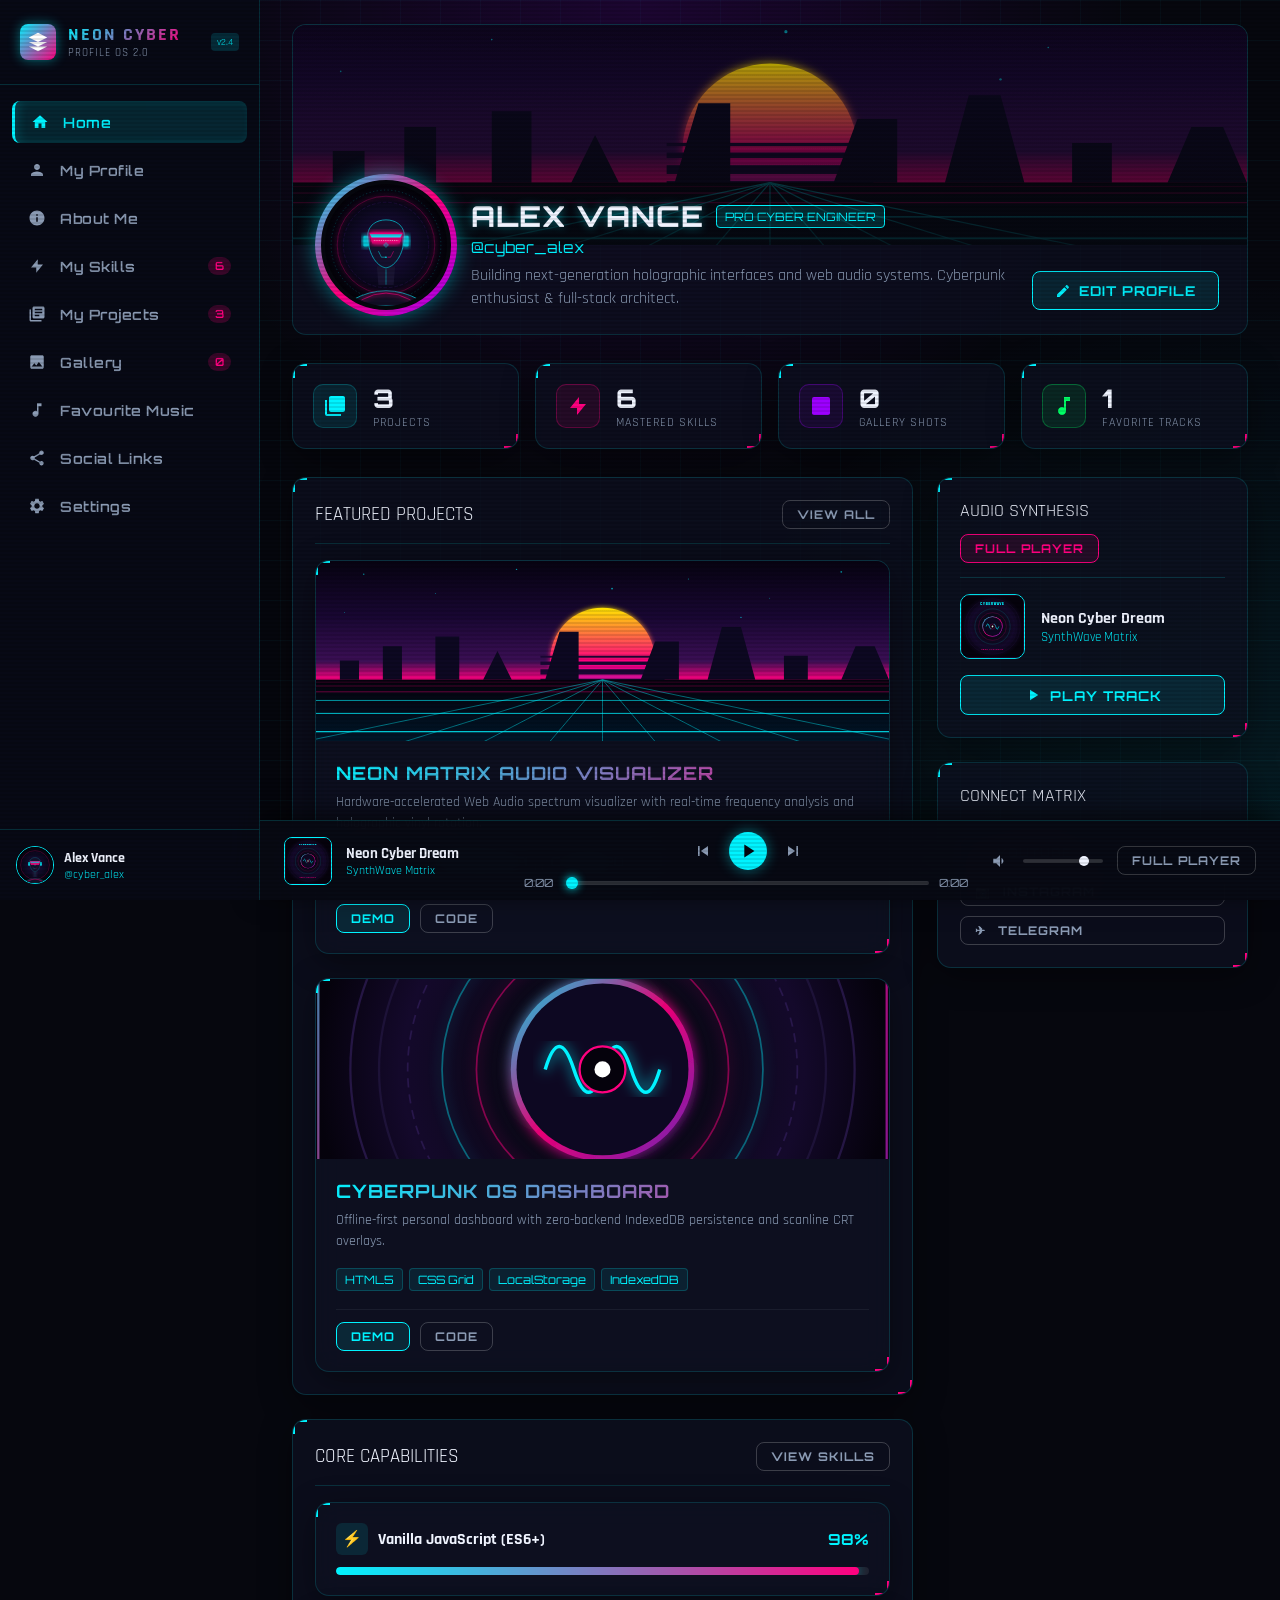
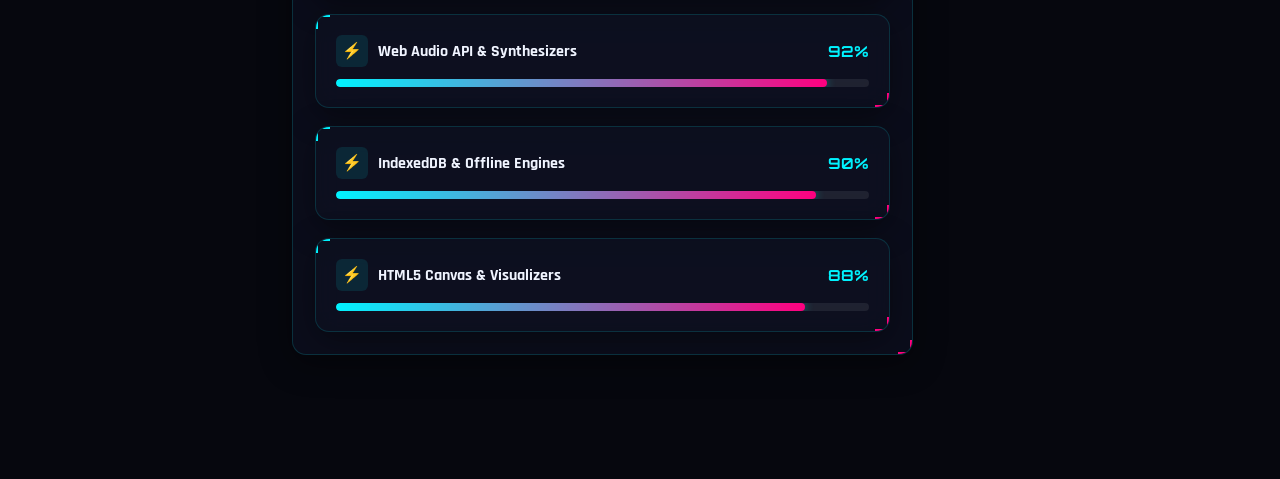
==== index.html @ 937cdf8c "Initial commit: Neon Cyber Personal Profile Website" ====
<!DOCTYPE html>
<html lang="en">
<head>
  <meta charset="UTF-8">
  <meta name="viewport" content="width=device-width, initial-scale=1.0">
  <title>Neon Cyber Personal Profile // Cyberpunk Dashboard</title>
  <link rel="preconnect" href="https://fonts.googleapis.com">
  <link rel="preconnect" href="https://fonts.gstatic.com" crossorigin>
  <link href="https://fonts.googleapis.com/css2?family=Orbitron:wght@600;700;800;900&family=Rajdhani:wght@500;600;700&display=swap" rel="stylesheet">
  <link rel="stylesheet" href="style.css">
</head>
<body>
  <div class="scanlines" id="scanlines-layer"></div>

  <!-- Toast Notifications Container -->
  <div class="cyber-toast-container" id="toast-container"></div>

  <!-- Mobile Top Bar Header -->
  <header class="mobile-top-bar">
    <div style="display:flex; align-items:center; gap:10px;">
      <div class="brand-icon">
        <svg viewBox="0 0 24 24"><path d="M12 2L2 7l10 5 10-5-10-5zM2 17l10 5 10-5M2 12l10 5 10-5"/></svg>
      </div>
      <span class="cyber-font text-gradient" style="font-size:1.1rem; font-weight:800;">CYBER//PROFILE</span>
    </div>
    <button class="menu-toggle-btn" id="mobile-menu-btn" aria-label="Toggle navigation">
      <svg width="24" height="24" viewBox="0 0 24 24" fill="currentColor">
        <path d="M3 18h18v-2H3v2zm0-5h18v-2H3v2zm0-7v2h18V6H3z"/>
      </svg>
    </button>
  </header>

  <div class="app-container">
    
    <!-- Cyberpunk Sidebar Navigation -->
    <aside class="cyber-sidebar" id="app-sidebar">
      <div class="sidebar-header">
        <div class="brand-icon">
          <svg viewBox="0 0 24 24"><path d="M12 2L2 7l10 5 10-5-10-5zM2 17l10 5 10-5M2 12l10 5 10-5"/></svg>
        </div>
        <div>
          <div class="brand-title text-gradient">NEON CYBER</div>
          <div style="font-size:0.7rem; color:var(--text-muted); letter-spacing:1px;">PROFILE OS 2.0</div>
        </div>
        <span class="brand-version">v2.4</span>
      </div>

      <nav class="sidebar-nav">
        <a class="nav-item active" data-section="home">
          <svg viewBox="0 0 24 24" fill="currentColor"><path d="M10 20v-6h4v6h5v-8h3L12 3 2 12h3v8z"/></svg>
          Home
        </a>
        <a class="nav-item" data-section="profile">
          <svg viewBox="0 0 24 24" fill="currentColor"><path d="M12 12c2.21 0 4-1.79 4-4s-1.79-4-4-4-4 1.79-4 4 1.79 4 4 4zm0 2c-2.67 0-8 1.34-8 4v2h16v-2c0-2.66-5.33-4-8-4z"/></svg>
          My Profile
        </a>
        <a class="nav-item" data-section="about">
          <svg viewBox="0 0 24 24" fill="currentColor"><path d="M12 2C6.48 2 2 6.48 2 12s4.48 10 10 10 10-4.48 10-10S17.52 2 12 2zm1 15h-2v-6h2v6zm0-8h-2V7h2v2z"/></svg>
          About Me
        </a>
        <a class="nav-item" data-section="skills">
          <svg viewBox="0 0 24 24" fill="currentColor"><path d="M13 10V3L4 14h7v7l9-11h-7z"/></svg>
          My Skills
          <span class="nav-badge" id="nav-skills-badge">6</span>
        </a>
        <a class="nav-item" data-section="projects">
          <svg viewBox="0 0 24 24" fill="currentColor"><path d="M4 6H2v14c0 1.1.9 2 2 2h14v-2H4V6zm16-4H8c-1.1 0-2 .9-2 2v12c0 1.1.9 2 2 2h12c1.1 0 2-.9 2-2V4c0-1.1-.9-2-2-2zm-1 9H9V9h10v2zm-4 4H9v-2h6v2zm4-8H9V5h10v2z"/></svg>
          My Projects
          <span class="nav-badge" id="nav-projects-badge">3</span>
        </a>
        <a class="nav-item" data-section="gallery">
          <svg viewBox="0 0 24 24" fill="currentColor"><path d="M21 19V5c0-1.1-.9-2-2-2H5c-1.1 0-2 .9-2 2v14c0 1.1.9 2 2 2h14c1.1 0 2-.9 2-2zM8.5 13.5l2.5 3.01L14.5 12l4.5 6H5l3.5-4.5z"/></svg>
          Gallery
          <span class="nav-badge" id="nav-gallery-badge">4</span>
        </a>
        <a class="nav-item" data-section="music">
          <svg viewBox="0 0 24 24" fill="currentColor"><path d="M12 3v10.55c-.59-.34-1.27-.55-2-.55-2.21 0-4 1.79-4 4s1.79 4 4 4 4-1.79 4-4V7h4V3h-6z"/></svg>
          Favourite Music
        </a>
        <a class="nav-item" data-section="socials">
          <svg viewBox="0 0 24 24" fill="currentColor"><path d="M18 16.08c-.76 0-1.44.3-1.96.77L8.91 12.7c.05-.23.09-.46.09-.7s-.04-.47-.09-.7l7.05-4.11c.54.5 1.25.81 2.04.81 1.66 0 3-1.34 3-3s-1.34-3-3-3-3 1.34-3 3c0 .24.04.47.09.7L8.04 9.81C7.5 9.31 6.79 9 6 9c-1.66 0-3 1.34-3 3s1.34 3 3 3c.79 0 1.5-.31 2.04-.81l7.12 4.16c-.05.21-.08.43-.08.65 0 1.61 1.31 2.92 2.92 2.92 1.61 0 2.92-1.31 2.92-2.92s-1.31-2.92-2.92-2.92z"/></svg>
          Social Links
        </a>
        <a class="nav-item" data-section="settings">
          <svg viewBox="0 0 24 24" fill="currentColor"><path d="M19.14 12.94c.04-.3.06-.61.06-.94 0-.32-.02-.64-.07-.94l2.03-1.58c.18-.14.23-.41.12-.61l-1.92-3.32c-.12-.22-.37-.29-.59-.22l-2.39.96c-.5-.38-1.03-.7-1.62-.94l-.36-2.54c-.04-.24-.24-.41-.48-.41h-3.84c-.24 0-.43.17-.47.41l-.36 2.54c-.59.24-1.13.57-1.62.94l-2.39-.96c-.22-.08-.47 0-.59.22L2.74 8.87c-.12.21-.08.47.12.61l2.03 1.58c-.05.3-.09.63-.09.94s.02.64.07.94l-2.03 1.58c-.18.14-.23.41-.12.61l1.92 3.32c.12.22.37.29.59.22l2.39-.96c.5.38 1.03.7 1.62.94l.36 2.54c.05.24.24.41.48.41h3.84c.24 0 .44-.17.47-.41l.36-2.54c.59-.24 1.13-.56 1.62-.94l2.39.96c.22.08.47 0 .59-.22l1.92-3.32c.12-.22.07-.47-.12-.61l-2.01-1.58zM12 15.6c-1.98 0-3.6-1.62-3.6-3.6s1.62-3.6 3.6-3.6 3.6 1.62 3.6 3.6-1.62 3.6-3.6 3.6z"/></svg>
          Settings
        </a>
      </nav>

      <div class="sidebar-footer">
        <div class="user-quick-profile">
          <img src="assets/images/default-avatar.svg" alt="Avatar" class="quick-avatar" id="sidebar-avatar">
          <div class="quick-info">
            <span class="quick-name" id="sidebar-name">Alex Vance</span>
            <span class="quick-handle" id="sidebar-handle">@cyber_alex</span>
          </div>
        </div>
      </div>
    </aside>

    <!-- Main Content Wrapper -->
    <main class="main-wrapper">

      <!-- ================= 1. HOME SECTION ================= -->
      <section class="cyber-section active" id="section-home">
        
        <!-- Banner & Hero Profile Card -->
        <div class="profile-banner-card">
          <div class="banner-cover-wrap">
            <img src="assets/images/default-cover.svg" alt="Cover" class="banner-cover-img" id="hero-cover">
            <div class="banner-overlay"></div>
          </div>
          <div class="profile-main-meta">
            <div class="avatar-ring-container">
              <div class="avatar-ring"></div>
              <img src="assets/images/default-avatar.svg" alt="Avatar" class="profile-avatar-img" id="hero-avatar">
            </div>
            <div class="profile-identity">
              <div class="profile-name-row">
                <h1 class="profile-name glow-text" id="hero-name">Alex Vance</h1>
                <span class="profile-badge">PRO CYBER ENGINEER</span>
              </div>
              <div class="profile-handle" id="hero-handle">@cyber_alex</div>
              <p class="profile-tagline" id="hero-bio">
                Building next-generation holographic interfaces and web audio systems. Cyberpunk enthusiast & full-stack architect.
              </p>
            </div>
            <div class="profile-actions">
              <button class="cyber-btn" id="home-edit-btn">
                <svg width="16" height="16" viewBox="0 0 24 24" fill="currentColor">
                  <path d="M3 17.25V21h3.75L17.81 9.94l-3.75-3.75L3 17.25zM20.71 7.04c.39-.39.39-1.02 0-1.41l-2.34-2.34c-.39-.39-1.02-.39-1.41 0l-1.83 1.83 3.75 3.75 1.83-1.83z"/>
                </svg>
                EDIT PROFILE
              </button>
            </div>
          </div>
        </div>

        <!-- Statistics Row -->
        <div class="stats-grid">
          <div class="cyber-card stat-card">
            <div class="stat-icon">
              <svg width="24" height="24" viewBox="0 0 24 24" fill="currentColor"><path d="M4 6H2v14c0 1.1.9 2 2 2h14v-2H4V6zm16-4H8c-1.1 0-2 .9-2 2v12c0 1.1.9 2 2 2h12c1.1 0 2-.9 2-2V4c0-1.1-.9-2-2-2z"/></svg>
            </div>
            <div class="stat-info">
              <span class="stat-val" id="stat-projects-count">3</span>
              <span class="stat-lbl">Projects</span>
            </div>
          </div>

          <div class="cyber-card stat-card">
            <div class="stat-icon" style="color:var(--neon-pink); border-color:rgba(255,0,127,0.3); background:rgba(255,0,127,0.1);">
              <svg width="24" height="24" viewBox="0 0 24 24" fill="currentColor"><path d="M13 10V3L4 14h7v7l9-11h-7z"/></svg>
            </div>
            <div class="stat-info">
              <span class="stat-val" id="stat-skills-count">6</span>
              <span class="stat-lbl">Mastered Skills</span>
            </div>
          </div>

          <div class="cyber-card stat-card">
            <div class="stat-icon" style="color:var(--neon-purple); border-color:rgba(157,0,255,0.3); background:rgba(157,0,255,0.1);">
              <svg width="24" height="24" viewBox="0 0 24 24" fill="currentColor"><path d="M21 19V5c0-1.1-.9-2-2-2H5c-1.1 0-2 .9-2 2v14c0 1.1.9 2 2 2h14c1.1 0 2-.9 2-2z"/></svg>
            </div>
            <div class="stat-info">
              <span class="stat-val" id="stat-gallery-count">4</span>
              <span class="stat-lbl">Gallery Shots</span>
            </div>
          </div>

          <div class="cyber-card stat-card">
            <div class="stat-icon" style="color:var(--neon-green); border-color:rgba(0,255,102,0.3); background:rgba(0,255,102,0.1);">
              <svg width="24" height="24" viewBox="0 0 24 24" fill="currentColor"><path d="M12 3v10.55c-.59-.34-1.27-.55-2-.55-2.21 0-4 1.79-4 4s1.79 4 4 4 4-1.79 4-4V7h4V3h-6z"/></svg>
            </div>
            <div class="stat-info">
              <span class="stat-val" id="stat-music-count">1</span>
              <span class="stat-lbl">Favorite Tracks</span>
            </div>
          </div>
        </div>

        <!-- Dashboard Two-Column Grid -->
        <div class="dashboard-grid">
          <!-- Left Column: Featured Projects & Skills Preview -->
          <div style="display:flex; flex-direction:column; gap:24px;">
            
            <div class="cyber-card" style="padding:22px;">
              <div class="section-header" style="margin-bottom:16px;">
                <div class="section-title" style="font-size:1.2rem;">
                  <span>FEATURED PROJECTS</span>
                </div>
                <button class="cyber-btn btn-sm btn-ghost" data-navigate="projects">VIEW ALL</button>
              </div>
              <div class="projects-grid" id="home-featured-projects">
                <!-- Dynamically populated -->
              </div>
            </div>

            <div class="cyber-card" style="padding:22px;">
              <div class="section-header" style="margin-bottom:16px;">
                <div class="section-title" style="font-size:1.2rem;">
                  <span>CORE CAPABILITIES</span>
                </div>
                <button class="cyber-btn btn-sm btn-ghost" data-navigate="skills">VIEW SKILLS</button>
              </div>
              <div class="skills-grid" id="home-skills-preview">
                <!-- Dynamically populated -->
              </div>
            </div>

          </div>

          <!-- Right Column: Music Mini Player & Quick Socials -->
          <div style="display:flex; flex-direction:column; gap:24px;">
            
            <!-- Music Quick Widget -->
            <div class="cyber-card" style="padding:22px;">
              <div class="section-header" style="margin-bottom:16px;">
                <div class="section-title" style="font-size:1.1rem;">
                  <span>AUDIO SYNTHESIS</span>
                </div>
                <a href="music.html" class="cyber-btn btn-sm btn-pink">FULL PLAYER</a>
              </div>
              <div style="display:flex; align-items:center; gap:16px; margin-bottom:16px;">
                <img src="assets/images/default-album.svg" alt="Album" id="home-music-cover" style="width:65px; height:65px; border-radius:10px; border:1px solid var(--accent-primary); object-fit:cover;">
                <div style="overflow:hidden;">
                  <div style="font-weight:700; font-size:1rem; white-space:nowrap; text-overflow:ellipsis; overflow:hidden;" id="home-music-title">Neon Cyber Dream</div>
                  <div style="font-size:0.8rem; color:var(--accent-primary);" id="home-music-artist">SynthWave Matrix</div>
                </div>
              </div>
              <button class="cyber-btn" id="home-play-toggle-btn" style="width:100%;">
                <svg width="18" height="18" viewBox="0 0 24 24" fill="currentColor"><path d="M8 5v14l11-7z"/></svg>
                PLAY TRACK
              </button>
            </div>

            <!-- Social Links Quick Grid -->
            <div class="cyber-card" style="padding:22px;">
              <div class="section-header" style="margin-bottom:16px;">
                <div class="section-title" style="font-size:1.1rem;">
                  <span>CONNECT MATRIX</span>
                </div>
              </div>
              <div style="display:flex; flex-direction:column; gap:10px;" id="home-socials-list">
                <!-- Dynamically populated -->
              </div>
            </div>

          </div>
        </div>

      </section>

      <!-- ================= 2. MY PROFILE SECTION ================= -->
      <section class="cyber-section" id="section-profile">
        <div class="section-header">
          <div>
            <h2 class="section-title text-gradient">IDENTITY MATRIX</h2>
            <div class="section-subtitle">Manage personal identifiers, cyber credentials, and biography</div>
          </div>
          <button class="cyber-btn" id="btn-open-edit-profile">
            <svg width="16" height="16" viewBox="0 0 24 24" fill="currentColor"><path d="M3 17.25V21h3.75L17.81 9.94l-3.75-3.75L3 17.25z"/></svg>
            EDIT CREDENTIALS
          </button>
        </div>

        <div class="cyber-card" style="padding:28px; margin-bottom:24px;">
          <div style="display:grid; grid-template-columns: repeat(auto-fit, minmax(260px, 1fr)); gap:24px;">
            <div>
              <span class="setting-desc">FULL NAME</span>
              <div style="font-size:1.3rem; font-weight:700; margin-top:4px;" id="profile-view-name">Alex Vance</div>
            </div>
            <div>
              <span class="setting-desc">HANDLE / USERNAME</span>
              <div style="font-size:1.3rem; font-weight:700; color:var(--accent-primary); margin-top:4px;" id="profile-view-handle">@cyber_alex</div>
            </div>
            <div>
              <span class="setting-desc">PROFESSION</span>
              <div style="font-size:1.1rem; font-weight:600; margin-top:4px;" id="profile-view-profession">Cyber Systems Architect</div>
            </div>
            <div>
              <span class="setting-desc">LOCATION</span>
              <div style="font-size:1.1rem; font-weight:600; margin-top:4px;" id="profile-view-location">Neo Tokyo / Sector 7</div>
            </div>
          </div>
          <div style="margin-top:24px; padding-top:18px; border-top:1px solid rgba(255,255,255,0.06);">
            <span class="setting-desc">BIOGRAPHY</span>
            <p style="margin-top:8px; line-height:1.6; font-size:1.05rem;" id="profile-view-bio">
              Architecting resilient cyber platforms, Web Audio synthesizers, and neon visualizers. Specializing in high-performance frontend interfaces with zero-external-dependency footprints.
            </p>
          </div>
        </div>
      </section>

      <!-- ================= 3. ABOUT ME SECTION ================= -->
      <section class="cyber-section" id="section-about">
        <div class="section-header">
          <div>
            <h2 class="section-title text-gradient">ABOUT THE OPERATOR</h2>
            <div class="section-subtitle">Chronicles, tech philosophy, and mission parameters</div>
          </div>
        </div>

        <div style="display:grid; grid-template-columns: 2fr 1fr; gap:24px;">
          <div class="cyber-card" style="padding:28px;">
            <h3 class="cyber-font" style="margin-bottom:14px; color:var(--accent-primary);">THE BACKSTORY</h3>
            <p style="color:var(--text-muted); line-height:1.8; margin-bottom:16px;">
              Born in the silicon-lit backstreets of the web development renaissance, I explore the intersections of modern browser standards, vanilla JavaScript optimization, and futuristic neon aesthetics. 
            </p>
            <p style="color:var(--text-muted); line-height:1.8; margin-bottom:24px;">
              My philosophy: true speed and resilience come from mastering foundational web APIs—HTML5 Audio, Canvas, IndexedDB, and CSS hardware-accelerated transforms—without the bloat of multi-megabyte frameworks.
            </p>

            <h3 class="cyber-font" style="margin-bottom:14px; color:var(--neon-pink);">TIMELINE & MILESTONES</h3>
            <div style="display:flex; flex-direction:column; gap:16px; border-left:2px solid var(--accent-primary); padding-left:18px;">
              <div>
                <div class="cyber-font" style="color:var(--accent-primary); font-size:0.85rem;">2026 - PRESENT</div>
                <div style="font-weight:700;">Principal Cyber Systems Architect</div>
                <div style="font-size:0.85rem; color:var(--text-muted);">Designing offline-first client dashboards and real-time audio visualization engines.</div>
              </div>
              <div>
                <div class="cyber-font" style="color:var(--neon-pink); font-size:0.85rem;">2024 - 2026</div>
                <div style="font-weight:700;">Senior Frontend Engineer</div>
                <div style="font-size:0.85rem; color:var(--text-muted);">Constructed low-latency Web Audio suites and interactive data hubs.</div>
              </div>
              <div>
                <div class="cyber-font" style="color:var(--neon-purple); font-size:0.85rem;">2022 - 2024</div>
                <div style="font-weight:700;">UI/UX Cyberpunk Specialist</div>
                <div style="font-size:0.85rem; color:var(--text-muted);">Pioneered glowing glassmorphism design systems for high-tech dashboards.</div>
              </div>
            </div>
          </div>

          <div style="display:flex; flex-direction:column; gap:20px;">
            <div class="cyber-card" style="padding:22px;">
              <h4 class="cyber-font" style="margin-bottom:12px; color:var(--accent-primary);">OPERATIONAL DIRECTIVES</h4>
              <ul style="list-style:none; display:flex; flex-direction:column; gap:10px; font-size:0.9rem; color:var(--text-muted);">
                <li>⚡ 100% Zero Frameworks Overhead</li>
                <li>🔒 Privacy-First Local Persistence</li>
                <li>🎵 High-Fidelity Audio Synthesis</li>
                <li>🚀 Responsive Across All Form Factors</li>
              </ul>
            </div>

            <div class="cyber-card" style="padding:22px;">
              <h4 class="cyber-font" style="margin-bottom:12px; color:var(--neon-pink);">INTERESTS</h4>
              <div style="display:flex; flex-wrap:wrap; gap:8px;">
                <span class="project-tag">SYNTHWAVE</span>
                <span class="project-tag">CYBERNETICS</span>
                <span class="project-tag">WEB AUDIO API</span>
                <span class="project-tag">GLASSDESIGN</span>
                <span class="project-tag">NEURAL NETS</span>
              </div>
            </div>
          </div>
        </div>
      </section>

      <!-- ================= 4. MY SKILLS SECTION ================= -->
      <section class="cyber-section" id="section-skills">
        <div class="section-header">
          <div>
            <h2 class="section-title text-gradient">SKILL MATRIX</h2>
            <div class="section-subtitle">Proficiency telemetry and tech competence</div>
          </div>
          <button class="cyber-btn" id="btn-add-skill">
            <svg width="16" height="16" viewBox="0 0 24 24" fill="currentColor"><path d="M19 13h-6v6h-2v-6H5v-2h6V5h2v6h6v2z"/></svg>
            ADD NEW SKILL
          </button>
        </div>

        <div class="skills-grid" id="full-skills-grid">
          <!-- Dynamically populated -->
        </div>
      </section>

      <!-- ================= 5. MY PROJECTS SECTION ================= -->
      <section class="cyber-section" id="section-projects">
        <div class="section-header">
          <div>
            <h2 class="section-title text-gradient">PROJECT ARCHIVE</h2>
            <div class="section-subtitle">Deployments, open-source repositories, and digital prototypes</div>
          </div>
          <button class="cyber-btn" id="btn-add-project">
            <svg width="16" height="16" viewBox="0 0 24 24" fill="currentColor"><path d="M19 13h-6v6h-2v-6H5v-2h6V5h2v6h6v2z"/></svg>
            ADD NEW PROJECT
          </button>
        </div>

        <div class="projects-grid" id="full-projects-grid">
          <!-- Dynamically populated -->
        </div>
      </section>

      <!-- ================= 6. GALLERY SECTION ================= -->
      <section class="cyber-section" id="section-gallery">
        <div class="section-header">
          <div>
            <h2 class="section-title text-gradient">CYBER GALLERY</h2>
            <div class="section-subtitle">Holographic captures saved securely to local IndexedDB</div>
          </div>
          <button class="cyber-btn" id="btn-upload-photo">
            <svg width="16" height="16" viewBox="0 0 24 24" fill="currentColor"><path d="M9 16h6v-6h4l-7-7-7 7h4zm-4 2h14v2H5z"/></svg>
            UPLOAD PHOTO
          </button>
        </div>

        <div class="gallery-grid" id="full-gallery-grid">
          <!-- Dynamically populated from IndexedDB -->
        </div>
      </section>

      <!-- ================= 7. MUSIC SECTION ================= -->
      <section class="cyber-section" id="section-music">
        <div class="section-header">
          <div>
            <h2 class="section-title text-gradient">FAVOURITE MUSIC</h2>
            <div class="section-subtitle">High-energy cyberpunk soundscapes and personal audio archive</div>
          </div>
          <a href="music.html" class="cyber-btn btn-pink">
            <svg width="18" height="18" viewBox="0 0 24 24" fill="currentColor"><path d="M12 3v10.55c-.59-.34-1.27-.55-2-.55-2.21 0-4 1.79-4 4s1.79 4 4 4 4-1.79 4-4V7h4V3h-6z"/></svg>
            LAUNCH FULL MUSIC PLAYER
          </a>
        </div>

        <div class="cyber-card" style="padding:28px;">
          <div style="display:flex; align-items:center; justify-content:space-between; margin-bottom:20px; flex-wrap:wrap; gap:12px;">
            <div>
              <h3 class="cyber-font text-gradient">AUDIO REPOSITORY</h3>
              <p class="setting-desc">Listen in mini player or expand to the dedicated fullscreen visualizer page</p>
            </div>
            <button class="cyber-btn btn-sm" id="section-music-add-btn">UPLOAD NEW MP3</button>
          </div>

          <div class="playlist-items-container" id="section-music-playlist" style="max-height:400px; overflow-y:auto;">
            <!-- Dynamically populated -->
          </div>
        </div>
      </section>

      <!-- ================= 8. SOCIAL LINKS SECTION ================= -->
      <section class="cyber-section" id="section-socials">
        <div class="section-header">
          <div>
            <h2 class="section-title text-gradient">SOCIAL NETWORK NODES</h2>
            <div class="section-subtitle">Manage communication vectors and public endpoints</div>
          </div>
          <button class="cyber-btn" id="btn-edit-socials">
            <svg width="16" height="16" viewBox="0 0 24 24" fill="currentColor"><path d="M3 17.25V21h3.75L17.81 9.94l-3.75-3.75L3 17.25z"/></svg>
            CONFIGURE LINKS
          </button>
        </div>

        <div class="socials-grid" id="full-socials-grid">
          <!-- Dynamically populated -->
        </div>
      </section>

      <!-- ================= 9. SETTINGS SECTION ================= -->
      <section class="cyber-section" id="section-settings">
        <div class="section-header">
          <div>
            <h2 class="section-title text-gradient">SYSTEM CONFIGURATION</h2>
            <div class="section-subtitle">Personalize visuals, animations, audio parameters, and local data backups</div>
          </div>
        </div>

        <div class="settings-container">
          
          <!-- Theme Customization -->
          <div class="cyber-card settings-card">
            <h3 class="cyber-font" style="margin-bottom:16px; color:var(--accent-primary);">NEON ACCENT PALETTE</h3>
            <div class="setting-row">
              <div class="setting-info">
                <span class="setting-title">Primary Color Mode</span>
                <span class="setting-desc">Select your preferred glowing cyberpunk frequency</span>
              </div>
              <div class="palette-picker" id="palette-picker">
                <button class="palette-btn active" style="background:#00f3ff;" data-theme="cyan" title="Electric Cyan"></button>
                <button class="palette-btn" style="background:#ff007f;" data-theme="pink" title="Neon Magenta"></button>
                <button class="palette-btn" style="background:#9d00ff;" data-theme="purple" title="Hyper Violet"></button>
                <button class="palette-btn" style="background:#00ff66;" data-theme="green" title="Toxic Matrix"></button>
                <button class="palette-btn" style="background:#ffe600;" data-theme="yellow" title="Solar Flare"></button>
              </div>
            </div>
          </div>

          <!-- Visual & Audio Preferences -->
          <div class="cyber-card settings-card">
            <h3 class="cyber-font" style="margin-bottom:16px; color:var(--accent-primary);">PREFERENCES</h3>
            <div class="setting-row">
              <div class="setting-info">
                <span class="setting-title">Scanline Visual FX</span>
                <span class="setting-desc">CRT retro monitor scanline overlay</span>
              </div>
              <label class="switch">
                <input type="checkbox" id="setting-scanlines" checked>
                <span class="slider"></span>
              </label>
            </div>
            <div class="setting-row">
              <div class="setting-info">
                <span class="setting-title">UI Ambient Animations</span>
                <span class="setting-desc">Glowing neon borders and rotating profile rings</span>
              </div>
              <label class="switch">
                <input type="checkbox" id="setting-animations" checked>
                <span class="slider"></span>
              </label>
            </div>
          </div>

          <!-- Data Management -->
          <div class="cyber-card settings-card">
            <h3 class="cyber-font" style="margin-bottom:16px; color:var(--accent-primary);">DATA PERSISTENCE & BACKUPS</h3>
            <div class="setting-row">
              <div class="setting-info">
                <span class="setting-title">Export Profile Configuration</span>
                <span class="setting-desc">Download all profile data, skills, and projects as a JSON file</span>
              </div>
              <button class="cyber-btn btn-sm" id="btn-export-data">EXPORT JSON</button>
            </div>
            <div class="setting-row">
              <div class="setting-info">
                <span class="setting-title">Import Profile Data</span>
                <span class="setting-desc">Restore settings and content from an existing JSON backup</span>
              </div>
              <label class="cyber-btn btn-sm btn-ghost" style="cursor:pointer;">
                IMPORT JSON
                <input type="file" id="import-json-file" accept=".json" style="display:none;">
              </label>
            </div>
            <div class="setting-row" style="border-top:1px solid rgba(255,0,85,0.3); margin-top:12px; padding-top:18px;">
              <div class="setting-info">
                <span class="setting-title" style="color:var(--neon-pink);">Danger Zone // Factory Reset</span>
                <span class="setting-desc">Clear all LocalStorage & IndexedDB items and restore initial defaults</span>
              </div>
              <button class="cyber-btn btn-sm btn-pink" id="btn-reset-data">RESET ALL DATA</button>
            </div>
          </div>

        </div>
      </section>

    </main>
  </div>

  <!-- ================= UNIVERSAL BOTTOM MINI MUSIC PLAYER ================= -->
  <footer class="mini-player-bar" id="mini-player">
    <div class="mini-track-info">
      <img src="assets/images/default-album.svg" alt="Album Art" class="mini-album-art" id="mini-cover">
      <div class="mini-track-details">
        <span class="mini-track-title" id="mini-title">Neon Cyber Dream</span>
        <span class="mini-track-artist" id="mini-artist">SynthWave Matrix</span>
      </div>
    </div>

    <div class="mini-player-controls">
      <div class="mini-buttons-row">
        <button class="player-btn" id="mini-prev-btn" title="Previous Track">
          <svg width="20" height="20" viewBox="0 0 24 24" fill="currentColor"><path d="M6 6h2v12H6zm3.5 6l8.5 6V6z"/></svg>
        </button>
        <button class="player-btn play-circle" id="mini-play-btn" title="Play/Pause">
          <svg id="mini-play-icon" width="22" height="22" viewBox="0 0 24 24" fill="currentColor">
            <path d="M8 5v14l11-7z"/>
          </svg>
        </button>
        <button class="player-btn" id="mini-next-btn" title="Next Track">
          <svg width="20" height="20" viewBox="0 0 24 24" fill="currentColor"><path d="M6 18l8.5-6L6 6v12zM16 6v12h2V6h-2z"/></svg>
        </button>
      </div>

      <div class="mini-scrub-row">
        <span class="time-label" id="mini-curr-time">0:00</span>
        <input type="range" class="scrub-slider" id="mini-scrub" min="0" max="100" value="0">
        <span class="time-label" id="mini-total-time">0:00</span>
      </div>
    </div>

    <div class="mini-extra-controls">
      <svg width="18" height="18" viewBox="0 0 24 24" fill="var(--text-muted)">
        <path d="M3 9v6h4l5 5V4L7 9H3zm13.5 3c0-1.77-1.02-3.29-2.5-4.03v8.05c1.48-.73 2.5-2.25 2.5-4.02z"/>
      </svg>
      <input type="range" class="volume-slider" id="mini-volume" min="0" max="1" step="0.01" value="0.8">
      <a href="music.html" class="cyber-btn btn-sm btn-ghost" title="Launch Dedicated Fullscreen Player">
        FULL PLAYER
      </a>
    </div>
  </footer>

  <!-- ================= MODALS ================= -->

  <!-- 1. Edit Profile Modal -->
  <div class="cyber-modal-overlay" id="modal-edit-profile">
    <div class="cyber-card cyber-modal">
      <div class="modal-header">
        <h3 class="cyber-font text-gradient">EDIT CYBER CREDENTIALS</h3>
        <button class="modal-close-btn" data-close="modal-edit-profile">&times;</button>
      </div>
      <form id="form-edit-profile">
        <div class="form-group">
          <label class="form-label">FULL NAME *</label>
          <input type="text" id="input-prof-name" class="form-input" required>
        </div>
        <div class="form-group">
          <label class="form-label">USERNAME / HANDLE *</label>
          <input type="text" id="input-prof-handle" class="form-input" required>
        </div>
        <div class="form-group">
          <label class="form-label">PROFESSION</label>
          <input type="text" id="input-prof-profession" class="form-input">
        </div>
        <div class="form-group">
          <label class="form-label">LOCATION</label>
          <input type="text" id="input-prof-location" class="form-input">
        </div>
        <div class="form-group">
          <label class="form-label">SHORT BIOGRAPHY</label>
          <textarea id="input-prof-bio" class="form-textarea"></textarea>
        </div>
        <div class="form-group">
          <label class="form-label">CHANGE AVATAR IMAGE</label>
          <input type="file" id="input-prof-avatar-file" accept="image/*" class="form-input">
        </div>
        <div class="form-group">
          <label class="form-label">CHANGE BANNER COVER IMAGE</label>
          <input type="file" id="input-prof-cover-file" accept="image/*" class="form-input">
        </div>
        <div class="form-actions">
          <button type="button" class="cyber-btn btn-ghost" data-close="modal-edit-profile">CANCEL</button>
          <button type="submit" class="cyber-btn">SAVE CREDENTIALS</button>
        </div>
      </form>
    </div>
  </div>

  <!-- 2. Add / Edit Skill Modal -->
  <div class="cyber-modal-overlay" id="modal-skill">
    <div class="cyber-card cyber-modal">
      <div class="modal-header">
        <h3 class="cyber-font text-gradient" id="modal-skill-title">ADD CAPABILITY</h3>
        <button class="modal-close-btn" data-close="modal-skill">&times;</button>
      </div>
      <form id="form-skill">
        <input type="hidden" id="input-skill-id">
        <div class="form-group">
          <label class="form-label">SKILL NAME *</label>
          <input type="text" id="input-skill-name" class="form-input" placeholder="e.g. Web Audio API" required>
        </div>
        <div class="form-group">
          <label class="form-label">MASTERY PERCENTAGE (0 - 100) *</label>
          <input type="number" id="input-skill-pct" class="form-input" min="1" max="100" value="85" required>
        </div>
        <div class="form-group">
          <label class="form-label">CATEGORY</label>
          <select id="input-skill-cat" class="form-select">
            <option value="Frontend">Frontend Interface</option>
            <option value="Backend">Core Architecture</option>
            <option value="Cyber">Security & Audio</option>
            <option value="Tools">Tools & Dev</option>
          </select>
        </div>
        <div class="form-actions">
          <button type="button" class="cyber-btn btn-ghost" data-close="modal-skill">CANCEL</button>
          <button type="submit" class="cyber-btn">COMMIT SKILL</button>
        </div>
      </form>
    </div>
  </div>

  <!-- 3. Add / Edit Project Modal -->
  <div class="cyber-modal-overlay" id="modal-project">
    <div class="cyber-card cyber-modal">
      <div class="modal-header">
        <h3 class="cyber-font text-gradient" id="modal-project-title">ADD CYBER PROJECT</h3>
        <button class="modal-close-btn" data-close="modal-project">&times;</button>
      </div>
      <form id="form-project">
        <input type="hidden" id="input-proj-id">
        <div class="form-group">
          <label class="form-label">PROJECT TITLE *</label>
          <input type="text" id="input-proj-title" class="form-input" placeholder="e.g. Neural Spectrum HUD" required>
        </div>
        <div class="form-group">
          <label class="form-label">DESCRIPTION *</label>
          <textarea id="input-proj-desc" class="form-textarea" placeholder="Detailed project overview..." required></textarea>
        </div>
        <div class="form-group">
          <label class="form-label">TECHNOLOGIES (Comma separated)</label>
          <input type="text" id="input-proj-tags" class="form-input" placeholder="e.g. Vanilla JS, Web Audio, CSS3">
        </div>
        <div class="form-group">
          <label class="form-label">LIVE DEMO URL</label>
          <input type="text" id="input-proj-demo" class="form-input" placeholder="https://...">
        </div>
        <div class="form-group">
          <label class="form-label">GITHUB REPO URL</label>
          <input type="text" id="input-proj-github" class="form-input" placeholder="https://github.com/...">
        </div>
        <div class="form-group">
          <label class="form-label">PROJECT SCREENSHOT / COVER</label>
          <input type="file" id="input-proj-img-file" accept="image/*" class="form-input">
        </div>
        <div class="form-actions">
          <button type="button" class="cyber-btn btn-ghost" data-close="modal-project">CANCEL</button>
          <button type="submit" class="cyber-btn">DEPLOY PROJECT</button>
        </div>
      </form>
    </div>
  </div>

  <!-- 4. Upload Gallery Photo Modal -->
  <div class="cyber-modal-overlay" id="modal-gallery">
    <div class="cyber-card cyber-modal">
      <div class="modal-header">
        <h3 class="cyber-font text-gradient">UPLOAD TO GALLERY</h3>
        <button class="modal-close-btn" data-close="modal-gallery">&times;</button>
      </div>
      <form id="form-gallery">
        <div class="form-group">
          <label class="form-label">IMAGE FILE (Saved to IndexedDB) *</label>
          <input type="file" id="input-gallery-file" accept="image/*" class="form-input" required>
        </div>
        <div class="form-group">
          <label class="form-label">CAPTION / TITLE</label>
          <input type="text" id="input-gallery-title" class="form-input" placeholder="e.g. Night Neon Alley">
        </div>
        <div class="form-actions">
          <button type="button" class="cyber-btn btn-ghost" data-close="modal-gallery">CANCEL</button>
          <button type="submit" class="cyber-btn">STORE IN DB</button>
        </div>
      </form>
    </div>
  </div>

  <!-- 5. Edit Social Links Modal -->
  <div class="cyber-modal-overlay" id="modal-socials">
    <div class="cyber-card cyber-modal">
      <div class="modal-header">
        <h3 class="cyber-font text-gradient">CONFIGURE SOCIAL NODES</h3>
        <button class="modal-close-btn" data-close="modal-socials">&times;</button>
      </div>
      <form id="form-socials">
        <div class="form-group">
          <label class="form-label">YOUTUBE URL</label>
          <input type="text" id="soc-youtube" class="form-input">
        </div>
        <div class="form-group">
          <label class="form-label">INSTAGRAM URL</label>
          <input type="text" id="soc-instagram" class="form-input">
        </div>
        <div class="form-group">
          <label class="form-label">TELEGRAM URL</label>
          <input type="text" id="soc-telegram" class="form-input">
        </div>
        <div class="form-group">
          <label class="form-label">GITHUB URL</label>
          <input type="text" id="soc-github" class="form-input">
        </div>
        <div class="form-group">
          <label class="form-label">DISCORD URL</label>
          <input type="text" id="soc-discord" class="form-input">
        </div>
        <div class="form-group">
          <label class="form-label">X (TWITTER) URL</label>
          <input type="text" id="soc-x" class="form-input">
        </div>
        <div class="form-actions">
          <button type="button" class="cyber-btn btn-ghost" data-close="modal-socials">CANCEL</button>
          <button type="submit" class="cyber-btn">SAVE NODES</button>
        </div>
      </form>
    </div>
  </div>

  <!-- 6. Gallery Lightbox Modal -->
  <div class="lightbox-modal" id="gallery-lightbox">
    <button class="lightbox-close" id="lightbox-close-btn">&times;</button>
    <div class="lightbox-content">
      <img src="" alt="Lightbox View" class="lightbox-img" id="lightbox-img-element">
      <div class="lightbox-caption" id="lightbox-caption-text"></div>
    </div>
  </div>

  <!-- Storage Engine & Shared Scripts -->
  <script src="db.js"></script>
  <script src="music.js"></script>
  <script src="script.js"></script>
</body>
</html>
---- style.css ----
/* ==========================================================================
   NEON CYBER PERSONAL PROFILE - CORE DESIGN SYSTEM
   Futuristic, Glassmorphism & Cyberpunk Theme
   ========================================================================== */

:root {
  /* Neon Palette Presets */
  --neon-cyan: #00f3ff;
  --neon-pink: #ff007f;
  --neon-purple: #9d00ff;
  --neon-blue: #0066ff;
  --neon-green: #00ff66;
  --neon-yellow: #ffe600;

  /* Active Accent Theme (Changeable via Settings) */
  --accent-primary: var(--neon-cyan);
  --accent-secondary: var(--neon-pink);
  --accent-glow: rgba(0, 243, 255, 0.45);
  --accent-glow-secondary: rgba(255, 0, 127, 0.35);

  /* Cyber Backgrounds */
  --bg-deep: #06070e;
  --bg-surface: #0c0e1a;
  --bg-card: rgba(14, 17, 33, 0.75);
  --bg-card-hover: rgba(20, 25, 48, 0.85);
  --bg-glass: rgba(12, 16, 32, 0.65);
  --bg-input: rgba(8, 10, 20, 0.8);

  /* Borders & Highlights */
  --border-subtle: rgba(0, 243, 255, 0.15);
  --border-bright: var(--accent-primary);
  --border-card: 1px solid rgba(0, 243, 255, 0.2);

  /* Typography */
  --text-main: #f0f4ff;
  --text-muted: #8b9bb4;
  --text-glow: 0 0 10px var(--accent-glow);
  --font-cyber: 'Orbitron', 'Rajdhani', -apple-system, BlinkMacSystemFont, 'Segoe UI', Roboto, sans-serif;
  --font-body: 'Rajdhani', 'Segoe UI', Roboto, sans-serif;

  /* Dimensions */
  --sidebar-width: 260px;
  --mini-player-height: 80px;
  --header-height: 70px;
  --radius-card: 14px;
  --radius-btn: 8px;
  --transition-speed: 0.25s;
}

/* ==========================================================================
   Base & Reset
   ========================================================================== */
* {
  box-sizing: border-box;
  margin: 0;
  padding: 0;
  -webkit-tap-highlight-color: transparent;
}

html, body {
  background-color: var(--bg-deep);
  color: var(--text-main);
  font-family: var(--font-body);
  font-size: 16px;
  min-height: 100vh;
  overflow-x: hidden;
  scroll-behavior: smooth;
}

/* Cyber grid background with radial vignette */
body {
  background-image: 
    radial-gradient(circle at 50% 0%, rgba(157, 0, 255, 0.15), transparent 45%),
    radial-gradient(circle at 100% 100%, rgba(0, 243, 255, 0.1), transparent 40%),
    linear-gradient(rgba(0, 243, 255, 0.03) 1px, transparent 1px),
    linear-gradient(90deg, rgba(0, 243, 255, 0.03) 1px, transparent 1px);
  background-size: 100% 100%, 100% 100%, 40px 40px, 40px 40px;
  background-attachment: fixed;
}

/* Cyber Scanline overlay (toggleable) */
.scanlines {
  position: fixed;
  top: 0; left: 0; width: 100vw; height: 100vh;
  pointer-events: none;
  z-index: 999;
  background: linear-gradient(rgba(18, 16, 16, 0) 50%, rgba(0, 0, 0, 0.25) 50%);
  background-size: 100% 4px;
  opacity: 0.4;
}

/* Scrollbar */
::-webkit-scrollbar {
  width: 8px;
  height: 8px;
}
::-webkit-scrollbar-track {
  background: var(--bg-deep);
}
::-webkit-scrollbar-thumb {
  background: var(--accent-primary);
  border-radius: 4px;
  box-shadow: 0 0 8px var(--accent-glow);
}

/* ==========================================================================
   Typography & Reusable Utilities
   ========================================================================== */
h1, h2, h3, h4, .cyber-font {
  font-family: var(--font-cyber);
  letter-spacing: 1px;
  text-transform: uppercase;
}

.text-gradient {
  background: linear-gradient(135deg, var(--accent-primary), var(--accent-secondary));
  -webkit-background-clip: text;
  -webkit-text-fill-color: transparent;
}

.glow-text {
  text-shadow: 0 0 10px var(--accent-glow);
}

/* Glassmorphism Card Base */
.cyber-card {
  background: var(--bg-card);
  backdrop-filter: blur(14px);
  -webkit-backdrop-filter: blur(14px);
  border: 1px solid var(--border-subtle);
  border-radius: var(--radius-card);
  box-shadow: 0 8px 32px 0 rgba(0, 0, 0, 0.4);
  position: relative;
  overflow: hidden;
  transition: transform var(--transition-speed), border-color var(--transition-speed), box-shadow var(--transition-speed);
}

.cyber-card:hover {
  border-color: rgba(0, 243, 255, 0.4);
  box-shadow: 0 10px 30px rgba(0, 243, 255, 0.15);
}

/* Cyber Corner cut decoration */
.cyber-card::before {
  content: '';
  position: absolute;
  top: 0;
  left: 0;
  width: 12px;
  height: 12px;
  border-top: 2px solid var(--accent-primary);
  border-left: 2px solid var(--accent-primary);
  z-index: 1;
}

.cyber-card::after {
  content: '';
  position: absolute;
  bottom: 0;
  right: 0;
  width: 12px;
  height: 12px;
  border-bottom: 2px solid var(--accent-secondary);
  border-right: 2px solid var(--accent-secondary);
  z-index: 1;
}

/* Cyber Buttons */
.cyber-btn {
  font-family: var(--font-cyber);
  font-size: 0.85rem;
  font-weight: 700;
  padding: 10px 22px;
  border: 1px solid var(--accent-primary);
  background: rgba(0, 243, 255, 0.1);
  color: var(--accent-primary);
  cursor: pointer;
  border-radius: var(--radius-btn);
  display: inline-flex;
  align-items: center;
  justify-content: center;
  gap: 8px;
  text-transform: uppercase;
  letter-spacing: 1px;
  transition: all var(--transition-speed);
  position: relative;
  overflow: hidden;
  text-decoration: none;
}

.cyber-btn:hover {
  background: var(--accent-primary);
  color: #03040b;
  box-shadow: 0 0 18px var(--accent-glow);
  transform: translateY(-2px);
}

.cyber-btn.btn-pink {
  border-color: var(--neon-pink);
  background: rgba(255, 0, 127, 0.1);
  color: var(--neon-pink);
}

.cyber-btn.btn-pink:hover {
  background: var(--neon-pink);
  color: #fff;
  box-shadow: 0 0 18px var(--accent-glow-secondary);
}

.cyber-btn.btn-ghost {
  border-color: rgba(255, 255, 255, 0.2);
  background: transparent;
  color: var(--text-muted);
}

.cyber-btn.btn-ghost:hover {
  border-color: var(--text-main);
  color: var(--text-main);
  box-shadow: 0 0 10px rgba(255, 255, 255, 0.2);
}

.cyber-btn.btn-sm {
  padding: 6px 14px;
  font-size: 0.75rem;
}

/* ==========================================================================
   App Layout
   ========================================================================== */
.app-container {
  display: flex;
  min-height: 100vh;
  position: relative;
  padding-bottom: calc(var(--mini-player-height) + 20px);
}

/* Sidebar Navigation */
.cyber-sidebar {
  width: var(--sidebar-width);
  height: 100vh;
  position: fixed;
  top: 0;
  left: 0;
  background: rgba(8, 10, 22, 0.92);
  backdrop-filter: blur(20px);
  -webkit-backdrop-filter: blur(20px);
  border-right: 1px solid var(--border-subtle);
  display: flex;
  flex-direction: column;
  z-index: 100;
  transition: transform 0.3s ease;
}

.sidebar-header {
  padding: 24px 20px;
  display: flex;
  align-items: center;
  gap: 12px;
  border-bottom: 1px solid var(--border-subtle);
}

.brand-icon {
  width: 36px;
  height: 36px;
  border-radius: 8px;
  background: linear-gradient(135deg, var(--accent-primary), var(--accent-secondary));
  display: flex;
  align-items: center;
  justify-content: center;
  box-shadow: 0 0 12px var(--accent-glow);
}

.brand-icon svg {
  width: 22px;
  height: 22px;
  fill: #fff;
}

.brand-title {
  font-size: 1.1rem;
  font-weight: 800;
  letter-spacing: 2px;
}

.brand-version {
  font-size: 0.65rem;
  padding: 2px 6px;
  border-radius: 4px;
  background: rgba(0, 243, 255, 0.15);
  color: var(--accent-primary);
  margin-left: auto;
}

.sidebar-nav {
  flex: 1;
  padding: 16px 12px;
  display: flex;
  flex-direction: column;
  gap: 6px;
  overflow-y: auto;
}

.nav-item {
  display: flex;
  align-items: center;
  gap: 14px;
  padding: 12px 16px;
  border-radius: 8px;
  color: var(--text-muted);
  text-decoration: none;
  font-family: var(--font-cyber);
  font-size: 0.88rem;
  font-weight: 600;
  letter-spacing: 0.5px;
  transition: all var(--transition-speed);
  position: relative;
  cursor: pointer;
}

.nav-item svg {
  width: 18px;
  height: 18px;
  transition: transform var(--transition-speed);
}

.nav-item:hover {
  color: var(--text-main);
  background: rgba(0, 243, 255, 0.08);
}

.nav-item:hover svg {
  transform: translateX(3px);
  color: var(--accent-primary);
}

.nav-item.active {
  color: var(--accent-primary);
  background: rgba(0, 243, 255, 0.12);
  border-left: 3px solid var(--accent-primary);
  box-shadow: inset 4px 0 10px rgba(0, 243, 255, 0.15);
}

.nav-badge {
  margin-left: auto;
  font-size: 0.7rem;
  padding: 2px 7px;
  border-radius: 10px;
  background: rgba(255, 0, 127, 0.2);
  color: var(--neon-pink);
}

.sidebar-footer {
  padding: 16px;
  border-top: 1px solid var(--border-subtle);
  display: flex;
  align-items: center;
  gap: 12px;
}

.user-quick-profile {
  display: flex;
  align-items: center;
  gap: 10px;
  overflow: hidden;
  width: 100%;
}

.quick-avatar {
  width: 38px;
  height: 38px;
  border-radius: 50%;
  border: 1.5px solid var(--accent-primary);
  object-fit: cover;
  flex-shrink: 0;
}

.quick-info {
  display: flex;
  flex-direction: column;
  overflow: hidden;
}

.quick-name {
  font-size: 0.85rem;
  font-weight: 700;
  white-space: nowrap;
  overflow: hidden;
  text-overflow: ellipsis;
}

.quick-handle {
  font-size: 0.72rem;
  color: var(--accent-primary);
}

/* Main Content Area */
.main-wrapper {
  flex: 1;
  margin-left: var(--sidebar-width);
  padding: 24px 32px;
  max-width: 1400px;
  width: calc(100% - var(--sidebar-width));
}

/* Mobile Header Bar */
.mobile-top-bar {
  display: none;
  align-items: center;
  justify-content: space-between;
  padding: 14px 20px;
  background: rgba(8, 10, 22, 0.95);
  border-bottom: 1px solid var(--border-subtle);
  position: sticky;
  top: 0;
  z-index: 90;
  backdrop-filter: blur(12px);
}

.menu-toggle-btn {
  background: transparent;
  border: 1px solid var(--border-subtle);
  border-radius: 6px;
  color: var(--accent-primary);
  padding: 8px;
  cursor: pointer;
  display: flex;
  align-items: center;
  justify-content: center;
}

/* Sections View Manager */
.cyber-section {
  display: none;
  animation: fadeIn 0.35s cubic-bezier(0.16, 1, 0.3, 1) forwards;
}

.cyber-section.active {
  display: block;
}

@keyframes fadeIn {
  from { opacity: 0; transform: translateY(10px); }
  to { opacity: 1; transform: translateY(0); }
}

/* Section Header */
.section-header {
  display: flex;
  align-items: center;
  justify-content: space-between;
  margin-bottom: 24px;
  padding-bottom: 14px;
  border-bottom: 1px solid var(--border-subtle);
  flex-wrap: wrap;
  gap: 12px;
}

.section-title {
  font-size: 1.6rem;
  display: flex;
  align-items: center;
  gap: 10px;
}

.section-subtitle {
  color: var(--text-muted);
  font-size: 0.9rem;
  margin-top: 4px;
}

/* ==========================================================================
   Home Section & Profile Banner
   ========================================================================== */
.profile-banner-card {
  position: relative;
  border-radius: var(--radius-card);
  overflow: hidden;
  margin-bottom: 28px;
  background: var(--bg-card);
  border: 1px solid var(--border-subtle);
}

.banner-cover-wrap {
  width: 100%;
  height: 220px;
  position: relative;
  overflow: hidden;
}

.banner-cover-img {
  width: 100%;
  height: 100%;
  object-fit: cover;
}

.banner-overlay {
  position: absolute;
  top: 0; left: 0; width: 100%; height: 100%;
  background: linear-gradient(to bottom, rgba(6, 7, 14, 0.2) 0%, rgba(6, 7, 14, 0.85) 100%);
}

.profile-main-meta {
  padding: 0 28px 24px 28px;
  display: flex;
  align-items: flex-end;
  justify-content: space-between;
  margin-top: -65px;
  position: relative;
  z-index: 2;
  flex-wrap: wrap;
  gap: 20px;
}

.avatar-ring-container {
  position: relative;
  width: 130px;
  height: 130px;
  flex-shrink: 0;
}

.avatar-ring {
  position: absolute;
  top: -6px; left: -6px; right: -6px; bottom: -6px;
  border-radius: 50%;
  background: linear-gradient(135deg, var(--accent-primary), var(--accent-secondary), var(--neon-purple));
  animation: rotateRing 6s linear infinite;
  box-shadow: 0 0 20px var(--accent-glow);
}

@keyframes rotateRing {
  from { transform: rotate(0deg); }
  to { transform: rotate(360deg); }
}

.profile-avatar-img {
  width: 100%;
  height: 100%;
  border-radius: 50%;
  object-fit: cover;
  position: relative;
  z-index: 2;
  background: var(--bg-deep);
  border: 4px solid var(--bg-deep);
}

.profile-identity {
  flex: 1;
  min-width: 240px;
}

.profile-name-row {
  display: flex;
  align-items: center;
  gap: 12px;
  flex-wrap: wrap;
}

.profile-name {
  font-size: 1.8rem;
  font-weight: 800;
}

.profile-badge {
  font-family: var(--font-cyber);
  font-size: 0.72rem;
  padding: 3px 8px;
  border-radius: 4px;
  background: rgba(0, 243, 255, 0.15);
  color: var(--accent-primary);
  border: 1px solid var(--accent-primary);
}

.profile-handle {
  color: var(--accent-primary);
  font-size: 0.95rem;
  font-family: var(--font-cyber);
  margin-top: 4px;
}

.profile-tagline {
  color: var(--text-muted);
  font-size: 1rem;
  margin-top: 8px;
  max-width: 650px;
  line-height: 1.4;
}

.profile-actions {
  display: flex;
  gap: 10px;
}

/* Stats Row */
.stats-grid {
  display: grid;
  grid-template-columns: repeat(auto-fit, minmax(180px, 1fr));
  gap: 16px;
  margin-bottom: 28px;
}

.stat-card {
  padding: 18px 20px;
  display: flex;
  align-items: center;
  gap: 16px;
}

.stat-icon {
  width: 44px;
  height: 44px;
  border-radius: 10px;
  background: rgba(0, 243, 255, 0.1);
  border: 1px solid rgba(0, 243, 255, 0.2);
  display: flex;
  align-items: center;
  justify-content: center;
  color: var(--accent-primary);
}

.stat-info {
  display: flex;
  flex-direction: column;
}

.stat-val {
  font-family: var(--font-cyber);
  font-size: 1.6rem;
  font-weight: 800;
  color: var(--text-main);
}

.stat-lbl {
  font-size: 0.78rem;
  color: var(--text-muted);
  text-transform: uppercase;
  letter-spacing: 1px;
}

/* Two Column Home Content */
.dashboard-grid {
  display: grid;
  grid-template-columns: 2fr 1fr;
  gap: 24px;
}

/* ==========================================================================
   Skills Section
   ========================================================================== */
.skills-grid {
  display: grid;
  grid-template-columns: repeat(auto-fill, minmax(280px, 1fr));
  gap: 18px;
}

.skill-card {
  padding: 20px;
}

.skill-header {
  display: flex;
  align-items: center;
  justify-content: space-between;
  margin-bottom: 12px;
}

.skill-info-left {
  display: flex;
  align-items: center;
  gap: 10px;
}

.skill-icon-box {
  width: 32px;
  height: 32px;
  border-radius: 6px;
  background: rgba(0, 243, 255, 0.1);
  display: flex;
  align-items: center;
  justify-content: center;
  color: var(--accent-primary);
}

.skill-name {
  font-weight: 700;
  font-size: 1rem;
}

.skill-pct {
  font-family: var(--font-cyber);
  color: var(--accent-primary);
  font-weight: 700;
  font-size: 0.95rem;
}

.skill-bar-track {
  width: 100%;
  height: 8px;
  background: rgba(255, 255, 255, 0.08);
  border-radius: 4px;
  overflow: hidden;
  position: relative;
}

.skill-bar-fill {
  height: 100%;
  background: linear-gradient(90deg, var(--accent-primary), var(--accent-secondary));
  border-radius: 4px;
  box-shadow: 0 0 10px var(--accent-glow);
  transition: width 1s ease-in-out;
}

.skill-card-actions {
  display: flex;
  justify-content: flex-end;
  gap: 8px;
  margin-top: 14px;
  padding-top: 10px;
  border-top: 1px solid rgba(255, 255, 255, 0.05);
}

/* ==========================================================================
   Projects Section
   ========================================================================== */
.projects-grid {
  display: grid;
  grid-template-columns: repeat(auto-fill, minmax(320px, 1fr));
  gap: 24px;
}

.project-card {
  display: flex;
  flex-direction: column;
}

.project-thumb-wrap {
  width: 100%;
  height: 180px;
  overflow: hidden;
  position: relative;
}

.project-thumb-img {
  width: 100%;
  height: 100%;
  object-fit: cover;
  transition: transform 0.4s ease;
}

.project-card:hover .project-thumb-img {
  transform: scale(1.05);
}

.project-body {
  padding: 20px;
  flex: 1;
  display: flex;
  flex-direction: column;
}

.project-title {
  font-size: 1.15rem;
  margin-bottom: 8px;
}

.project-desc {
  font-size: 0.88rem;
  color: var(--text-muted);
  line-height: 1.5;
  margin-bottom: 16px;
  flex: 1;
}

.project-tags {
  display: flex;
  flex-wrap: wrap;
  gap: 6px;
  margin-bottom: 18px;
}

.project-tag {
  font-size: 0.72rem;
  font-family: var(--font-cyber);
  padding: 3px 8px;
  background: rgba(0, 243, 255, 0.08);
  border: 1px solid rgba(0, 243, 255, 0.2);
  border-radius: 4px;
  color: var(--accent-primary);
}

.project-footer {
  display: flex;
  align-items: center;
  justify-content: space-between;
  padding-top: 12px;
  border-top: 1px solid rgba(255, 255, 255, 0.06);
}

.project-links {
  display: flex;
  gap: 10px;
}

/* ==========================================================================
   Gallery Section
   ========================================================================== */
.gallery-grid {
  display: grid;
  grid-template-columns: repeat(auto-fill, minmax(240px, 1fr));
  gap: 18px;
}

.gallery-item {
  height: 220px;
  position: relative;
  border-radius: var(--radius-card);
  overflow: hidden;
  cursor: pointer;
  border: 1px solid var(--border-subtle);
}

.gallery-item img {
  width: 100%;
  height: 100%;
  object-fit: cover;
  transition: transform 0.4s ease;
}

.gallery-item:hover img {
  transform: scale(1.08);
}

.gallery-overlay {
  position: absolute;
  top: 0; left: 0; width: 100%; height: 100%;
  background: linear-gradient(to top, rgba(0, 0, 0, 0.8) 0%, transparent 60%);
  opacity: 0;
  transition: opacity 0.3s ease;
  display: flex;
  flex-direction: column;
  justify-content: flex-end;
  padding: 16px;
}

.gallery-item:hover .gallery-overlay {
  opacity: 1;
}

.gallery-caption {
  font-weight: 700;
  font-size: 0.95rem;
}

.gallery-delete-btn {
  position: absolute;
  top: 10px;
  right: 10px;
  background: rgba(255, 0, 85, 0.8);
  border: none;
  border-radius: 6px;
  color: #fff;
  padding: 6px;
  cursor: pointer;
  z-index: 2;
  transition: transform 0.2s;
}

.gallery-delete-btn:hover {
  transform: scale(1.1);
  background: #ff0055;
}

/* Lightbox Modal */
.lightbox-modal {
  position: fixed;
  top: 0; left: 0; width: 100vw; height: 100vh;
  background: rgba(4, 5, 12, 0.95);
  backdrop-filter: blur(16px);
  z-index: 1000;
  display: none;
  align-items: center;
  justify-content: center;
  padding: 30px;
}

.lightbox-modal.active {
  display: flex;
}

.lightbox-content {
  max-width: 90vw;
  max-height: 85vh;
  position: relative;
  display: flex;
  flex-direction: column;
  align-items: center;
}

.lightbox-img {
  max-width: 100%;
  max-height: 75vh;
  border-radius: 10px;
  border: 1px solid var(--accent-primary);
  box-shadow: 0 0 30px var(--accent-glow);
  object-fit: contain;
}

.lightbox-caption {
  margin-top: 14px;
  font-family: var(--font-cyber);
  font-size: 1.1rem;
  color: var(--accent-primary);
}

.lightbox-close {
  position: absolute;
  top: 20px;
  right: 30px;
  background: transparent;
  border: none;
  color: #fff;
  font-size: 2rem;
  cursor: pointer;
}

/* ==========================================================================
   Social Links Section
   ========================================================================== */
.socials-grid {
  display: grid;
  grid-template-columns: repeat(auto-fill, minmax(280px, 1fr));
  gap: 20px;
}

.social-card {
  padding: 22px;
  display: flex;
  align-items: center;
  gap: 16px;
  text-decoration: none;
  color: var(--text-main);
}

.social-icon {
  width: 50px;
  height: 50px;
  border-radius: 12px;
  background: rgba(0, 243, 255, 0.08);
  border: 1px solid rgba(0, 243, 255, 0.2);
  display: flex;
  align-items: center;
  justify-content: center;
  font-size: 1.5rem;
  color: var(--accent-primary);
  flex-shrink: 0;
}

.social-meta {
  flex: 1;
  overflow: hidden;
}

.social-name {
  font-size: 1.1rem;
  font-weight: 700;
}

.social-url {
  font-size: 0.8rem;
  color: var(--text-muted);
  white-space: nowrap;
  overflow: hidden;
  text-overflow: ellipsis;
  margin-top: 2px;
}

.social-toggle-badge {
  font-size: 0.7rem;
  padding: 2px 8px;
  border-radius: 4px;
}

/* ==========================================================================
   Settings Section
   ========================================================================== */
.settings-container {
  display: flex;
  flex-direction: column;
  gap: 22px;
  max-width: 800px;
}

.settings-card {
  padding: 24px;
}

.setting-row {
  display: flex;
  align-items: center;
  justify-content: space-between;
  padding: 16px 0;
  border-bottom: 1px solid rgba(255, 255, 255, 0.06);
}

.setting-row:last-child {
  border-bottom: none;
}

.setting-info {
  display: flex;
  flex-direction: column;
  gap: 4px;
}

.setting-title {
  font-weight: 700;
  font-size: 1rem;
}

.setting-desc {
  font-size: 0.82rem;
  color: var(--text-muted);
}

/* Toggle Switch */
.switch {
  position: relative;
  display: inline-block;
  width: 50px;
  height: 26px;
}

.switch input {
  opacity: 0;
  width: 0;
  height: 0;
}

.slider {
  position: absolute;
  cursor: pointer;
  top: 0; left: 0; right: 0; bottom: 0;
  background-color: rgba(255, 255, 255, 0.15);
  transition: 0.3s;
  border-radius: 34px;
  border: 1px solid rgba(255, 255, 255, 0.2);
}

.slider:before {
  position: absolute;
  content: "";
  height: 18px;
  width: 18px;
  left: 3px;
  bottom: 3px;
  background-color: white;
  transition: 0.3s;
  border-radius: 50%;
}

input:checked + .slider {
  background-color: var(--accent-primary);
  box-shadow: 0 0 10px var(--accent-glow);
}

input:checked + .slider:before {
  transform: translateX(24px);
  background-color: #03050c;
}

/* Color theme palette buttons */
.palette-picker {
  display: flex;
  gap: 12px;
  flex-wrap: wrap;
}

.palette-btn {
  width: 32px;
  height: 32px;
  border-radius: 50%;
  border: 2px solid rgba(255, 255, 255, 0.3);
  cursor: pointer;
  transition: transform 0.2s, border-color 0.2s;
}

.palette-btn:hover, .palette-btn.active {
  transform: scale(1.2);
  border-color: #fff;
  box-shadow: 0 0 12px currentColor;
}

/* ==========================================================================
   Universal Bottom Mini Music Player
   ========================================================================== */
.mini-player-bar {
  position: fixed;
  bottom: 0;
  left: var(--sidebar-width);
  right: 0;
  height: var(--mini-player-height);
  background: rgba(8, 10, 20, 0.94);
  backdrop-filter: blur(20px);
  -webkit-backdrop-filter: blur(20px);
  border-top: 1px solid var(--border-subtle);
  display: flex;
  align-items: center;
  justify-content: space-between;
  padding: 0 24px;
  z-index: 95;
  transition: left 0.3s ease;
  box-shadow: 0 -5px 25px rgba(0, 0, 0, 0.6);
}

.mini-track-info {
  display: flex;
  align-items: center;
  gap: 14px;
  min-width: 220px;
  max-width: 320px;
}

.mini-album-art {
  width: 48px;
  height: 48px;
  border-radius: 8px;
  border: 1px solid var(--accent-primary);
  object-fit: cover;
  flex-shrink: 0;
}

.mini-album-art.spinning {
  animation: rotateRing 10s linear infinite;
  border-radius: 50%;
}

.mini-track-details {
  display: flex;
  flex-direction: column;
  overflow: hidden;
}

.mini-track-title {
  font-size: 0.92rem;
  font-weight: 700;
  white-space: nowrap;
  overflow: hidden;
  text-overflow: ellipsis;
}

.mini-track-artist {
  font-size: 0.75rem;
  color: var(--accent-primary);
  white-space: nowrap;
  overflow: hidden;
  text-overflow: ellipsis;
}

.mini-player-controls {
  flex: 1;
  max-width: 500px;
  display: flex;
  flex-direction: column;
  align-items: center;
  gap: 6px;
  margin: 0 20px;
}

.mini-buttons-row {
  display: flex;
  align-items: center;
  gap: 16px;
}

.player-btn {
  background: transparent;
  border: none;
  color: var(--text-muted);
  cursor: pointer;
  display: flex;
  align-items: center;
  justify-content: center;
  transition: color 0.2s, transform 0.2s;
}

.player-btn:hover {
  color: var(--accent-primary);
  transform: scale(1.15);
}

.player-btn.play-circle {
  width: 38px;
  height: 38px;
  border-radius: 50%;
  background: var(--accent-primary);
  color: #04050e;
  box-shadow: 0 0 14px var(--accent-glow);
}

.player-btn.play-circle:hover {
  transform: scale(1.1);
  box-shadow: 0 0 20px var(--accent-glow);
}

.mini-scrub-row {
  width: 100%;
  display: flex;
  align-items: center;
  gap: 10px;
}

.time-label {
  font-family: var(--font-cyber);
  font-size: 0.7rem;
  color: var(--text-muted);
  min-width: 32px;
}

.scrub-slider {
  flex: 1;
  -webkit-appearance: none;
  appearance: none;
  height: 4px;
  border-radius: 2px;
  background: rgba(255, 255, 255, 0.15);
  outline: none;
  cursor: pointer;
}

.scrub-slider::-webkit-slider-thumb {
  -webkit-appearance: none;
  width: 12px;
  height: 12px;
  border-radius: 50%;
  background: var(--accent-primary);
  box-shadow: 0 0 8px var(--accent-primary);
  cursor: pointer;
}

.mini-extra-controls {
  display: flex;
  align-items: center;
  gap: 14px;
  min-width: 180px;
  justify-content: flex-end;
}

.volume-slider {
  width: 80px;
  -webkit-appearance: none;
  appearance: none;
  height: 4px;
  border-radius: 2px;
  background: rgba(255, 255, 255, 0.15);
  outline: none;
  cursor: pointer;
}

.volume-slider::-webkit-slider-thumb {
  -webkit-appearance: none;
  width: 10px;
  height: 10px;
  border-radius: 50%;
  background: var(--text-main);
  cursor: pointer;
}

/* ==========================================================================
   Modals & Popups
   ========================================================================== */
.cyber-modal-overlay {
  position: fixed;
  top: 0; left: 0; width: 100vw; height: 100vh;
  background: rgba(4, 5, 12, 0.85);
  backdrop-filter: blur(14px);
  -webkit-backdrop-filter: blur(14px);
  display: none;
  align-items: center;
  justify-content: center;
  z-index: 1000;
  padding: 20px;
}

.cyber-modal-overlay.active {
  display: flex;
}

.cyber-modal {
  width: 100%;
  max-width: 580px;
  max-height: 90vh;
  overflow-y: auto;
  padding: 28px;
}

.modal-header {
  display: flex;
  align-items: center;
  justify-content: space-between;
  margin-bottom: 20px;
  padding-bottom: 12px;
  border-bottom: 1px solid var(--border-subtle);
}

.modal-close-btn {
  background: transparent;
  border: none;
  color: var(--text-muted);
  font-size: 1.5rem;
  cursor: pointer;
  transition: color 0.2s;
}

.modal-close-btn:hover {
  color: var(--neon-pink);
}

/* Forms */
.form-group {
  margin-bottom: 18px;
}

.form-label {
  display: block;
  font-size: 0.82rem;
  font-family: var(--font-cyber);
  color: var(--accent-primary);
  margin-bottom: 6px;
  letter-spacing: 0.5px;
}

.form-input, .form-textarea, .form-select {
  width: 100%;
  padding: 10px 14px;
  background: var(--bg-input);
  border: 1px solid rgba(0, 243, 255, 0.25);
  border-radius: 6px;
  color: var(--text-main);
  font-family: var(--font-body);
  font-size: 0.95rem;
  outline: none;
  transition: border-color var(--transition-speed), box-shadow var(--transition-speed);
}

.form-input:focus, .form-textarea:focus, .form-select:focus {
  border-color: var(--accent-primary);
  box-shadow: 0 0 12px var(--accent-glow);
}

.form-textarea {
  resize: vertical;
  min-height: 80px;
}

.form-actions {
  display: flex;
  justify-content: flex-end;
  gap: 12px;
  margin-top: 24px;
}

/* File Upload Drop Zone */
.file-dropzone {
  border: 2px dashed rgba(0, 243, 255, 0.3);
  border-radius: 8px;
  padding: 20px;
  text-align: center;
  cursor: pointer;
  transition: all 0.2s;
  background: rgba(0, 243, 255, 0.02);
}

.file-dropzone:hover {
  border-color: var(--accent-primary);
  background: rgba(0, 243, 255, 0.06);
}

/* Toast Notifications */
.cyber-toast-container {
  position: fixed;
  top: 20px;
  right: 20px;
  z-index: 2000;
  display: flex;
  flex-direction: column;
  gap: 10px;
}

.cyber-toast {
  padding: 12px 20px;
  border-radius: 8px;
  background: rgba(8, 12, 24, 0.95);
  border-left: 4px solid var(--accent-primary);
  box-shadow: 0 5px 20px rgba(0, 0, 0, 0.7);
  color: #fff;
  font-size: 0.88rem;
  display: flex;
  align-items: center;
  gap: 10px;
  animation: slideToast 0.3s ease;
}

@keyframes slideToast {
  from { transform: translateX(100%); opacity: 0; }
  to { transform: translateX(0); opacity: 1; }
}

/* ==========================================================================
   Responsive Breakpoints
   ========================================================================== */
@media (max-width: 1024px) {
  .dashboard-grid {
    grid-template-columns: 1fr;
  }
}

@media (max-width: 768px) {
  :root {
    --sidebar-width: 0px;
  }

  .cyber-sidebar {
    transform: translateX(-100%);
    width: 260px;
  }

  .cyber-sidebar.open {
    transform: translateX(0);
    box-shadow: 0 0 40px rgba(0, 0, 0, 0.9);
  }

  .mobile-top-bar {
    display: flex;
  }

  .main-wrapper {
    margin-left: 0;
    width: 100%;
    padding: 16px;
  }

  .mini-player-bar {
    left: 0;
    padding: 0 12px;
    height: 70px;
  }

  .mini-extra-controls {
    display: none;
  }

  .mini-track-info {
    max-width: 160px;
  }

  .profile-main-meta {
    margin-top: -50px;
    padding: 0 16px 16px 16px;
  }

  .avatar-ring-container {
    width: 100px;
    height: 100px;
  }

  .profile-name {
    font-size: 1.4rem;
  }
}
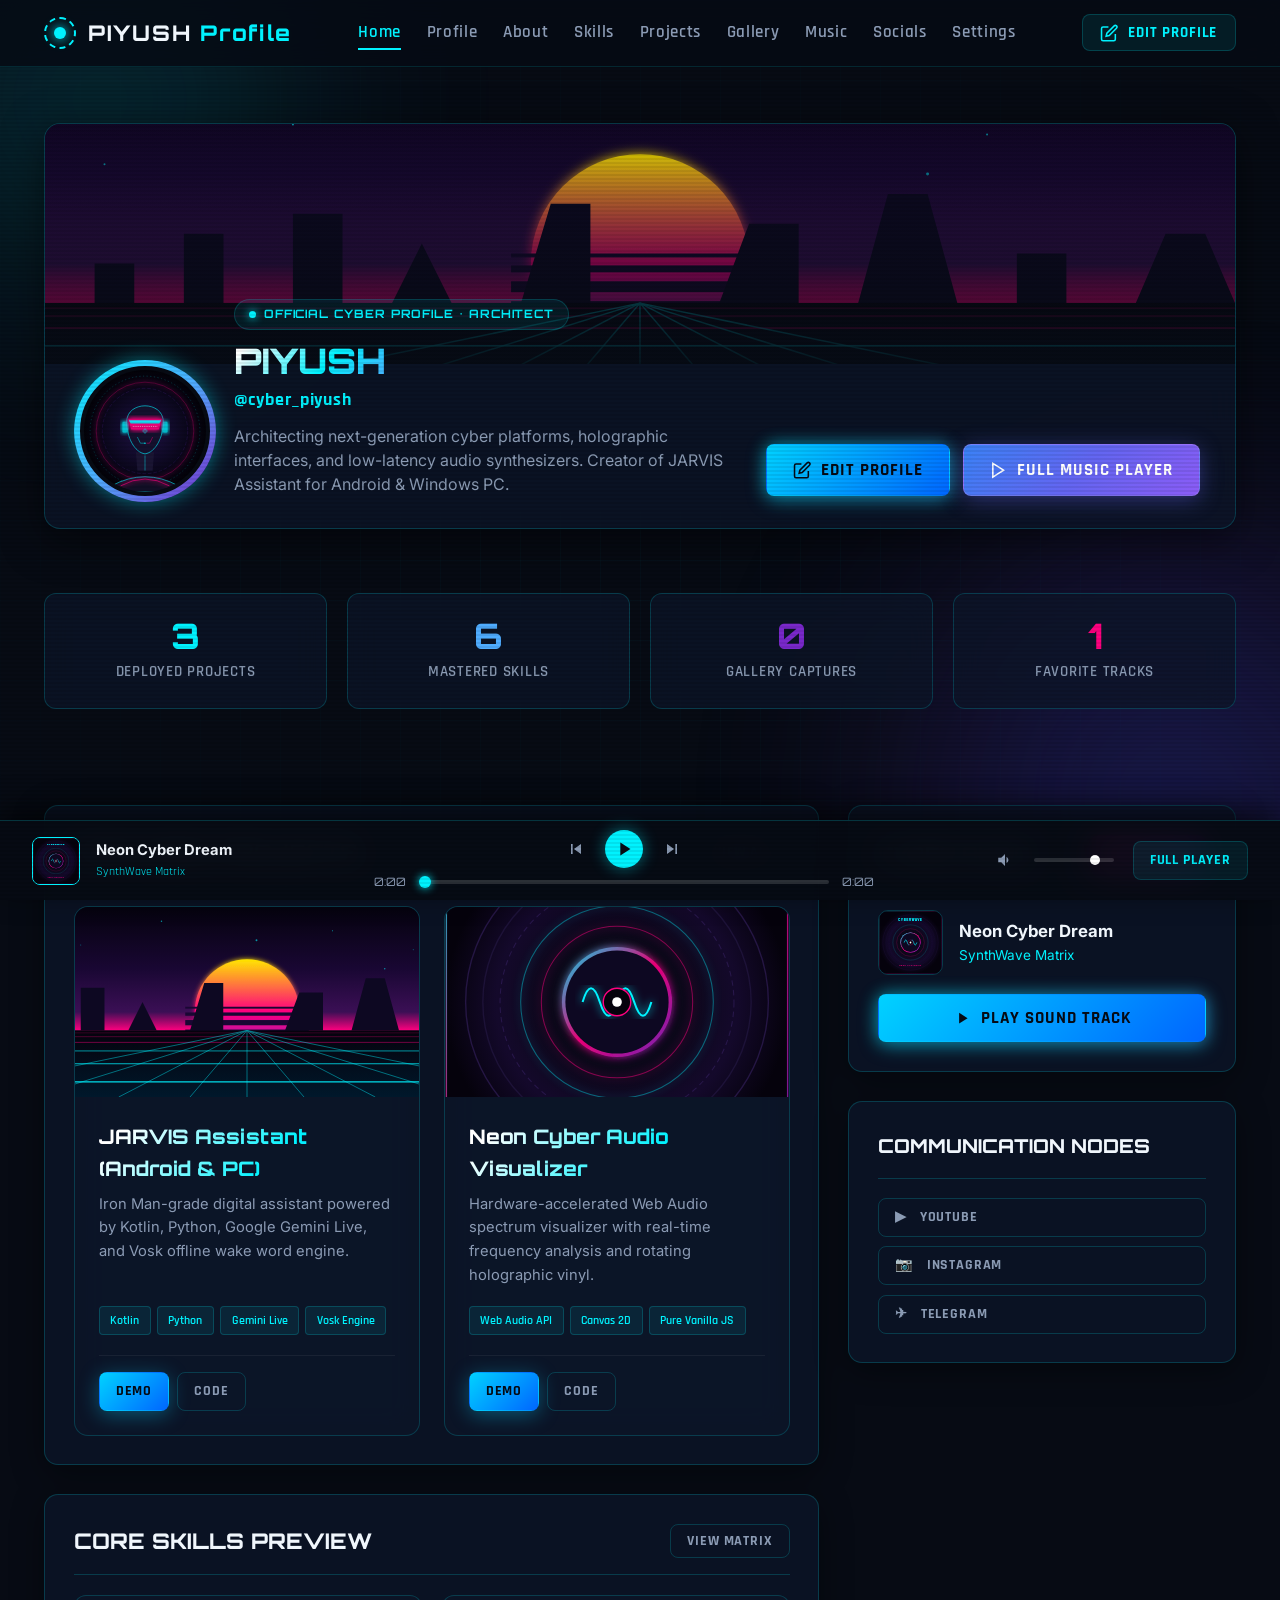
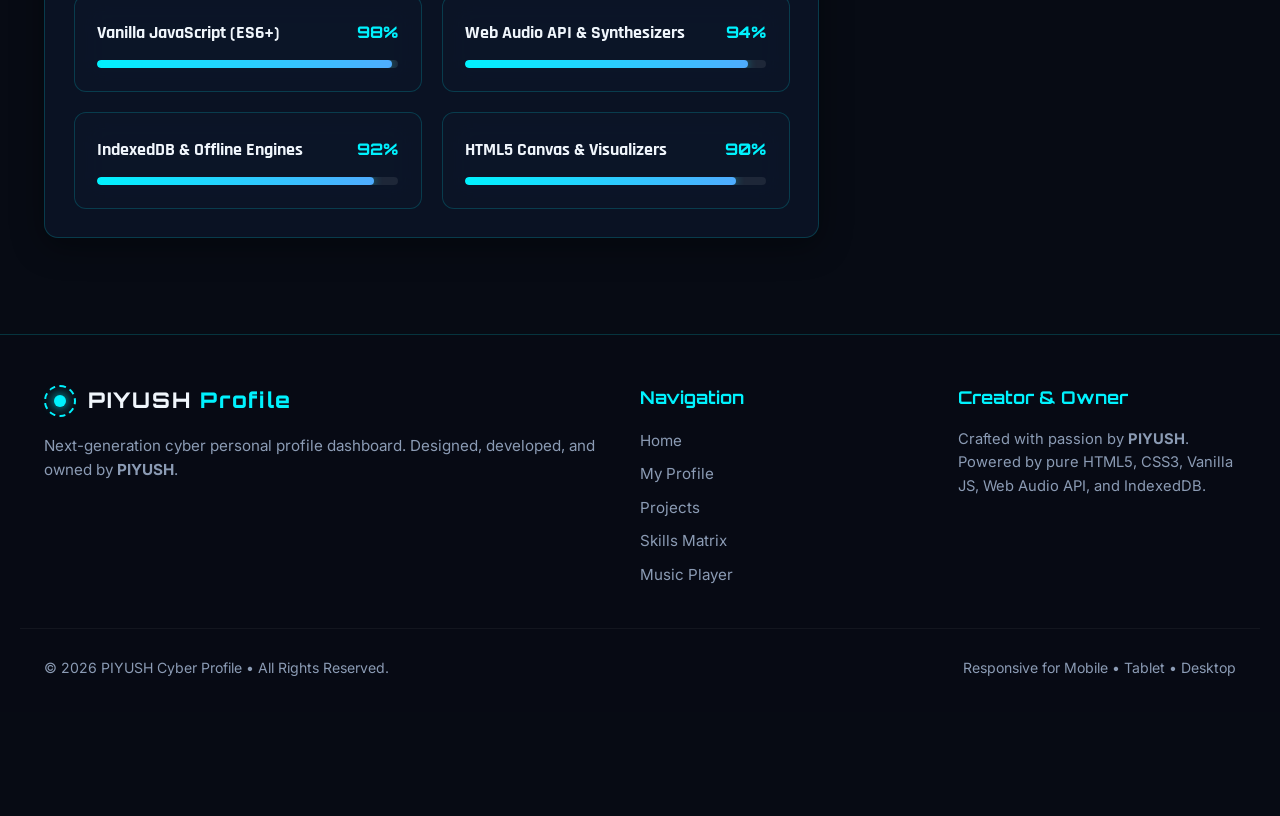
==== commit 71f7baec: "Redesign: Match JARVIS modern futuristic layout with top navbar, glowing orbs, and glassmorphism" ====
--- a/index.html
+++ b/index.html
@@ -2,110 +2,91 @@
 <html lang="en">
 <head>
   <meta charset="UTF-8">
-  <meta name="viewport" content="width=device-width, initial-scale=1.0">
-  <title>Neon Cyber Personal Profile // Cyberpunk Dashboard</title>
+  <meta name="viewport" content="width=device-width, initial-scale=1.0, maximum-scale=5.0">
+  <title>PIYUSH | Official Cyber Profile</title>
   <link rel="preconnect" href="https://fonts.googleapis.com">
   <link rel="preconnect" href="https://fonts.gstatic.com" crossorigin>
-  <link href="https://fonts.googleapis.com/css2?family=Orbitron:wght@600;700;800;900&family=Rajdhani:wght@500;600;700&display=swap" rel="stylesheet">
+  <link href="https://fonts.googleapis.com/css2?family=Orbitron:wght@600;700;800;900&family=Rajdhani:wght@500;600;700&family=Inter:wght@300;400;500;600;700&display=swap" rel="stylesheet">
   <link rel="stylesheet" href="style.css">
 </head>
 <body>
+
+  <!-- Background Cyber Elements -->
+  <div class="cyber-bg">
+    <div class="glow-orb glow-top-left"></div>
+    <div class="glow-orb glow-bottom-right"></div>
+    <div class="grid-overlay"></div>
+  </div>
+
   <div class="scanlines" id="scanlines-layer"></div>
 
   <!-- Toast Notifications Container -->
   <div class="cyber-toast-container" id="toast-container"></div>
 
-  <!-- Mobile Top Bar Header -->
-  <header class="mobile-top-bar">
-    <div style="display:flex; align-items:center; gap:10px;">
-      <div class="brand-icon">
-        <svg viewBox="0 0 24 24"><path d="M12 2L2 7l10 5 10-5-10-5zM2 17l10 5 10-5M2 12l10 5 10-5"/></svg>
-      </div>
-      <span class="cyber-font text-gradient" style="font-size:1.1rem; font-weight:800;">CYBER//PROFILE</span>
-    </div>
-    <button class="menu-toggle-btn" id="mobile-menu-btn" aria-label="Toggle navigation">
-      <svg width="24" height="24" viewBox="0 0 24 24" fill="currentColor">
-        <path d="M3 18h18v-2H3v2zm0-5h18v-2H3v2zm0-7v2h18V6H3z"/>
-      </svg>
-    </button>
+  <!-- Top Sticky Navbar -->
+  <header class="navbar" id="navbar">
+    <div class="nav-container">
+      <a href="#home" class="brand-logo" data-nav="home">
+        <div class="logo-icon">
+          <span class="logo-core"></span>
+          <span class="logo-ring"></span>
+        </div>
+        <span class="logo-text">PIYUSH <span class="text-cyan">Profile</span></span>
+      </a>
+
+      <!-- Desktop Navigation -->
+      <nav class="nav-links">
+        <a class="nav-link active" data-section="home">Home</a>
+        <a class="nav-link" data-section="profile">Profile</a>
+        <a class="nav-link" data-section="about">About</a>
+        <a class="nav-link" data-section="skills">Skills</a>
+        <a class="nav-link" data-section="projects">Projects</a>
+        <a class="nav-link" data-section="gallery">Gallery</a>
+        <a class="nav-link" data-section="music">Music</a>
+        <a class="nav-link" data-section="socials">Socials</a>
+        <a class="nav-link" data-section="settings">Settings</a>
+      </nav>
+
+      <div class="nav-actions">
+        <button class="btn btn-nav" id="btn-top-edit-profile">
+          <svg class="btn-icon" viewBox="0 0 24 24" fill="none" stroke="currentColor" stroke-width="2">
+            <path d="M11 4H4a2 2 0 0 0-2 2v14a2 2 0 0 0 2 2h14a2 2 0 0 0 2-2v-7"/>
+            <path d="M18.5 2.5a2.121 2.121 0 0 1 3 3L12 15l-4 1 1-4 9.5-9.5z"/>
+          </svg>
+          <span>Edit Profile</span>
+        </button>
+        <button class="mobile-menu-toggle" id="menuToggle" aria-label="Toggle navigation menu">
+          <span></span>
+          <span></span>
+          <span></span>
+        </button>
+      </div>
+    </div>
+
+    <!-- Mobile Drawer Navigation -->
+    <div class="mobile-drawer" id="mobileDrawer">
+      <a class="mobile-nav-link active" data-section="home">Home</a>
+      <a class="mobile-nav-link" data-section="profile">My Profile</a>
+      <a class="mobile-nav-link" data-section="about">About Me</a>
+      <a class="mobile-nav-link" data-section="skills">My Skills</a>
+      <a class="mobile-nav-link" data-section="projects">My Projects</a>
+      <a class="mobile-nav-link" data-section="gallery">Cyber Gallery</a>
+      <a class="mobile-nav-link" data-section="music">Favourite Music</a>
+      <a class="mobile-nav-link" data-section="socials">Social Links</a>
+      <a class="mobile-nav-link" data-section="settings">Settings</a>
+      <div style="margin-top:0.8rem;">
+        <a href="music.html" class="btn btn-pink" style="width:100%;">Open Full Music Player</a>
+      </div>
+    </div>
   </header>
 
-  <div class="app-container">
-    
-    <!-- Cyberpunk Sidebar Navigation -->
-    <aside class="cyber-sidebar" id="app-sidebar">
-      <div class="sidebar-header">
-        <div class="brand-icon">
-          <svg viewBox="0 0 24 24"><path d="M12 2L2 7l10 5 10-5-10-5zM2 17l10 5 10-5M2 12l10 5 10-5"/></svg>
-        </div>
-        <div>
-          <div class="brand-title text-gradient">NEON CYBER</div>
-          <div style="font-size:0.7rem; color:var(--text-muted); letter-spacing:1px;">PROFILE OS 2.0</div>
-        </div>
-        <span class="brand-version">v2.4</span>
-      </div>
-
-      <nav class="sidebar-nav">
-        <a class="nav-item active" data-section="home">
-          <svg viewBox="0 0 24 24" fill="currentColor"><path d="M10 20v-6h4v6h5v-8h3L12 3 2 12h3v8z"/></svg>
-          Home
-        </a>
-        <a class="nav-item" data-section="profile">
-          <svg viewBox="0 0 24 24" fill="currentColor"><path d="M12 12c2.21 0 4-1.79 4-4s-1.79-4-4-4-4 1.79-4 4 1.79 4 4 4zm0 2c-2.67 0-8 1.34-8 4v2h16v-2c0-2.66-5.33-4-8-4z"/></svg>
-          My Profile
-        </a>
-        <a class="nav-item" data-section="about">
-          <svg viewBox="0 0 24 24" fill="currentColor"><path d="M12 2C6.48 2 2 6.48 2 12s4.48 10 10 10 10-4.48 10-10S17.52 2 12 2zm1 15h-2v-6h2v6zm0-8h-2V7h2v2z"/></svg>
-          About Me
-        </a>
-        <a class="nav-item" data-section="skills">
-          <svg viewBox="0 0 24 24" fill="currentColor"><path d="M13 10V3L4 14h7v7l9-11h-7z"/></svg>
-          My Skills
-          <span class="nav-badge" id="nav-skills-badge">6</span>
-        </a>
-        <a class="nav-item" data-section="projects">
-          <svg viewBox="0 0 24 24" fill="currentColor"><path d="M4 6H2v14c0 1.1.9 2 2 2h14v-2H4V6zm16-4H8c-1.1 0-2 .9-2 2v12c0 1.1.9 2 2 2h12c1.1 0 2-.9 2-2V4c0-1.1-.9-2-2-2zm-1 9H9V9h10v2zm-4 4H9v-2h6v2zm4-8H9V5h10v2z"/></svg>
-          My Projects
-          <span class="nav-badge" id="nav-projects-badge">3</span>
-        </a>
-        <a class="nav-item" data-section="gallery">
-          <svg viewBox="0 0 24 24" fill="currentColor"><path d="M21 19V5c0-1.1-.9-2-2-2H5c-1.1 0-2 .9-2 2v14c0 1.1.9 2 2 2h14c1.1 0 2-.9 2-2zM8.5 13.5l2.5 3.01L14.5 12l4.5 6H5l3.5-4.5z"/></svg>
-          Gallery
-          <span class="nav-badge" id="nav-gallery-badge">4</span>
-        </a>
-        <a class="nav-item" data-section="music">
-          <svg viewBox="0 0 24 24" fill="currentColor"><path d="M12 3v10.55c-.59-.34-1.27-.55-2-.55-2.21 0-4 1.79-4 4s1.79 4 4 4 4-1.79 4-4V7h4V3h-6z"/></svg>
-          Favourite Music
-        </a>
-        <a class="nav-item" data-section="socials">
-          <svg viewBox="0 0 24 24" fill="currentColor"><path d="M18 16.08c-.76 0-1.44.3-1.96.77L8.91 12.7c.05-.23.09-.46.09-.7s-.04-.47-.09-.7l7.05-4.11c.54.5 1.25.81 2.04.81 1.66 0 3-1.34 3-3s-1.34-3-3-3-3 1.34-3 3c0 .24.04.47.09.7L8.04 9.81C7.5 9.31 6.79 9 6 9c-1.66 0-3 1.34-3 3s1.34 3 3 3c.79 0 1.5-.31 2.04-.81l7.12 4.16c-.05.21-.08.43-.08.65 0 1.61 1.31 2.92 2.92 2.92 1.61 0 2.92-1.31 2.92-2.92s-1.31-2.92-2.92-2.92z"/></svg>
-          Social Links
-        </a>
-        <a class="nav-item" data-section="settings">
-          <svg viewBox="0 0 24 24" fill="currentColor"><path d="M19.14 12.94c.04-.3.06-.61.06-.94 0-.32-.02-.64-.07-.94l2.03-1.58c.18-.14.23-.41.12-.61l-1.92-3.32c-.12-.22-.37-.29-.59-.22l-2.39.96c-.5-.38-1.03-.7-1.62-.94l-.36-2.54c-.04-.24-.24-.41-.48-.41h-3.84c-.24 0-.43.17-.47.41l-.36 2.54c-.59.24-1.13.57-1.62.94l-2.39-.96c-.22-.08-.47 0-.59.22L2.74 8.87c-.12.21-.08.47.12.61l2.03 1.58c-.05.3-.09.63-.09.94s.02.64.07.94l-2.03 1.58c-.18.14-.23.41-.12.61l1.92 3.32c.12.22.37.29.59.22l2.39-.96c.5.38 1.03.7 1.62.94l.36 2.54c.05.24.24.41.48.41h3.84c.24 0 .44-.17.47-.41l.36-2.54c.59-.24 1.13-.56 1.62-.94l2.39.96c.22.08.47 0 .59-.22l1.92-3.32c.12-.22.07-.47-.12-.61l-2.01-1.58zM12 15.6c-1.98 0-3.6-1.62-3.6-3.6s1.62-3.6 3.6-3.6 3.6 1.62 3.6 3.6-1.62 3.6-3.6 3.6z"/></svg>
-          Settings
-        </a>
-      </nav>
-
-      <div class="sidebar-footer">
-        <div class="user-quick-profile">
-          <img src="assets/images/default-avatar.svg" alt="Avatar" class="quick-avatar" id="sidebar-avatar">
-          <div class="quick-info">
-            <span class="quick-name" id="sidebar-name">Alex Vance</span>
-            <span class="quick-handle" id="sidebar-handle">@cyber_alex</span>
-          </div>
-        </div>
-      </div>
-    </aside>
-
-    <!-- Main Content Wrapper -->
-    <main class="main-wrapper">
-
-      <!-- ================= 1. HOME SECTION ================= -->
-      <section class="cyber-section active" id="section-home">
+  <main>
+
+    <!-- Hero Profile Section -->
+    <section class="hero" id="hero">
+      <div class="container">
         
-        <!-- Banner & Hero Profile Card -->
-        <div class="profile-banner-card">
+        <div class="hero-banner-card">
           <div class="banner-cover-wrap">
             <img src="assets/images/default-cover.svg" alt="Cover" class="banner-cover-img" id="hero-cover">
             <div class="banner-overlay"></div>
@@ -116,92 +97,87 @@
               <img src="assets/images/default-avatar.svg" alt="Avatar" class="profile-avatar-img" id="hero-avatar">
             </div>
             <div class="profile-identity">
-              <div class="profile-name-row">
-                <h1 class="profile-name glow-text" id="hero-name">Alex Vance</h1>
-                <span class="profile-badge">PRO CYBER ENGINEER</span>
-              </div>
-              <div class="profile-handle" id="hero-handle">@cyber_alex</div>
+              <div class="badge-pill">
+                <span class="badge-dot"></span>
+                <span class="badge-text">OFFICIAL CYBER PROFILE &bull; ARCHITECT</span>
+              </div>
+              <h1 class="profile-name">
+                <span class="gradient-text" id="hero-name">PIYUSH</span>
+              </h1>
+              <div class="profile-handle" id="hero-handle">@cyber_piyush</div>
               <p class="profile-tagline" id="hero-bio">
-                Building next-generation holographic interfaces and web audio systems. Cyberpunk enthusiast & full-stack architect.
+                Building next-generation holographic interfaces and low-latency audio systems. Full-stack cyber architect & creator.
               </p>
             </div>
             <div class="profile-actions">
-              <button class="cyber-btn" id="home-edit-btn">
-                <svg width="16" height="16" viewBox="0 0 24 24" fill="currentColor">
-                  <path d="M3 17.25V21h3.75L17.81 9.94l-3.75-3.75L3 17.25zM20.71 7.04c.39-.39.39-1.02 0-1.41l-2.34-2.34c-.39-.39-1.02-.39-1.41 0l-1.83 1.83 3.75 3.75 1.83-1.83z"/>
+              <button class="btn btn-primary btn-glow" id="hero-edit-btn">
+                <svg class="btn-icon" viewBox="0 0 24 24" fill="none" stroke="currentColor" stroke-width="2">
+                  <path d="M11 4H4a2 2 0 0 0-2 2v14a2 2 0 0 0 2 2h14a2 2 0 0 0 2-2v-7"/>
+                  <path d="M18.5 2.5a2.121 2.121 0 0 1 3 3L12 15l-4 1 1-4 9.5-9.5z"/>
                 </svg>
-                EDIT PROFILE
+                <span>Edit Profile</span>
               </button>
-            </div>
-          </div>
-        </div>
-
-        <!-- Statistics Row -->
-        <div class="stats-grid">
-          <div class="cyber-card stat-card">
-            <div class="stat-icon">
-              <svg width="24" height="24" viewBox="0 0 24 24" fill="currentColor"><path d="M4 6H2v14c0 1.1.9 2 2 2h14v-2H4V6zm16-4H8c-1.1 0-2 .9-2 2v12c0 1.1.9 2 2 2h12c1.1 0 2-.9 2-2V4c0-1.1-.9-2-2-2z"/></svg>
-            </div>
-            <div class="stat-info">
-              <span class="stat-val" id="stat-projects-count">3</span>
-              <span class="stat-lbl">Projects</span>
-            </div>
-          </div>
-
-          <div class="cyber-card stat-card">
-            <div class="stat-icon" style="color:var(--neon-pink); border-color:rgba(255,0,127,0.3); background:rgba(255,0,127,0.1);">
-              <svg width="24" height="24" viewBox="0 0 24 24" fill="currentColor"><path d="M13 10V3L4 14h7v7l9-11h-7z"/></svg>
-            </div>
-            <div class="stat-info">
-              <span class="stat-val" id="stat-skills-count">6</span>
-              <span class="stat-lbl">Mastered Skills</span>
-            </div>
-          </div>
-
-          <div class="cyber-card stat-card">
-            <div class="stat-icon" style="color:var(--neon-purple); border-color:rgba(157,0,255,0.3); background:rgba(157,0,255,0.1);">
-              <svg width="24" height="24" viewBox="0 0 24 24" fill="currentColor"><path d="M21 19V5c0-1.1-.9-2-2-2H5c-1.1 0-2 .9-2 2v14c0 1.1.9 2 2 2h14c1.1 0 2-.9 2-2z"/></svg>
-            </div>
-            <div class="stat-info">
-              <span class="stat-val" id="stat-gallery-count">4</span>
-              <span class="stat-lbl">Gallery Shots</span>
-            </div>
-          </div>
-
-          <div class="cyber-card stat-card">
-            <div class="stat-icon" style="color:var(--neon-green); border-color:rgba(0,255,102,0.3); background:rgba(0,255,102,0.1);">
-              <svg width="24" height="24" viewBox="0 0 24 24" fill="currentColor"><path d="M12 3v10.55c-.59-.34-1.27-.55-2-.55-2.21 0-4 1.79-4 4s1.79 4 4 4 4-1.79 4-4V7h4V3h-6z"/></svg>
-            </div>
-            <div class="stat-info">
-              <span class="stat-val" id="stat-music-count">1</span>
-              <span class="stat-lbl">Favorite Tracks</span>
-            </div>
-          </div>
-        </div>
-
-        <!-- Dashboard Two-Column Grid -->
-        <div class="dashboard-grid">
-          <!-- Left Column: Featured Projects & Skills Preview -->
-          <div style="display:flex; flex-direction:column; gap:24px;">
+              <a href="music.html" class="btn btn-pc">
+                <svg class="btn-icon" viewBox="0 0 24 24" fill="none" stroke="currentColor" stroke-width="2">
+                  <polygon points="5 3 19 12 5 21 5 3"/>
+                </svg>
+                <span>Full Music Player</span>
+              </a>
+            </div>
+          </div>
+        </div>
+
+      </div>
+    </section>
+
+    <!-- Metrics Banner -->
+    <section class="metrics-banner">
+      <div class="container metrics-grid">
+        <div class="metric-card">
+          <div class="metric-number" id="stat-projects-count">3</div>
+          <div class="metric-label">Deployed Projects</div>
+        </div>
+        <div class="metric-card">
+          <div class="metric-number" id="stat-skills-count" style="color:var(--blue-primary);">6</div>
+          <div class="metric-label">Mastered Skills</div>
+        </div>
+        <div class="metric-card">
+          <div class="metric-number" id="stat-gallery-count" style="color:var(--purple-accent);">4</div>
+          <div class="metric-label">Gallery Captures</div>
+        </div>
+        <div class="metric-card">
+          <div class="metric-number" id="stat-music-count" style="color:var(--pink-accent);">1</div>
+          <div class="metric-label">Favorite Tracks</div>
+        </div>
+      </div>
+    </section>
+
+    <!-- ================= 1. HOME SECTION ================= -->
+    <section class="section-block active" id="section-home">
+      <div class="container">
+        
+        <div class="grid-2">
+          <!-- Left Column -->
+          <div style="display:flex; flex-direction:column; gap:1.8rem;">
             
-            <div class="cyber-card" style="padding:22px;">
-              <div class="section-header" style="margin-bottom:16px;">
-                <div class="section-title" style="font-size:1.2rem;">
+            <div class="glass-card">
+              <div class="section-header" style="margin-bottom:1.2rem;">
+                <div class="section-title" style="font-size:1.35rem;">
                   <span>FEATURED PROJECTS</span>
                 </div>
-                <button class="cyber-btn btn-sm btn-ghost" data-navigate="projects">VIEW ALL</button>
+                <button class="btn btn-sm btn-ghost" data-navigate="projects">VIEW ALL</button>
               </div>
               <div class="projects-grid" id="home-featured-projects">
                 <!-- Dynamically populated -->
               </div>
             </div>
 
-            <div class="cyber-card" style="padding:22px;">
-              <div class="section-header" style="margin-bottom:16px;">
-                <div class="section-title" style="font-size:1.2rem;">
-                  <span>CORE CAPABILITIES</span>
+            <div class="glass-card">
+              <div class="section-header" style="margin-bottom:1.2rem;">
+                <div class="section-title" style="font-size:1.35rem;">
+                  <span>CORE SKILLS PREVIEW</span>
                 </div>
-                <button class="cyber-btn btn-sm btn-ghost" data-navigate="skills">VIEW SKILLS</button>
+                <button class="btn btn-sm btn-ghost" data-navigate="skills">VIEW MATRIX</button>
               </div>
               <div class="skills-grid" id="home-skills-preview">
                 <!-- Dynamically populated -->
@@ -210,38 +186,38 @@
 
           </div>
 
-          <!-- Right Column: Music Mini Player & Quick Socials -->
-          <div style="display:flex; flex-direction:column; gap:24px;">
+          <!-- Right Column -->
+          <div style="display:flex; flex-direction:column; gap:1.8rem;">
             
-            <!-- Music Quick Widget -->
-            <div class="cyber-card" style="padding:22px;">
-              <div class="section-header" style="margin-bottom:16px;">
-                <div class="section-title" style="font-size:1.1rem;">
-                  <span>AUDIO SYNTHESIS</span>
+            <!-- Quick Music Widget -->
+            <div class="glass-card">
+              <div class="section-header" style="margin-bottom:1.2rem;">
+                <div class="section-title" style="font-size:1.2rem;">
+                  <span>CYBER AUDIO</span>
                 </div>
-                <a href="music.html" class="cyber-btn btn-sm btn-pink">FULL PLAYER</a>
-              </div>
-              <div style="display:flex; align-items:center; gap:16px; margin-bottom:16px;">
-                <img src="assets/images/default-album.svg" alt="Album" id="home-music-cover" style="width:65px; height:65px; border-radius:10px; border:1px solid var(--accent-primary); object-fit:cover;">
+                <a href="music.html" class="btn btn-sm btn-pink">FULL PLAYER</a>
+              </div>
+              <div style="display:flex; align-items:center; gap:1rem; margin-bottom:1.2rem;">
+                <img src="assets/images/default-album.svg" alt="Album" id="home-music-cover" style="width:65px; height:65px; border-radius:10px; border:1px solid var(--border-glass); object-fit:cover;">
                 <div style="overflow:hidden;">
-                  <div style="font-weight:700; font-size:1rem; white-space:nowrap; text-overflow:ellipsis; overflow:hidden;" id="home-music-title">Neon Cyber Dream</div>
-                  <div style="font-size:0.8rem; color:var(--accent-primary);" id="home-music-artist">SynthWave Matrix</div>
+                  <div style="font-weight:700; font-size:1.05rem; white-space:nowrap; text-overflow:ellipsis; overflow:hidden;" id="home-music-title">Neon Cyber Dream</div>
+                  <div style="font-size:0.85rem; color:var(--accent-primary);" id="home-music-artist">SynthWave Matrix</div>
                 </div>
               </div>
-              <button class="cyber-btn" id="home-play-toggle-btn" style="width:100%;">
-                <svg width="18" height="18" viewBox="0 0 24 24" fill="currentColor"><path d="M8 5v14l11-7z"/></svg>
-                PLAY TRACK
+              <button class="btn btn-primary btn-glow" id="home-play-toggle-btn" style="width:100%;">
+                <svg class="btn-icon" viewBox="0 0 24 24" fill="currentColor"><path d="M8 5v14l11-7z"/></svg>
+                <span>Play Sound Track</span>
               </button>
             </div>
 
             <!-- Social Links Quick Grid -->
-            <div class="cyber-card" style="padding:22px;">
-              <div class="section-header" style="margin-bottom:16px;">
-                <div class="section-title" style="font-size:1.1rem;">
-                  <span>CONNECT MATRIX</span>
+            <div class="glass-card">
+              <div class="section-header" style="margin-bottom:1.2rem;">
+                <div class="section-title" style="font-size:1.2rem;">
+                  <span>COMMUNICATION NODES</span>
                 </div>
               </div>
-              <div style="display:flex; flex-direction:column; gap:10px;" id="home-socials-list">
+              <div style="display:flex; flex-direction:column; gap:0.6rem;" id="home-socials-list">
                 <!-- Dynamically populated -->
               </div>
             </div>
@@ -249,309 +225,372 @@
           </div>
         </div>
 
-      </section>
-
-      <!-- ================= 2. MY PROFILE SECTION ================= -->
-      <section class="cyber-section" id="section-profile">
+      </div>
+    </section>
+
+    <!-- ================= 2. MY PROFILE SECTION ================= -->
+    <section class="section-block" id="section-profile">
+      <div class="container">
         <div class="section-header">
           <div>
-            <h2 class="section-title text-gradient">IDENTITY MATRIX</h2>
-            <div class="section-subtitle">Manage personal identifiers, cyber credentials, and biography</div>
-          </div>
-          <button class="cyber-btn" id="btn-open-edit-profile">
-            <svg width="16" height="16" viewBox="0 0 24 24" fill="currentColor"><path d="M3 17.25V21h3.75L17.81 9.94l-3.75-3.75L3 17.25z"/></svg>
-            EDIT CREDENTIALS
+            <h2 class="section-title gradient-text">IDENTITY MATRIX</h2>
+            <div class="section-subtitle">Personal credentials, biography, and platform identifiers</div>
+          </div>
+          <button class="btn btn-primary" id="btn-open-edit-profile">
+            <svg class="btn-icon" viewBox="0 0 24 24" fill="none" stroke="currentColor" stroke-width="2">
+              <path d="M11 4H4a2 2 0 0 0-2 2v14a2 2 0 0 0 2 2h14a2 2 0 0 0 2-2v-7"/>
+              <path d="M18.5 2.5a2.121 2.121 0 0 1 3 3L12 15l-4 1 1-4 9.5-9.5z"/>
+            </svg>
+            <span>Edit Credentials</span>
           </button>
         </div>
 
-        <div class="cyber-card" style="padding:28px; margin-bottom:24px;">
-          <div style="display:grid; grid-template-columns: repeat(auto-fit, minmax(260px, 1fr)); gap:24px;">
+        <div class="glass-card" style="margin-bottom:2rem;">
+          <div style="display:grid; grid-template-columns: repeat(auto-fit, minmax(260px, 1fr)); gap:1.8rem;">
             <div>
-              <span class="setting-desc">FULL NAME</span>
-              <div style="font-size:1.3rem; font-weight:700; margin-top:4px;" id="profile-view-name">Alex Vance</div>
+              <span class="metric-label">Full Name</span>
+              <div style="font-size:1.4rem; font-weight:700; margin-top:0.3rem;" id="profile-view-name">PIYUSH</div>
             </div>
             <div>
-              <span class="setting-desc">HANDLE / USERNAME</span>
-              <div style="font-size:1.3rem; font-weight:700; color:var(--accent-primary); margin-top:4px;" id="profile-view-handle">@cyber_alex</div>
+              <span class="metric-label">Handle / Identity</span>
+              <div style="font-size:1.4rem; font-weight:700; color:var(--accent-primary); margin-top:0.3rem;" id="profile-view-handle">@cyber_piyush</div>
             </div>
             <div>
-              <span class="setting-desc">PROFESSION</span>
-              <div style="font-size:1.1rem; font-weight:600; margin-top:4px;" id="profile-view-profession">Cyber Systems Architect</div>
+              <span class="metric-label">Profession</span>
+              <div style="font-size:1.15rem; font-weight:600; margin-top:0.3rem;" id="profile-view-profession">Cyber Systems Architect</div>
             </div>
             <div>
-              <span class="setting-desc">LOCATION</span>
-              <div style="font-size:1.1rem; font-weight:600; margin-top:4px;" id="profile-view-location">Neo Tokyo / Sector 7</div>
-            </div>
-          </div>
-          <div style="margin-top:24px; padding-top:18px; border-top:1px solid rgba(255,255,255,0.06);">
-            <span class="setting-desc">BIOGRAPHY</span>
-            <p style="margin-top:8px; line-height:1.6; font-size:1.05rem;" id="profile-view-bio">
+              <span class="metric-label">Base Location</span>
+              <div style="font-size:1.15rem; font-weight:600; margin-top:0.3rem;" id="profile-view-location">Neo Tokyo / Sector 7</div>
+            </div>
+          </div>
+          <div style="margin-top:1.8rem; padding-top:1.5rem; border-top:1px solid rgba(255,255,255,0.06);">
+            <span class="metric-label">Biography & Overview</span>
+            <p style="margin-top:0.6rem; line-height:1.7; font-size:1.05rem;" id="profile-view-bio">
               Architecting resilient cyber platforms, Web Audio synthesizers, and neon visualizers. Specializing in high-performance frontend interfaces with zero-external-dependency footprints.
             </p>
           </div>
         </div>
-      </section>
-
-      <!-- ================= 3. ABOUT ME SECTION ================= -->
-      <section class="cyber-section" id="section-about">
+      </div>
+    </section>
+
+    <!-- ================= 3. ABOUT ME SECTION ================= -->
+    <section class="section-block" id="section-about">
+      <div class="container">
         <div class="section-header">
           <div>
-            <h2 class="section-title text-gradient">ABOUT THE OPERATOR</h2>
-            <div class="section-subtitle">Chronicles, tech philosophy, and mission parameters</div>
-          </div>
-        </div>
-
-        <div style="display:grid; grid-template-columns: 2fr 1fr; gap:24px;">
-          <div class="cyber-card" style="padding:28px;">
-            <h3 class="cyber-font" style="margin-bottom:14px; color:var(--accent-primary);">THE BACKSTORY</h3>
-            <p style="color:var(--text-muted); line-height:1.8; margin-bottom:16px;">
-              Born in the silicon-lit backstreets of the web development renaissance, I explore the intersections of modern browser standards, vanilla JavaScript optimization, and futuristic neon aesthetics. 
+            <h2 class="section-title gradient-text">ABOUT THE OPERATOR</h2>
+            <div class="section-subtitle">Chronicles, technical philosophy, and mission parameters</div>
+          </div>
+        </div>
+
+        <div class="grid-2">
+          <div class="glass-card">
+            <h3 class="cyber-font" style="margin-bottom:1rem; color:var(--accent-primary);">THE CHRONICLES</h3>
+            <p style="color:var(--text-muted); line-height:1.8; margin-bottom:1.2rem;">
+              Born in the silicon-lit backstreets of the web development renaissance, I explore the intersections of modern browser standards, vanilla JavaScript optimization, and futuristic neon aesthetics.
             </p>
-            <p style="color:var(--text-muted); line-height:1.8; margin-bottom:24px;">
+            <p style="color:var(--text-muted); line-height:1.8; margin-bottom:1.8rem;">
               My philosophy: true speed and resilience come from mastering foundational web APIs—HTML5 Audio, Canvas, IndexedDB, and CSS hardware-accelerated transforms—without the bloat of multi-megabyte frameworks.
             </p>
 
-            <h3 class="cyber-font" style="margin-bottom:14px; color:var(--neon-pink);">TIMELINE & MILESTONES</h3>
-            <div style="display:flex; flex-direction:column; gap:16px; border-left:2px solid var(--accent-primary); padding-left:18px;">
+            <h3 class="cyber-font" style="margin-bottom:1.2rem; color:var(--pink-accent);">TIMELINE & MILESTONES</h3>
+            <div style="display:flex; flex-direction:column; gap:1.4rem; border-left:2px solid var(--accent-primary); padding-left:1.5rem;">
               <div>
                 <div class="cyber-font" style="color:var(--accent-primary); font-size:0.85rem;">2026 - PRESENT</div>
-                <div style="font-weight:700;">Principal Cyber Systems Architect</div>
-                <div style="font-size:0.85rem; color:var(--text-muted);">Designing offline-first client dashboards and real-time audio visualization engines.</div>
+                <div style="font-weight:700; font-size:1.1rem;">Principal Cyber Systems Architect</div>
+                <div style="font-size:0.9rem; color:var(--text-muted);">Designing offline-first client dashboards and real-time audio visualization engines.</div>
               </div>
               <div>
-                <div class="cyber-font" style="color:var(--neon-pink); font-size:0.85rem;">2024 - 2026</div>
-                <div style="font-weight:700;">Senior Frontend Engineer</div>
-                <div style="font-size:0.85rem; color:var(--text-muted);">Constructed low-latency Web Audio suites and interactive data hubs.</div>
+                <div class="cyber-font" style="color:var(--blue-primary); font-size:0.85rem;">2024 - 2026</div>
+                <div style="font-weight:700; font-size:1.1rem;">Senior Frontend Engineer</div>
+                <div style="font-size:0.9rem; color:var(--text-muted);">Constructed low-latency Web Audio suites and interactive data hubs.</div>
               </div>
               <div>
-                <div class="cyber-font" style="color:var(--neon-purple); font-size:0.85rem;">2022 - 2024</div>
-                <div style="font-weight:700;">UI/UX Cyberpunk Specialist</div>
-                <div style="font-size:0.85rem; color:var(--text-muted);">Pioneered glowing glassmorphism design systems for high-tech dashboards.</div>
-              </div>
-            </div>
-          </div>
-
-          <div style="display:flex; flex-direction:column; gap:20px;">
-            <div class="cyber-card" style="padding:22px;">
-              <h4 class="cyber-font" style="margin-bottom:12px; color:var(--accent-primary);">OPERATIONAL DIRECTIVES</h4>
-              <ul style="list-style:none; display:flex; flex-direction:column; gap:10px; font-size:0.9rem; color:var(--text-muted);">
+                <div class="cyber-font" style="color:var(--purple-accent); font-size:0.85rem;">2022 - 2024</div>
+                <div style="font-weight:700; font-size:1.1rem;">UI/UX Cyberpunk Specialist</div>
+                <div style="font-size:0.9rem; color:var(--text-muted);">Pioneered glowing glassmorphism design systems for high-tech dashboards.</div>
+              </div>
+            </div>
+          </div>
+
+          <div style="display:flex; flex-direction:column; gap:1.5rem;">
+            <div class="glass-card">
+              <h4 class="cyber-font" style="margin-bottom:1rem; color:var(--accent-primary);">OPERATIONAL DIRECTIVES</h4>
+              <ul style="list-style:none; display:flex; flex-direction:column; gap:0.8rem; font-size:0.95rem; color:var(--text-muted);">
                 <li>⚡ 100% Zero Frameworks Overhead</li>
-                <li>🔒 Privacy-First Local Persistence</li>
+                <li>🔒 Privacy-First Local Persistence (IndexedDB)</li>
                 <li>🎵 High-Fidelity Audio Synthesis</li>
-                <li>🚀 Responsive Across All Form Factors</li>
+                <li>🚀 Ultra-Responsive Across All Form Factors</li>
               </ul>
             </div>
 
-            <div class="cyber-card" style="padding:22px;">
-              <h4 class="cyber-font" style="margin-bottom:12px; color:var(--neon-pink);">INTERESTS</h4>
-              <div style="display:flex; flex-wrap:wrap; gap:8px;">
+            <div class="glass-card">
+              <h4 class="cyber-font" style="margin-bottom:1rem; color:var(--pink-accent);">CORE INTERESTS</h4>
+              <div style="display:flex; flex-wrap:wrap; gap:0.5rem;">
                 <span class="project-tag">SYNTHWAVE</span>
                 <span class="project-tag">CYBERNETICS</span>
                 <span class="project-tag">WEB AUDIO API</span>
                 <span class="project-tag">GLASSDESIGN</span>
                 <span class="project-tag">NEURAL NETS</span>
-              </div>
-            </div>
-          </div>
-        </div>
-      </section>
-
-      <!-- ================= 4. MY SKILLS SECTION ================= -->
-      <section class="cyber-section" id="section-skills">
+                <span class="project-tag">INDEXEDDB</span>
+              </div>
+            </div>
+          </div>
+        </div>
+      </div>
+    </section>
+
+    <!-- ================= 4. MY SKILLS SECTION ================= -->
+    <section class="section-block" id="section-skills">
+      <div class="container">
         <div class="section-header">
           <div>
-            <h2 class="section-title text-gradient">SKILL MATRIX</h2>
-            <div class="section-subtitle">Proficiency telemetry and tech competence</div>
-          </div>
-          <button class="cyber-btn" id="btn-add-skill">
-            <svg width="16" height="16" viewBox="0 0 24 24" fill="currentColor"><path d="M19 13h-6v6h-2v-6H5v-2h6V5h2v6h6v2z"/></svg>
-            ADD NEW SKILL
+            <h2 class="section-title gradient-text">SKILL MATRIX</h2>
+            <div class="section-subtitle">Proficiency telemetry and technical competencies</div>
+          </div>
+          <button class="btn btn-primary" id="btn-add-skill">
+            <svg class="btn-icon" viewBox="0 0 24 24" fill="none" stroke="currentColor" stroke-width="2">
+              <line x1="12" y1="5" x2="12" y2="19"/><line x1="5" y1="12" x2="19" y2="12"/>
+            </svg>
+            <span>Add Capability</span>
           </button>
         </div>
 
         <div class="skills-grid" id="full-skills-grid">
           <!-- Dynamically populated -->
         </div>
-      </section>
-
-      <!-- ================= 5. MY PROJECTS SECTION ================= -->
-      <section class="cyber-section" id="section-projects">
+      </div>
+    </section>
+
+    <!-- ================= 5. MY PROJECTS SECTION ================= -->
+    <section class="section-block" id="section-projects">
+      <div class="container">
         <div class="section-header">
           <div>
-            <h2 class="section-title text-gradient">PROJECT ARCHIVE</h2>
-            <div class="section-subtitle">Deployments, open-source repositories, and digital prototypes</div>
-          </div>
-          <button class="cyber-btn" id="btn-add-project">
-            <svg width="16" height="16" viewBox="0 0 24 24" fill="currentColor"><path d="M19 13h-6v6h-2v-6H5v-2h6V5h2v6h6v2z"/></svg>
-            ADD NEW PROJECT
+            <h2 class="section-title gradient-text">PROJECT ARCHIVE</h2>
+            <div class="section-subtitle">Live deployments, repositories, and digital prototypes</div>
+          </div>
+          <button class="btn btn-primary" id="btn-add-project">
+            <svg class="btn-icon" viewBox="0 0 24 24" fill="none" stroke="currentColor" stroke-width="2">
+              <line x1="12" y1="5" x2="12" y2="19"/><line x1="5" y1="12" x2="19" y2="12"/>
+            </svg>
+            <span>Add Project</span>
           </button>
         </div>
 
         <div class="projects-grid" id="full-projects-grid">
           <!-- Dynamically populated -->
         </div>
-      </section>
-
-      <!-- ================= 6. GALLERY SECTION ================= -->
-      <section class="cyber-section" id="section-gallery">
+      </div>
+    </section>
+
+    <!-- ================= 6. GALLERY SECTION ================= -->
+    <section class="section-block" id="section-gallery">
+      <div class="container">
         <div class="section-header">
           <div>
-            <h2 class="section-title text-gradient">CYBER GALLERY</h2>
-            <div class="section-subtitle">Holographic captures saved securely to local IndexedDB</div>
-          </div>
-          <button class="cyber-btn" id="btn-upload-photo">
-            <svg width="16" height="16" viewBox="0 0 24 24" fill="currentColor"><path d="M9 16h6v-6h4l-7-7-7 7h4zm-4 2h14v2H5z"/></svg>
-            UPLOAD PHOTO
+            <h2 class="section-title gradient-text">CYBER GALLERY</h2>
+            <div class="section-subtitle">Holographic captures stored securely in browser IndexedDB</div>
+          </div>
+          <button class="btn btn-primary" id="btn-upload-photo">
+            <svg class="btn-icon" viewBox="0 0 24 24" fill="none" stroke="currentColor" stroke-width="2">
+              <path d="M21 15v4a2 2 0 0 1-2 2H5a2 2 0 0 1-2-2v-4"/><polyline points="7 10 12 15 17 10"/><line x1="12" y1="15" x2="12" y2="3"/>
+            </svg>
+            <span>Upload Photo</span>
           </button>
         </div>
 
         <div class="gallery-grid" id="full-gallery-grid">
           <!-- Dynamically populated from IndexedDB -->
         </div>
-      </section>
-
-      <!-- ================= 7. MUSIC SECTION ================= -->
-      <section class="cyber-section" id="section-music">
+      </div>
+    </section>
+
+    <!-- ================= 7. MUSIC SECTION ================= -->
+    <section class="section-block" id="section-music">
+      <div class="container">
         <div class="section-header">
           <div>
-            <h2 class="section-title text-gradient">FAVOURITE MUSIC</h2>
-            <div class="section-subtitle">High-energy cyberpunk soundscapes and personal audio archive</div>
-          </div>
-          <a href="music.html" class="cyber-btn btn-pink">
-            <svg width="18" height="18" viewBox="0 0 24 24" fill="currentColor"><path d="M12 3v10.55c-.59-.34-1.27-.55-2-.55-2.21 0-4 1.79-4 4s1.79 4 4 4 4-1.79 4-4V7h4V3h-6z"/></svg>
-            LAUNCH FULL MUSIC PLAYER
+            <h2 class="section-title gradient-text">FAVOURITE MUSIC</h2>
+            <div class="section-subtitle">Personal cyberpunk audio vault & synthesizer playback</div>
+          </div>
+          <a href="music.html" class="btn btn-pink">
+            <svg class="btn-icon" viewBox="0 0 24 24" fill="none" stroke="currentColor" stroke-width="2">
+              <polygon points="5 3 19 12 5 21 5 3"/>
+            </svg>
+            <span>Launch Full Music Player</span>
           </a>
         </div>
 
-        <div class="cyber-card" style="padding:28px;">
-          <div style="display:flex; align-items:center; justify-content:space-between; margin-bottom:20px; flex-wrap:wrap; gap:12px;">
+        <div class="glass-card">
+          <div style="display:flex; align-items:center; justify-content:space-between; margin-bottom:1.5rem; flex-wrap:wrap; gap:1rem;">
             <div>
-              <h3 class="cyber-font text-gradient">AUDIO REPOSITORY</h3>
-              <p class="setting-desc">Listen in mini player or expand to the dedicated fullscreen visualizer page</p>
-            </div>
-            <button class="cyber-btn btn-sm" id="section-music-add-btn">UPLOAD NEW MP3</button>
-          </div>
-
-          <div class="playlist-items-container" id="section-music-playlist" style="max-height:400px; overflow-y:auto;">
+              <h3 class="cyber-font text-cyan">AUDIO ARCHIVE</h3>
+              <p style="color:var(--text-muted); font-size:0.9rem;">Listen with the fixed mini player or open the dedicated visualizer</p>
+            </div>
+            <button class="btn btn-sm btn-nav" id="section-music-add-btn">Upload MP3 / Audio</button>
+          </div>
+
+          <div style="display:flex; flex-direction:column; gap:0.6rem;" id="section-music-playlist">
             <!-- Dynamically populated -->
           </div>
         </div>
-      </section>
-
-      <!-- ================= 8. SOCIAL LINKS SECTION ================= -->
-      <section class="cyber-section" id="section-socials">
+      </div>
+    </section>
+
+    <!-- ================= 8. SOCIAL LINKS SECTION ================= -->
+    <section class="section-block" id="section-socials">
+      <div class="container">
         <div class="section-header">
           <div>
-            <h2 class="section-title text-gradient">SOCIAL NETWORK NODES</h2>
-            <div class="section-subtitle">Manage communication vectors and public endpoints</div>
-          </div>
-          <button class="cyber-btn" id="btn-edit-socials">
-            <svg width="16" height="16" viewBox="0 0 24 24" fill="currentColor"><path d="M3 17.25V21h3.75L17.81 9.94l-3.75-3.75L3 17.25z"/></svg>
-            CONFIGURE LINKS
+            <h2 class="section-title gradient-text">COMMUNICATION NODES</h2>
+            <div class="section-subtitle">Direct endpoints across social networks and repositories</div>
+          </div>
+          <button class="btn btn-primary" id="btn-edit-socials">
+            <svg class="btn-icon" viewBox="0 0 24 24" fill="none" stroke="currentColor" stroke-width="2">
+              <path d="M11 4H4a2 2 0 0 0-2 2v14a2 2 0 0 0 2 2h14a2 2 0 0 0 2-2v-7"/>
+              <path d="M18.5 2.5a2.121 2.121 0 0 1 3 3L12 15l-4 1 1-4 9.5-9.5z"/>
+            </svg>
+            <span>Configure Links</span>
           </button>
         </div>
 
         <div class="socials-grid" id="full-socials-grid">
           <!-- Dynamically populated -->
         </div>
-      </section>
-
-      <!-- ================= 9. SETTINGS SECTION ================= -->
-      <section class="cyber-section" id="section-settings">
+      </div>
+    </section>
+
+    <!-- ================= 9. SETTINGS SECTION ================= -->
+    <section class="section-block" id="section-settings">
+      <div class="container">
         <div class="section-header">
           <div>
-            <h2 class="section-title text-gradient">SYSTEM CONFIGURATION</h2>
-            <div class="section-subtitle">Personalize visuals, animations, audio parameters, and local data backups</div>
-          </div>
-        </div>
-
-        <div class="settings-container">
+            <h2 class="section-title gradient-text">SYSTEM PREFERENCES</h2>
+            <div class="section-subtitle">Theme color presets, visual overlays, and data backup operations</div>
+          </div>
+        </div>
+
+        <div style="display:flex; flex-direction:column; gap:1.5rem; max-width:800px; margin:0 auto;">
           
-          <!-- Theme Customization -->
-          <div class="cyber-card settings-card">
-            <h3 class="cyber-font" style="margin-bottom:16px; color:var(--accent-primary);">NEON ACCENT PALETTE</h3>
-            <div class="setting-row">
-              <div class="setting-info">
-                <span class="setting-title">Primary Color Mode</span>
-                <span class="setting-desc">Select your preferred glowing cyberpunk frequency</span>
-              </div>
-              <div class="palette-picker" id="palette-picker">
-                <button class="palette-btn active" style="background:#00f3ff;" data-theme="cyan" title="Electric Cyan"></button>
-                <button class="palette-btn" style="background:#ff007f;" data-theme="pink" title="Neon Magenta"></button>
-                <button class="palette-btn" style="background:#9d00ff;" data-theme="purple" title="Hyper Violet"></button>
-                <button class="palette-btn" style="background:#00ff66;" data-theme="green" title="Toxic Matrix"></button>
-                <button class="palette-btn" style="background:#ffe600;" data-theme="yellow" title="Solar Flare"></button>
-              </div>
-            </div>
-          </div>
-
-          <!-- Visual & Audio Preferences -->
-          <div class="cyber-card settings-card">
-            <h3 class="cyber-font" style="margin-bottom:16px; color:var(--accent-primary);">PREFERENCES</h3>
-            <div class="setting-row">
-              <div class="setting-info">
-                <span class="setting-title">Scanline Visual FX</span>
-                <span class="setting-desc">CRT retro monitor scanline overlay</span>
-              </div>
-              <label class="switch">
-                <input type="checkbox" id="setting-scanlines" checked>
-                <span class="slider"></span>
-              </label>
-            </div>
-            <div class="setting-row">
-              <div class="setting-info">
-                <span class="setting-title">UI Ambient Animations</span>
-                <span class="setting-desc">Glowing neon borders and rotating profile rings</span>
-              </div>
-              <label class="switch">
-                <input type="checkbox" id="setting-animations" checked>
-                <span class="slider"></span>
-              </label>
-            </div>
-          </div>
-
-          <!-- Data Management -->
-          <div class="cyber-card settings-card">
-            <h3 class="cyber-font" style="margin-bottom:16px; color:var(--accent-primary);">DATA PERSISTENCE & BACKUPS</h3>
-            <div class="setting-row">
-              <div class="setting-info">
-                <span class="setting-title">Export Profile Configuration</span>
-                <span class="setting-desc">Download all profile data, skills, and projects as a JSON file</span>
-              </div>
-              <button class="cyber-btn btn-sm" id="btn-export-data">EXPORT JSON</button>
-            </div>
-            <div class="setting-row">
-              <div class="setting-info">
-                <span class="setting-title">Import Profile Data</span>
-                <span class="setting-desc">Restore settings and content from an existing JSON backup</span>
-              </div>
-              <label class="cyber-btn btn-sm btn-ghost" style="cursor:pointer;">
-                IMPORT JSON
+          <div class="glass-card">
+            <h3 class="cyber-font" style="margin-bottom:1.2rem; color:var(--accent-primary);">NEON COLOR PALETTE</h3>
+            <div style="display:flex; align-items:center; justify-content:space-between; flex-wrap:wrap; gap:1rem;">
+              <div>
+                <div style="font-weight:700;">Primary Accent Theme</div>
+                <div style="font-size:0.85rem; color:var(--text-muted);">Calibrate your futuristic frequency</div>
+              </div>
+              <div style="display:flex; gap:0.8rem;" id="palette-picker">
+                <button class="btn btn-sm active" style="background:#00f2fe; color:#050a14;" data-theme="cyan">Cyan</button>
+                <button class="btn btn-sm" style="background:#ff007f; color:#fff;" data-theme="pink">Pink</button>
+                <button class="btn btn-sm" style="background:#9d00ff; color:#fff;" data-theme="purple">Purple</button>
+                <button class="btn btn-sm" style="background:#00ff66; color:#050a14;" data-theme="green">Matrix</button>
+                <button class="btn btn-sm" style="background:#ffe600; color:#050a14;" data-theme="yellow">Solar</button>
+              </div>
+            </div>
+          </div>
+
+          <div class="glass-card">
+            <h3 class="cyber-font" style="margin-bottom:1.2rem; color:var(--accent-primary);">VISUAL OVERLAYS</h3>
+            <div style="display:flex; align-items:center; justify-content:space-between; padding:0.8rem 0; border-bottom:1px solid rgba(255,255,255,0.06);">
+              <div>
+                <div style="font-weight:700;">Scanline Monitor FX</div>
+                <div style="font-size:0.85rem; color:var(--text-muted);">CRT retro monitor scanline simulation</div>
+              </div>
+              <input type="checkbox" id="setting-scanlines" checked style="width:20px; height:20px; cursor:pointer;">
+            </div>
+            <div style="display:flex; align-items:center; justify-content:space-between; padding:0.8rem 0;">
+              <div>
+                <div style="font-weight:700;">Ambient Animations</div>
+                <div style="font-size:0.85rem; color:var(--text-muted);">Glowing rings & transition animations</div>
+              </div>
+              <input type="checkbox" id="setting-animations" checked style="width:20px; height:20px; cursor:pointer;">
+            </div>
+          </div>
+
+          <div class="glass-card">
+            <h3 class="cyber-font" style="margin-bottom:1.2rem; color:var(--accent-primary);">DATA PERSISTENCE</h3>
+            <div style="display:flex; align-items:center; justify-content:space-between; padding:0.8rem 0; border-bottom:1px solid rgba(255,255,255,0.06); flex-wrap:wrap; gap:1rem;">
+              <div>
+                <div style="font-weight:700;">Export JSON Profile Backup</div>
+                <div style="font-size:0.85rem; color:var(--text-muted);">Download your profile, skills, projects, and playlist</div>
+              </div>
+              <button class="btn btn-sm btn-nav" id="btn-export-data">Export JSON</button>
+            </div>
+            <div style="display:flex; align-items:center; justify-content:space-between; padding:0.8rem 0; border-bottom:1px solid rgba(255,255,255,0.06); flex-wrap:wrap; gap:1rem;">
+              <div>
+                <div style="font-weight:700;">Import Profile Backup</div>
+                <div style="font-size:0.85rem; color:var(--text-muted);">Restore credentials from JSON file</div>
+              </div>
+              <label class="btn btn-sm btn-ghost" style="cursor:pointer;">
+                Import JSON
                 <input type="file" id="import-json-file" accept=".json" style="display:none;">
               </label>
             </div>
-            <div class="setting-row" style="border-top:1px solid rgba(255,0,85,0.3); margin-top:12px; padding-top:18px;">
-              <div class="setting-info">
-                <span class="setting-title" style="color:var(--neon-pink);">Danger Zone // Factory Reset</span>
-                <span class="setting-desc">Clear all LocalStorage & IndexedDB items and restore initial defaults</span>
-              </div>
-              <button class="cyber-btn btn-sm btn-pink" id="btn-reset-data">RESET ALL DATA</button>
-            </div>
-          </div>
-
-        </div>
-      </section>
-
-    </main>
-  </div>
-
-  <!-- ================= UNIVERSAL BOTTOM MINI MUSIC PLAYER ================= -->
+            <div style="display:flex; align-items:center; justify-content:space-between; padding:0.8rem 0; flex-wrap:wrap; gap:1rem;">
+              <div>
+                <div style="font-weight:700; color:var(--pink-accent);">Factory Reset Data</div>
+                <div style="font-size:0.85rem; color:var(--text-muted);">Clear LocalStorage & IndexedDB items</div>
+              </div>
+              <button class="btn btn-sm btn-pink" id="btn-reset-data">Reset All</button>
+            </div>
+          </div>
+
+        </div>
+      </div>
+    </section>
+
+  </main>
+
+  <!-- Footer -->
+  <footer class="footer">
+    <div class="container footer-grid">
+      <div class="footer-col">
+        <div class="brand-logo footer-logo" style="margin-bottom:1rem;">
+          <div class="logo-icon">
+            <span class="logo-core"></span>
+            <span class="logo-ring"></span>
+          </div>
+          <span class="logo-text">PIYUSH <span class="text-cyan">Profile</span></span>
+        </div>
+        <p style="color:var(--text-muted); font-size:0.95rem; line-height:1.6;">
+          Next-generation cyber personal profile dashboard. Designed, developed, and owned by <strong>PIYUSH</strong>.
+        </p>
+      </div>
+
+      <div class="footer-col">
+        <h4>Navigation</h4>
+        <ul class="footer-links">
+          <li><a data-section="home" style="cursor:pointer;">Home</a></li>
+          <li><a data-section="profile" style="cursor:pointer;">My Profile</a></li>
+          <li><a data-section="projects" style="cursor:pointer;">Projects</a></li>
+          <li><a data-section="skills" style="cursor:pointer;">Skills Matrix</a></li>
+          <li><a href="music.html">Music Player</a></li>
+        </ul>
+      </div>
+
+      <div class="footer-col">
+        <h4>Creator &amp; Owner</h4>
+        <p style="color:var(--text-muted); font-size:0.92rem; line-height:1.6;">
+          Crafted with passion by <strong>PIYUSH</strong>. Powered by pure HTML5, CSS3, Vanilla JS, Web Audio API, and IndexedDB.
+        </p>
+      </div>
+    </div>
+
+    <div class="container footer-bottom">
+      <p>&copy; 2026 PIYUSH Cyber Profile &bull; All Rights Reserved.</p>
+      <div>Responsive for Mobile &bull; Tablet &bull; Desktop</div>
+    </div>
+  </footer>
+
+  <!-- ================= FIXED BOTTOM MINI MUSIC PLAYER ================= -->
   <footer class="mini-player-bar" id="mini-player">
     <div class="mini-track-info">
       <img src="assets/images/default-album.svg" alt="Album Art" class="mini-album-art" id="mini-cover">
-      <div class="mini-track-details">
-        <span class="mini-track-title" id="mini-title">Neon Cyber Dream</span>
-        <span class="mini-track-artist" id="mini-artist">SynthWave Matrix</span>
+      <div>
+        <div class="mini-track-title" id="mini-title">Neon Cyber Dream</div>
+        <div class="mini-track-artist" id="mini-artist">SynthWave Matrix</div>
       </div>
     </div>
 
@@ -582,9 +621,7 @@
         <path d="M3 9v6h4l5 5V4L7 9H3zm13.5 3c0-1.77-1.02-3.29-2.5-4.03v8.05c1.48-.73 2.5-2.25 2.5-4.02z"/>
       </svg>
       <input type="range" class="volume-slider" id="mini-volume" min="0" max="1" step="0.01" value="0.8">
-      <a href="music.html" class="cyber-btn btn-sm btn-ghost" title="Launch Dedicated Fullscreen Player">
-        FULL PLAYER
-      </a>
+      <a href="music.html" class="btn btn-sm btn-nav">FULL PLAYER</a>
     </div>
   </footer>
 
@@ -592,9 +629,9 @@
 
   <!-- 1. Edit Profile Modal -->
   <div class="cyber-modal-overlay" id="modal-edit-profile">
-    <div class="cyber-card cyber-modal">
+    <div class="cyber-modal">
       <div class="modal-header">
-        <h3 class="cyber-font text-gradient">EDIT CYBER CREDENTIALS</h3>
+        <h3 class="cyber-font text-cyan">EDIT PROFILE CREDENTIALS</h3>
         <button class="modal-close-btn" data-close="modal-edit-profile">&times;</button>
       </div>
       <form id="form-edit-profile">
@@ -615,7 +652,7 @@
           <input type="text" id="input-prof-location" class="form-input">
         </div>
         <div class="form-group">
-          <label class="form-label">SHORT BIOGRAPHY</label>
+          <label class="form-label">BIOGRAPHY</label>
           <textarea id="input-prof-bio" class="form-textarea"></textarea>
         </div>
         <div class="form-group">
@@ -623,12 +660,12 @@
           <input type="file" id="input-prof-avatar-file" accept="image/*" class="form-input">
         </div>
         <div class="form-group">
-          <label class="form-label">CHANGE BANNER COVER IMAGE</label>
+          <label class="form-label">CHANGE BANNER COVER</label>
           <input type="file" id="input-prof-cover-file" accept="image/*" class="form-input">
         </div>
         <div class="form-actions">
-          <button type="button" class="cyber-btn btn-ghost" data-close="modal-edit-profile">CANCEL</button>
-          <button type="submit" class="cyber-btn">SAVE CREDENTIALS</button>
+          <button type="button" class="btn btn-ghost" data-close="modal-edit-profile">CANCEL</button>
+          <button type="submit" class="btn btn-primary">SAVE CREDENTIALS</button>
         </div>
       </form>
     </div>
@@ -636,9 +673,9 @@
 
   <!-- 2. Add / Edit Skill Modal -->
   <div class="cyber-modal-overlay" id="modal-skill">
-    <div class="cyber-card cyber-modal">
+    <div class="cyber-modal">
       <div class="modal-header">
-        <h3 class="cyber-font text-gradient" id="modal-skill-title">ADD CAPABILITY</h3>
+        <h3 class="cyber-font text-cyan" id="modal-skill-title">ADD CAPABILITY</h3>
         <button class="modal-close-btn" data-close="modal-skill">&times;</button>
       </div>
       <form id="form-skill">
@@ -649,20 +686,20 @@
         </div>
         <div class="form-group">
           <label class="form-label">MASTERY PERCENTAGE (0 - 100) *</label>
-          <input type="number" id="input-skill-pct" class="form-input" min="1" max="100" value="85" required>
+          <input type="number" id="input-skill-pct" class="form-input" min="1" max="100" value="90" required>
         </div>
         <div class="form-group">
           <label class="form-label">CATEGORY</label>
           <select id="input-skill-cat" class="form-select">
             <option value="Frontend">Frontend Interface</option>
             <option value="Backend">Core Architecture</option>
-            <option value="Cyber">Security & Audio</option>
-            <option value="Tools">Tools & Dev</option>
+            <option value="Cyber">Cyber Security & Audio</option>
+            <option value="Tools">Development & Tools</option>
           </select>
         </div>
         <div class="form-actions">
-          <button type="button" class="cyber-btn btn-ghost" data-close="modal-skill">CANCEL</button>
-          <button type="submit" class="cyber-btn">COMMIT SKILL</button>
+          <button type="button" class="btn btn-ghost" data-close="modal-skill">CANCEL</button>
+          <button type="submit" class="btn btn-primary">COMMIT SKILL</button>
         </div>
       </form>
     </div>
@@ -670,20 +707,20 @@
 
   <!-- 3. Add / Edit Project Modal -->
   <div class="cyber-modal-overlay" id="modal-project">
-    <div class="cyber-card cyber-modal">
+    <div class="cyber-modal">
       <div class="modal-header">
-        <h3 class="cyber-font text-gradient" id="modal-project-title">ADD CYBER PROJECT</h3>
+        <h3 class="cyber-font text-cyan" id="modal-project-title">ADD PROJECT</h3>
         <button class="modal-close-btn" data-close="modal-project">&times;</button>
       </div>
       <form id="form-project">
         <input type="hidden" id="input-proj-id">
         <div class="form-group">
           <label class="form-label">PROJECT TITLE *</label>
-          <input type="text" id="input-proj-title" class="form-input" placeholder="e.g. Neural Spectrum HUD" required>
+          <input type="text" id="input-proj-title" class="form-input" required>
         </div>
         <div class="form-group">
           <label class="form-label">DESCRIPTION *</label>
-          <textarea id="input-proj-desc" class="form-textarea" placeholder="Detailed project overview..." required></textarea>
+          <textarea id="input-proj-desc" class="form-textarea" required></textarea>
         </div>
         <div class="form-group">
           <label class="form-label">TECHNOLOGIES (Comma separated)</label>
@@ -698,12 +735,12 @@
           <input type="text" id="input-proj-github" class="form-input" placeholder="https://github.com/...">
         </div>
         <div class="form-group">
-          <label class="form-label">PROJECT SCREENSHOT / COVER</label>
+          <label class="form-label">PROJECT SCREENSHOT</label>
           <input type="file" id="input-proj-img-file" accept="image/*" class="form-input">
         </div>
         <div class="form-actions">
-          <button type="button" class="cyber-btn btn-ghost" data-close="modal-project">CANCEL</button>
-          <button type="submit" class="cyber-btn">DEPLOY PROJECT</button>
+          <button type="button" class="btn btn-ghost" data-close="modal-project">CANCEL</button>
+          <button type="submit" class="btn btn-primary">DEPLOY PROJECT</button>
         </div>
       </form>
     </div>
@@ -711,23 +748,23 @@
 
   <!-- 4. Upload Gallery Photo Modal -->
   <div class="cyber-modal-overlay" id="modal-gallery">
-    <div class="cyber-card cyber-modal">
+    <div class="cyber-modal">
       <div class="modal-header">
-        <h3 class="cyber-font text-gradient">UPLOAD TO GALLERY</h3>
+        <h3 class="cyber-font text-cyan">STORE TO GALLERY</h3>
         <button class="modal-close-btn" data-close="modal-gallery">&times;</button>
       </div>
       <form id="form-gallery">
         <div class="form-group">
-          <label class="form-label">IMAGE FILE (Saved to IndexedDB) *</label>
+          <label class="form-label">IMAGE FILE (IndexedDB Stored) *</label>
           <input type="file" id="input-gallery-file" accept="image/*" class="form-input" required>
         </div>
         <div class="form-group">
           <label class="form-label">CAPTION / TITLE</label>
-          <input type="text" id="input-gallery-title" class="form-input" placeholder="e.g. Night Neon Alley">
+          <input type="text" id="input-gallery-title" class="form-input" placeholder="e.g. Neo Night Alley">
         </div>
         <div class="form-actions">
-          <button type="button" class="cyber-btn btn-ghost" data-close="modal-gallery">CANCEL</button>
-          <button type="submit" class="cyber-btn">STORE IN DB</button>
+          <button type="button" class="btn btn-ghost" data-close="modal-gallery">CANCEL</button>
+          <button type="submit" class="btn btn-primary">SAVE TO DB</button>
         </div>
       </form>
     </div>
@@ -735,9 +772,9 @@
 
   <!-- 5. Edit Social Links Modal -->
   <div class="cyber-modal-overlay" id="modal-socials">
-    <div class="cyber-card cyber-modal">
+    <div class="cyber-modal">
       <div class="modal-header">
-        <h3 class="cyber-font text-gradient">CONFIGURE SOCIAL NODES</h3>
+        <h3 class="cyber-font text-cyan">CONFIGURE SOCIAL NODES</h3>
         <button class="modal-close-btn" data-close="modal-socials">&times;</button>
       </div>
       <form id="form-socials">
@@ -766,8 +803,8 @@
           <input type="text" id="soc-x" class="form-input">
         </div>
         <div class="form-actions">
-          <button type="button" class="cyber-btn btn-ghost" data-close="modal-socials">CANCEL</button>
-          <button type="submit" class="cyber-btn">SAVE NODES</button>
+          <button type="button" class="btn btn-ghost" data-close="modal-socials">CANCEL</button>
+          <button type="submit" class="btn btn-primary">SAVE NODES</button>
         </div>
       </form>
     </div>
@@ -782,7 +819,7 @@
     </div>
   </div>
 
-  <!-- Storage Engine & Shared Scripts -->
+  <!-- Scripts -->
   <script src="db.js"></script>
   <script src="music.js"></script>
   <script src="script.js"></script>
--- a/style.css
+++ b/style.css
@@ -1,488 +1,503 @@
 /* ==========================================================================
-   NEON CYBER PERSONAL PROFILE - CORE DESIGN SYSTEM
-   Futuristic, Glassmorphism & Cyberpunk Theme
+   JARVIS NEON PROFILE - MODERN FUTURISTIC RESPONSIVE STYLESHEET
+   Matching JARVIS AI Design Language (Orbitron, Rajdhani, Inter, Glassmorphism)
    ========================================================================== */
 
 :root {
-  /* Neon Palette Presets */
-  --neon-cyan: #00f3ff;
-  --neon-pink: #ff007f;
-  --neon-purple: #9d00ff;
-  --neon-blue: #0066ff;
-  --neon-green: #00ff66;
-  --neon-yellow: #ffe600;
-
-  /* Active Accent Theme (Changeable via Settings) */
-  --accent-primary: var(--neon-cyan);
-  --accent-secondary: var(--neon-pink);
-  --accent-glow: rgba(0, 243, 255, 0.45);
-  --accent-glow-secondary: rgba(255, 0, 127, 0.35);
-
-  /* Cyber Backgrounds */
-  --bg-deep: #06070e;
-  --bg-surface: #0c0e1a;
-  --bg-card: rgba(14, 17, 33, 0.75);
-  --bg-card-hover: rgba(20, 25, 48, 0.85);
-  --bg-glass: rgba(12, 16, 32, 0.65);
-  --bg-input: rgba(8, 10, 20, 0.8);
-
-  /* Borders & Highlights */
-  --border-subtle: rgba(0, 243, 255, 0.15);
-  --border-bright: var(--accent-primary);
-  --border-card: 1px solid rgba(0, 243, 255, 0.2);
-
-  /* Typography */
-  --text-main: #f0f4ff;
+  /* Colors */
+  --bg-primary: #070b14;
+  --bg-secondary: #0d1424;
+  --bg-tertiary: #141f36;
+  --bg-card: rgba(13, 22, 41, 0.75);
+  --bg-card-hover: rgba(20, 34, 64, 0.9);
+  
+  --cyan-primary: #00f2fe;
+  --cyan-glow: rgba(0, 242, 254, 0.45);
+  --blue-primary: #4facfe;
+  --blue-accent: #0066ff;
+  --purple-accent: #7928ca;
+  --pink-accent: #ff007f;
+  
+  --text-main: #f0f6fc;
   --text-muted: #8b9bb4;
-  --text-glow: 0 0 10px var(--accent-glow);
-  --font-cyber: 'Orbitron', 'Rajdhani', -apple-system, BlinkMacSystemFont, 'Segoe UI', Roboto, sans-serif;
-  --font-body: 'Rajdhani', 'Segoe UI', Roboto, sans-serif;
+  --text-dim: #5c6b84;
+  
+  --border-glass: rgba(0, 242, 254, 0.18);
+  --border-glass-hover: rgba(0, 242, 254, 0.5);
+  --glass-blur: blur(16px);
+  
+  /* Dynamic Theme Accents */
+  --accent-primary: var(--cyan-primary);
+  --accent-glow: var(--cyan-glow);
+  --accent-secondary: var(--blue-primary);
+
+  /* Fonts */
+  --font-heading: 'Orbitron', -apple-system, sans-serif;
+  --font-subheading: 'Rajdhani', -apple-system, sans-serif;
+  --font-body: 'Inter', -apple-system, BlinkMacSystemFont, 'Segoe UI', Roboto, sans-serif;
 
   /* Dimensions */
-  --sidebar-width: 260px;
   --mini-player-height: 80px;
-  --header-height: 70px;
-  --radius-card: 14px;
-  --radius-btn: 8px;
-  --transition-speed: 0.25s;
-}
-
-/* ==========================================================================
-   Base & Reset
-   ========================================================================== */
-* {
-  box-sizing: border-box;
+
+  /* Transitions */
+  --tr-fast: 0.2s cubic-bezier(0.4, 0, 0.2, 1);
+  --tr-smooth: 0.35s cubic-bezier(0.16, 1, 0.3, 1);
+}
+
+/* Base Reset */
+*, *::before, *::after {
   margin: 0;
   padding: 0;
-  -webkit-tap-highlight-color: transparent;
-}
-
-html, body {
-  background-color: var(--bg-deep);
+  box-sizing: border-box;
+}
+
+html {
+  scroll-behavior: smooth;
+  font-size: 16px;
+  -webkit-font-smoothing: antialiased;
+  -moz-osx-font-smoothing: grayscale;
+}
+
+body {
+  background-color: var(--bg-primary);
   color: var(--text-main);
   font-family: var(--font-body);
-  font-size: 16px;
+  line-height: 1.6;
+  overflow-x: hidden;
+  position: relative;
   min-height: 100vh;
-  overflow-x: hidden;
-  scroll-behavior: smooth;
-}
-
-/* Cyber grid background with radial vignette */
-body {
+  padding-bottom: calc(var(--mini-player-height) + 24px);
+}
+
+/* Background Cyber Elements */
+.cyber-bg {
+  position: fixed;
+  top: 0;
+  left: 0;
+  width: 100%;
+  height: 100%;
+  pointer-events: none;
+  z-index: 0;
+  overflow: hidden;
+}
+
+.glow-orb {
+  position: absolute;
+  border-radius: 50%;
+  filter: blur(120px);
+  opacity: 0.25;
+}
+
+.glow-top-left {
+  top: -150px;
+  left: -150px;
+  width: 500px;
+  height: 500px;
+  background: radial-gradient(circle, var(--accent-primary) 0%, transparent 70%);
+}
+
+.glow-bottom-right {
+  bottom: -200px;
+  right: -200px;
+  width: 600px;
+  height: 600px;
+  background: radial-gradient(circle, var(--blue-accent) 0%, var(--purple-accent) 50%, transparent 70%);
+}
+
+.grid-overlay {
+  position: absolute;
+  top: 0;
+  left: 0;
+  width: 100%;
+  height: 100%;
   background-image: 
-    radial-gradient(circle at 50% 0%, rgba(157, 0, 255, 0.15), transparent 45%),
-    radial-gradient(circle at 100% 100%, rgba(0, 243, 255, 0.1), transparent 40%),
-    linear-gradient(rgba(0, 243, 255, 0.03) 1px, transparent 1px),
-    linear-gradient(90deg, rgba(0, 243, 255, 0.03) 1px, transparent 1px);
-  background-size: 100% 100%, 100% 100%, 40px 40px, 40px 40px;
-  background-attachment: fixed;
-}
-
-/* Cyber Scanline overlay (toggleable) */
+    linear-gradient(rgba(0, 242, 254, 0.03) 1px, transparent 1px),
+    linear-gradient(90deg, rgba(0, 242, 254, 0.03) 1px, transparent 1px);
+  background-size: 40px 40px;
+  mask-image: radial-gradient(ellipse at center, rgba(0, 0, 0, 1) 0%, rgba(0, 0, 0, 0.2) 80%);
+}
+
+/* Optional Scanline CRT Overlay */
 .scanlines {
   position: fixed;
   top: 0; left: 0; width: 100vw; height: 100vh;
   pointer-events: none;
-  z-index: 999;
-  background: linear-gradient(rgba(18, 16, 16, 0) 50%, rgba(0, 0, 0, 0.25) 50%);
+  z-index: 99;
+  background: linear-gradient(rgba(18, 16, 16, 0) 50%, rgba(0, 0, 0, 0.2) 50%);
   background-size: 100% 4px;
-  opacity: 0.4;
-}
-
-/* Scrollbar */
-::-webkit-scrollbar {
-  width: 8px;
-  height: 8px;
-}
-::-webkit-scrollbar-track {
-  background: var(--bg-deep);
-}
-::-webkit-scrollbar-thumb {
-  background: var(--accent-primary);
-  border-radius: 4px;
-  box-shadow: 0 0 8px var(--accent-glow);
-}
-
-/* ==========================================================================
-   Typography & Reusable Utilities
-   ========================================================================== */
-h1, h2, h3, h4, .cyber-font {
-  font-family: var(--font-cyber);
-  letter-spacing: 1px;
-  text-transform: uppercase;
-}
-
-.text-gradient {
-  background: linear-gradient(135deg, var(--accent-primary), var(--accent-secondary));
+  opacity: 0.35;
+}
+
+/* Layout Container */
+.container {
+  width: 100%;
+  max-width: 1240px;
+  margin: 0 auto;
+  padding: 0 1.5rem;
+  position: relative;
+  z-index: 1;
+}
+
+/* Typography Helpers */
+.gradient-text {
+  background: linear-gradient(135deg, #ffffff 10%, var(--accent-primary) 60%, var(--accent-secondary) 100%);
   -webkit-background-clip: text;
   -webkit-text-fill-color: transparent;
 }
 
-.glow-text {
-  text-shadow: 0 0 10px var(--accent-glow);
-}
-
-/* Glassmorphism Card Base */
-.cyber-card {
-  background: var(--bg-card);
-  backdrop-filter: blur(14px);
-  -webkit-backdrop-filter: blur(14px);
-  border: 1px solid var(--border-subtle);
-  border-radius: var(--radius-card);
-  box-shadow: 0 8px 32px 0 rgba(0, 0, 0, 0.4);
+.text-cyan {
+  color: var(--accent-primary);
+}
+
+.cyber-font {
+  font-family: var(--font-heading);
+  letter-spacing: 0.05em;
+  text-transform: uppercase;
+}
+
+/* ==========================================================================
+   Buttons System
+   ========================================================================== */
+.btn {
+  display: inline-flex;
+  align-items: center;
+  justify-content: center;
+  gap: 0.6rem;
+  padding: 0.75rem 1.6rem;
+  font-family: var(--font-subheading);
+  font-size: 1.05rem;
+  font-weight: 700;
+  text-transform: uppercase;
+  letter-spacing: 0.06em;
+  text-decoration: none;
+  border-radius: 8px;
+  cursor: pointer;
+  transition: all var(--tr-fast);
+  border: 1px solid transparent;
+}
+
+.btn-icon {
+  width: 1.15rem;
+  height: 1.15rem;
+}
+
+.btn-primary {
+  background: linear-gradient(135deg, #00d2ff 0%, #0066ff 100%);
+  color: #050a14;
+  font-weight: 800;
+  box-shadow: 0 4px 20px rgba(0, 210, 255, 0.35);
+}
+
+.btn-primary:hover {
+  transform: translateY(-2px);
+  box-shadow: 0 6px 28px rgba(0, 210, 255, 0.6);
+  background: linear-gradient(135deg, #26d8ff 0%, #1a75ff 100%);
+}
+
+.btn-glow {
   position: relative;
-  overflow: hidden;
-  transition: transform var(--transition-speed), border-color var(--transition-speed), box-shadow var(--transition-speed);
-}
-
-.cyber-card:hover {
-  border-color: rgba(0, 243, 255, 0.4);
-  box-shadow: 0 10px 30px rgba(0, 243, 255, 0.15);
-}
-
-/* Cyber Corner cut decoration */
-.cyber-card::before {
+}
+
+.btn-glow::after {
   content: '';
   position: absolute;
+  inset: -2px;
+  border-radius: 10px;
+  background: linear-gradient(135deg, var(--accent-primary), var(--accent-secondary));
+  opacity: 0.4;
+  filter: blur(8px);
+  z-index: -1;
+  transition: opacity var(--tr-fast);
+}
+
+.btn-glow:hover::after {
+  opacity: 0.8;
+}
+
+.btn-secondary {
+  background: rgba(13, 22, 41, 0.8);
+  border-color: var(--border-glass);
+  color: var(--text-main);
+  backdrop-filter: var(--glass-blur);
+}
+
+.btn-secondary:hover {
+  border-color: var(--accent-primary);
+  background: rgba(20, 34, 64, 0.9);
+  color: var(--accent-primary);
+  transform: translateY(-2px);
+}
+
+.btn-pc {
+  background: linear-gradient(135deg, #3b82f6 0%, #6366f1 50%, #8b5cf6 100%);
+  color: #ffffff !important;
+  font-weight: 800;
+  border: 1px solid rgba(167, 139, 250, 0.45);
+  box-shadow: 0 4px 22px rgba(99, 102, 241, 0.4);
+}
+
+.btn-pc:hover {
+  background: linear-gradient(135deg, #60a5fa 0%, #818cf8 50%, #a855f7 100%);
+  color: #ffffff !important;
+  transform: translateY(-2px);
+  box-shadow: 0 6px 30px rgba(139, 92, 246, 0.7);
+}
+
+.btn-pink {
+  background: linear-gradient(135deg, #ff007f 0%, #9d00ff 100%);
+  color: #fff;
+  border: 1px solid rgba(255, 0, 127, 0.4);
+  box-shadow: 0 4px 20px rgba(255, 0, 127, 0.35);
+}
+
+.btn-pink:hover {
+  transform: translateY(-2px);
+  box-shadow: 0 6px 28px rgba(255, 0, 127, 0.6);
+}
+
+.btn-nav {
+  background: rgba(0, 242, 254, 0.08);
+  border: 1px solid var(--border-glass);
+  color: var(--accent-primary);
+  padding: 0.5rem 1.1rem;
+  font-size: 0.95rem;
+}
+
+.btn-nav:hover {
+  background: var(--accent-primary);
+  color: #070b14;
+  box-shadow: 0 0 16px var(--accent-glow);
+}
+
+.btn-sm {
+  padding: 0.45rem 1rem;
+  font-size: 0.88rem;
+}
+
+.btn-ghost {
+  background: transparent;
+  border: 1px solid var(--border-glass);
+  color: var(--text-muted);
+}
+
+.btn-ghost:hover {
+  border-color: var(--accent-primary);
+  color: var(--text-main);
+  background: rgba(0, 242, 254, 0.08);
+}
+
+/* ==========================================================================
+   Header & Navbar (Sticky Desktop + Mobile Drawer)
+   ========================================================================== */
+.navbar {
+  position: sticky;
   top: 0;
-  left: 0;
+  width: 100%;
+  background: rgba(7, 11, 20, 0.85);
+  backdrop-filter: var(--glass-blur);
+  -webkit-backdrop-filter: var(--glass-blur);
+  border-bottom: 1px solid rgba(0, 242, 254, 0.12);
+  z-index: 100;
+  transition: all var(--tr-fast);
+}
+
+.nav-container {
+  max-width: 1240px;
+  margin: 0 auto;
+  padding: 0.9rem 1.5rem;
+  display: flex;
+  align-items: center;
+  justify-content: space-between;
+}
+
+.brand-logo {
+  display: flex;
+  align-items: center;
+  gap: 0.75rem;
+  text-decoration: none;
+}
+
+.logo-icon {
+  position: relative;
+  width: 32px;
+  height: 32px;
+  display: flex;
+  align-items: center;
+  justify-content: center;
+}
+
+.logo-core {
   width: 12px;
   height: 12px;
-  border-top: 2px solid var(--accent-primary);
-  border-left: 2px solid var(--accent-primary);
-  z-index: 1;
-}
-
-.cyber-card::after {
+  background: var(--accent-primary);
+  border-radius: 50%;
+  box-shadow: 0 0 12px var(--accent-primary);
+}
+
+.logo-ring {
+  position: absolute;
+  inset: 0;
+  border: 2px dashed var(--accent-primary);
+  border-radius: 50%;
+  animation: spin 8s linear infinite;
+}
+
+@keyframes spin {
+  from { transform: rotate(0deg); }
+  to { transform: rotate(360deg); }
+}
+
+.logo-text {
+  font-family: var(--font-heading);
+  font-size: 1.35rem;
+  font-weight: 800;
+  color: var(--text-main);
+  letter-spacing: 0.08em;
+}
+
+.nav-links {
+  display: flex;
+  align-items: center;
+  gap: 1.6rem;
+}
+
+.nav-link {
+  color: var(--text-muted);
+  text-decoration: none;
+  font-family: var(--font-subheading);
+  font-size: 1.05rem;
+  font-weight: 600;
+  letter-spacing: 0.04em;
+  transition: color var(--tr-fast);
+  position: relative;
+  cursor: pointer;
+}
+
+.nav-link:hover, .nav-link.active {
+  color: var(--accent-primary);
+}
+
+.nav-link::after {
   content: '';
   position: absolute;
-  bottom: 0;
-  right: 0;
-  width: 12px;
-  height: 12px;
-  border-bottom: 2px solid var(--accent-secondary);
-  border-right: 2px solid var(--accent-secondary);
-  z-index: 1;
-}
-
-/* Cyber Buttons */
-.cyber-btn {
-  font-family: var(--font-cyber);
-  font-size: 0.85rem;
+  bottom: -4px;
+  left: 0;
+  width: 0%;
+  height: 2px;
+  background: var(--accent-primary);
+  transition: width var(--tr-fast);
+}
+
+.nav-link:hover::after, .nav-link.active::after {
+  width: 100%;
+}
+
+.nav-actions {
+  display: flex;
+  align-items: center;
+  gap: 1rem;
+}
+
+/* Mobile Hamburger */
+.mobile-menu-toggle {
+  display: none;
+  flex-direction: column;
+  justify-content: space-between;
+  width: 28px;
+  height: 20px;
+  background: transparent;
+  border: none;
+  cursor: pointer;
+  padding: 0;
+  z-index: 101;
+}
+
+.mobile-menu-toggle span {
+  display: block;
+  width: 100%;
+  height: 2px;
+  background: var(--text-main);
+  border-radius: 2px;
+  transition: all var(--tr-fast);
+}
+
+.mobile-menu-toggle.active span:nth-child(1) {
+  transform: translateY(9px) rotate(45deg);
+  background: var(--accent-primary);
+}
+
+.mobile-menu-toggle.active span:nth-child(2) {
+  opacity: 0;
+}
+
+.mobile-menu-toggle.active span:nth-child(3) {
+  transform: translateY(-9px) rotate(-45deg);
+  background: var(--accent-primary);
+}
+
+/* Mobile Drawer */
+.mobile-drawer {
+  position: fixed;
+  top: 65px;
+  left: 0;
+  width: 100%;
+  background: rgba(7, 11, 20, 0.98);
+  backdrop-filter: var(--glass-blur);
+  border-bottom: 1px solid var(--border-glass);
+  padding: 1.8rem 1.5rem;
+  display: flex;
+  flex-direction: column;
+  gap: 1rem;
+  transform: translateY(-120%);
+  opacity: 0;
+  visibility: hidden;
+  transition: all var(--tr-smooth);
+  z-index: 99;
+}
+
+.mobile-drawer.open {
+  transform: translateY(0);
+  opacity: 1;
+  visibility: visible;
+}
+
+.mobile-nav-link {
+  color: var(--text-main);
+  text-decoration: none;
+  font-family: var(--font-subheading);
+  font-size: 1.25rem;
   font-weight: 700;
-  padding: 10px 22px;
-  border: 1px solid var(--accent-primary);
-  background: rgba(0, 243, 255, 0.1);
-  color: var(--accent-primary);
+  padding: 0.5rem 0;
+  border-bottom: 1px solid rgba(255, 255, 255, 0.05);
   cursor: pointer;
-  border-radius: var(--radius-btn);
-  display: inline-flex;
-  align-items: center;
-  justify-content: center;
-  gap: 8px;
-  text-transform: uppercase;
-  letter-spacing: 1px;
-  transition: all var(--transition-speed);
+}
+
+.mobile-nav-link:hover, .mobile-nav-link.active {
+  color: var(--accent-primary);
+}
+
+/* ==========================================================================
+   Hero Section & Profile Banner
+   ========================================================================== */
+.hero {
+  padding: 3.5rem 0 2.5rem 0;
   position: relative;
+}
+
+.hero-banner-card {
+  position: relative;
+  background: var(--bg-card);
+  backdrop-filter: var(--glass-blur);
+  -webkit-backdrop-filter: var(--glass-blur);
+  border: 1px solid var(--border-glass);
+  border-radius: 16px;
   overflow: hidden;
-  text-decoration: none;
-}
-
-.cyber-btn:hover {
-  background: var(--accent-primary);
-  color: #03040b;
-  box-shadow: 0 0 18px var(--accent-glow);
-  transform: translateY(-2px);
-}
-
-.cyber-btn.btn-pink {
-  border-color: var(--neon-pink);
-  background: rgba(255, 0, 127, 0.1);
-  color: var(--neon-pink);
-}
-
-.cyber-btn.btn-pink:hover {
-  background: var(--neon-pink);
-  color: #fff;
-  box-shadow: 0 0 18px var(--accent-glow-secondary);
-}
-
-.cyber-btn.btn-ghost {
-  border-color: rgba(255, 255, 255, 0.2);
-  background: transparent;
-  color: var(--text-muted);
-}
-
-.cyber-btn.btn-ghost:hover {
-  border-color: var(--text-main);
-  color: var(--text-main);
-  box-shadow: 0 0 10px rgba(255, 255, 255, 0.2);
-}
-
-.cyber-btn.btn-sm {
-  padding: 6px 14px;
-  font-size: 0.75rem;
-}
-
-/* ==========================================================================
-   App Layout
-   ========================================================================== */
-.app-container {
-  display: flex;
-  min-height: 100vh;
-  position: relative;
-  padding-bottom: calc(var(--mini-player-height) + 20px);
-}
-
-/* Sidebar Navigation */
-.cyber-sidebar {
-  width: var(--sidebar-width);
-  height: 100vh;
-  position: fixed;
-  top: 0;
-  left: 0;
-  background: rgba(8, 10, 22, 0.92);
-  backdrop-filter: blur(20px);
-  -webkit-backdrop-filter: blur(20px);
-  border-right: 1px solid var(--border-subtle);
-  display: flex;
-  flex-direction: column;
-  z-index: 100;
-  transition: transform 0.3s ease;
-}
-
-.sidebar-header {
-  padding: 24px 20px;
-  display: flex;
-  align-items: center;
-  gap: 12px;
-  border-bottom: 1px solid var(--border-subtle);
-}
-
-.brand-icon {
-  width: 36px;
-  height: 36px;
-  border-radius: 8px;
-  background: linear-gradient(135deg, var(--accent-primary), var(--accent-secondary));
-  display: flex;
-  align-items: center;
-  justify-content: center;
-  box-shadow: 0 0 12px var(--accent-glow);
-}
-
-.brand-icon svg {
-  width: 22px;
-  height: 22px;
-  fill: #fff;
-}
-
-.brand-title {
-  font-size: 1.1rem;
-  font-weight: 800;
-  letter-spacing: 2px;
-}
-
-.brand-version {
-  font-size: 0.65rem;
-  padding: 2px 6px;
-  border-radius: 4px;
-  background: rgba(0, 243, 255, 0.15);
-  color: var(--accent-primary);
-  margin-left: auto;
-}
-
-.sidebar-nav {
-  flex: 1;
-  padding: 16px 12px;
-  display: flex;
-  flex-direction: column;
-  gap: 6px;
-  overflow-y: auto;
-}
-
-.nav-item {
-  display: flex;
-  align-items: center;
-  gap: 14px;
-  padding: 12px 16px;
-  border-radius: 8px;
-  color: var(--text-muted);
-  text-decoration: none;
-  font-family: var(--font-cyber);
-  font-size: 0.88rem;
-  font-weight: 600;
-  letter-spacing: 0.5px;
-  transition: all var(--transition-speed);
-  position: relative;
-  cursor: pointer;
-}
-
-.nav-item svg {
-  width: 18px;
-  height: 18px;
-  transition: transform var(--transition-speed);
-}
-
-.nav-item:hover {
-  color: var(--text-main);
-  background: rgba(0, 243, 255, 0.08);
-}
-
-.nav-item:hover svg {
-  transform: translateX(3px);
-  color: var(--accent-primary);
-}
-
-.nav-item.active {
-  color: var(--accent-primary);
-  background: rgba(0, 243, 255, 0.12);
-  border-left: 3px solid var(--accent-primary);
-  box-shadow: inset 4px 0 10px rgba(0, 243, 255, 0.15);
-}
-
-.nav-badge {
-  margin-left: auto;
-  font-size: 0.7rem;
-  padding: 2px 7px;
-  border-radius: 10px;
-  background: rgba(255, 0, 127, 0.2);
-  color: var(--neon-pink);
-}
-
-.sidebar-footer {
-  padding: 16px;
-  border-top: 1px solid var(--border-subtle);
-  display: flex;
-  align-items: center;
-  gap: 12px;
-}
-
-.user-quick-profile {
-  display: flex;
-  align-items: center;
-  gap: 10px;
-  overflow: hidden;
-  width: 100%;
-}
-
-.quick-avatar {
-  width: 38px;
-  height: 38px;
-  border-radius: 50%;
-  border: 1.5px solid var(--accent-primary);
-  object-fit: cover;
-  flex-shrink: 0;
-}
-
-.quick-info {
-  display: flex;
-  flex-direction: column;
-  overflow: hidden;
-}
-
-.quick-name {
-  font-size: 0.85rem;
-  font-weight: 700;
-  white-space: nowrap;
-  overflow: hidden;
-  text-overflow: ellipsis;
-}
-
-.quick-handle {
-  font-size: 0.72rem;
-  color: var(--accent-primary);
-}
-
-/* Main Content Area */
-.main-wrapper {
-  flex: 1;
-  margin-left: var(--sidebar-width);
-  padding: 24px 32px;
-  max-width: 1400px;
-  width: calc(100% - var(--sidebar-width));
-}
-
-/* Mobile Header Bar */
-.mobile-top-bar {
-  display: none;
-  align-items: center;
-  justify-content: space-between;
-  padding: 14px 20px;
-  background: rgba(8, 10, 22, 0.95);
-  border-bottom: 1px solid var(--border-subtle);
-  position: sticky;
-  top: 0;
-  z-index: 90;
-  backdrop-filter: blur(12px);
-}
-
-.menu-toggle-btn {
-  background: transparent;
-  border: 1px solid var(--border-subtle);
-  border-radius: 6px;
-  color: var(--accent-primary);
-  padding: 8px;
-  cursor: pointer;
-  display: flex;
-  align-items: center;
-  justify-content: center;
-}
-
-/* Sections View Manager */
-.cyber-section {
-  display: none;
-  animation: fadeIn 0.35s cubic-bezier(0.16, 1, 0.3, 1) forwards;
-}
-
-.cyber-section.active {
-  display: block;
-}
-
-@keyframes fadeIn {
-  from { opacity: 0; transform: translateY(10px); }
-  to { opacity: 1; transform: translateY(0); }
-}
-
-/* Section Header */
-.section-header {
-  display: flex;
-  align-items: center;
-  justify-content: space-between;
-  margin-bottom: 24px;
-  padding-bottom: 14px;
-  border-bottom: 1px solid var(--border-subtle);
-  flex-wrap: wrap;
-  gap: 12px;
-}
-
-.section-title {
-  font-size: 1.6rem;
-  display: flex;
-  align-items: center;
-  gap: 10px;
-}
-
-.section-subtitle {
-  color: var(--text-muted);
-  font-size: 0.9rem;
-  margin-top: 4px;
-}
-
-/* ==========================================================================
-   Home Section & Profile Banner
-   ========================================================================== */
-.profile-banner-card {
-  position: relative;
-  border-radius: var(--radius-card);
-  overflow: hidden;
-  margin-bottom: 28px;
-  background: var(--bg-card);
-  border: 1px solid var(--border-subtle);
+  box-shadow: 0 10px 40px rgba(0, 0, 0, 0.5);
 }
 
 .banner-cover-wrap {
   width: 100%;
-  height: 220px;
+  height: 240px;
   position: relative;
   overflow: hidden;
 }
@@ -496,11 +511,11 @@
 .banner-overlay {
   position: absolute;
   top: 0; left: 0; width: 100%; height: 100%;
-  background: linear-gradient(to bottom, rgba(6, 7, 14, 0.2) 0%, rgba(6, 7, 14, 0.85) 100%);
+  background: linear-gradient(to bottom, rgba(7, 11, 20, 0.1) 0%, rgba(7, 11, 20, 0.9) 100%);
 }
 
 .profile-main-meta {
-  padding: 0 28px 24px 28px;
+  padding: 0 2.2rem 2rem 2.2rem;
   display: flex;
   align-items: flex-end;
   justify-content: space-between;
@@ -508,7 +523,7 @@
   position: relative;
   z-index: 2;
   flex-wrap: wrap;
-  gap: 20px;
+  gap: 1.5rem;
 }
 
 .avatar-ring-container {
@@ -522,14 +537,9 @@
   position: absolute;
   top: -6px; left: -6px; right: -6px; bottom: -6px;
   border-radius: 50%;
-  background: linear-gradient(135deg, var(--accent-primary), var(--accent-secondary), var(--neon-purple));
-  animation: rotateRing 6s linear infinite;
+  background: linear-gradient(135deg, var(--accent-primary), var(--accent-secondary), var(--purple-accent));
+  animation: spin 8s linear infinite;
   box-shadow: 0 0 20px var(--accent-glow);
-}
-
-@keyframes rotateRing {
-  from { transform: rotate(0deg); }
-  to { transform: rotate(360deg); }
 }
 
 .profile-avatar-img {
@@ -539,157 +549,219 @@
   object-fit: cover;
   position: relative;
   z-index: 2;
-  background: var(--bg-deep);
-  border: 4px solid var(--bg-deep);
+  background: var(--bg-primary);
+  border: 4px solid var(--bg-primary);
 }
 
 .profile-identity {
   flex: 1;
-  min-width: 240px;
-}
-
-.profile-name-row {
-  display: flex;
-  align-items: center;
-  gap: 12px;
-  flex-wrap: wrap;
+  min-width: 260px;
+}
+
+.badge-pill {
+  display: inline-flex;
+  align-items: center;
+  gap: 0.5rem;
+  padding: 0.35rem 0.85rem;
+  background: rgba(0, 242, 254, 0.08);
+  border: 1px solid var(--border-glass);
+  border-radius: 100px;
+  margin-bottom: 0.6rem;
+}
+
+.badge-dot {
+  width: 7px;
+  height: 7px;
+  background: var(--accent-primary);
+  border-radius: 50%;
+  box-shadow: 0 0 8px var(--accent-primary);
+}
+
+.badge-text {
+  font-family: var(--font-heading);
+  font-size: 0.72rem;
+  font-weight: 700;
+  letter-spacing: 0.08em;
+  color: var(--accent-primary);
 }
 
 .profile-name {
-  font-size: 1.8rem;
-  font-weight: 800;
-}
-
-.profile-badge {
-  font-family: var(--font-cyber);
-  font-size: 0.72rem;
-  padding: 3px 8px;
-  border-radius: 4px;
-  background: rgba(0, 243, 255, 0.15);
-  color: var(--accent-primary);
-  border: 1px solid var(--accent-primary);
+  font-family: var(--font-heading);
+  font-size: 2.2rem;
+  font-weight: 900;
+  line-height: 1.2;
 }
 
 .profile-handle {
-  color: var(--accent-primary);
-  font-size: 0.95rem;
-  font-family: var(--font-cyber);
-  margin-top: 4px;
+  font-family: var(--font-subheading);
+  color: var(--accent-primary);
+  font-size: 1.15rem;
+  font-weight: 700;
+  letter-spacing: 0.05em;
+  margin-top: 0.2rem;
 }
 
 .profile-tagline {
   color: var(--text-muted);
   font-size: 1rem;
-  margin-top: 8px;
+  margin-top: 0.6rem;
   max-width: 650px;
-  line-height: 1.4;
+  line-height: 1.5;
 }
 
 .profile-actions {
   display: flex;
-  gap: 10px;
-}
-
-/* Stats Row */
-.stats-grid {
+  gap: 0.8rem;
+  flex-wrap: wrap;
+}
+
+/* ==========================================================================
+   Metrics & Stats Banner
+   ========================================================================== */
+.metrics-banner {
+  padding: 1.5rem 0 3rem 0;
+}
+
+.metrics-grid {
   display: grid;
-  grid-template-columns: repeat(auto-fit, minmax(180px, 1fr));
-  gap: 16px;
-  margin-bottom: 28px;
-}
-
-.stat-card {
-  padding: 18px 20px;
-  display: flex;
-  align-items: center;
-  gap: 16px;
-}
-
-.stat-icon {
-  width: 44px;
-  height: 44px;
-  border-radius: 10px;
-  background: rgba(0, 243, 255, 0.1);
-  border: 1px solid rgba(0, 243, 255, 0.2);
-  display: flex;
-  align-items: center;
-  justify-content: center;
-  color: var(--accent-primary);
-}
-
-.stat-info {
-  display: flex;
-  flex-direction: column;
-}
-
-.stat-val {
-  font-family: var(--font-cyber);
-  font-size: 1.6rem;
+  grid-template-columns: repeat(auto-fit, minmax(220px, 1fr));
+  gap: 1.25rem;
+}
+
+.metric-card {
+  background: var(--bg-card);
+  backdrop-filter: var(--glass-blur);
+  border: 1px solid var(--border-glass);
+  border-radius: 12px;
+  padding: 1.5rem;
+  text-align: center;
+  transition: transform var(--tr-fast), border-color var(--tr-fast);
+}
+
+.metric-card:hover {
+  transform: translateY(-4px);
+  border-color: var(--border-glass-hover);
+  box-shadow: 0 8px 30px rgba(0, 242, 254, 0.15);
+}
+
+.metric-number {
+  font-family: var(--font-heading);
+  font-size: 2.2rem;
   font-weight: 800;
-  color: var(--text-main);
-}
-
-.stat-lbl {
-  font-size: 0.78rem;
+  color: var(--accent-primary);
+  line-height: 1;
+  margin-bottom: 0.4rem;
+}
+
+.metric-label {
+  font-family: var(--font-subheading);
+  font-size: 0.95rem;
+  font-weight: 600;
   color: var(--text-muted);
   text-transform: uppercase;
-  letter-spacing: 1px;
-}
-
-/* Two Column Home Content */
-.dashboard-grid {
+  letter-spacing: 0.05em;
+}
+
+/* ==========================================================================
+   Section Layouts & Cards
+   ========================================================================== */
+.section-block {
+  padding: 3rem 0;
+  display: none;
+  animation: fadeIn 0.35s cubic-bezier(0.16, 1, 0.3, 1) forwards;
+}
+
+.section-block.active {
+  display: block;
+}
+
+@keyframes fadeIn {
+  from { opacity: 0; transform: translateY(12px); }
+  to { opacity: 1; transform: translateY(0); }
+}
+
+.section-header {
+  display: flex;
+  align-items: center;
+  justify-content: space-between;
+  margin-bottom: 2rem;
+  padding-bottom: 1rem;
+  border-bottom: 1px solid var(--border-glass);
+  flex-wrap: wrap;
+  gap: 1rem;
+}
+
+.section-title {
+  font-family: var(--font-heading);
+  font-size: 1.8rem;
+  font-weight: 800;
+}
+
+.section-subtitle {
+  color: var(--text-muted);
+  font-size: 0.95rem;
+  margin-top: 0.3rem;
+}
+
+/* Glass Card */
+.glass-card {
+  background: var(--bg-card);
+  backdrop-filter: var(--glass-blur);
+  -webkit-backdrop-filter: var(--glass-blur);
+  border: 1px solid var(--border-glass);
+  border-radius: 14px;
+  padding: 1.8rem;
+  box-shadow: 0 8px 32px rgba(0, 0, 0, 0.4);
+  transition: transform var(--tr-fast), border-color var(--tr-fast), box-shadow var(--tr-fast);
+}
+
+.glass-card:hover {
+  border-color: var(--border-glass-hover);
+  box-shadow: 0 10px 35px rgba(0, 242, 254, 0.12);
+}
+
+/* Grid Layouts */
+.grid-2 {
   display: grid;
   grid-template-columns: 2fr 1fr;
-  gap: 24px;
+  gap: 1.8rem;
 }
 
 /* ==========================================================================
-   Skills Section
+   Skills Grid & Progress Bars
    ========================================================================== */
 .skills-grid {
   display: grid;
   grid-template-columns: repeat(auto-fill, minmax(280px, 1fr));
-  gap: 18px;
+  gap: 1.25rem;
 }
 
 .skill-card {
-  padding: 20px;
+  background: var(--bg-card);
+  border: 1px solid var(--border-glass);
+  border-radius: 12px;
+  padding: 1.4rem;
+  backdrop-filter: var(--glass-blur);
 }
 
 .skill-header {
   display: flex;
   align-items: center;
   justify-content: space-between;
-  margin-bottom: 12px;
-}
-
-.skill-info-left {
-  display: flex;
-  align-items: center;
-  gap: 10px;
-}
-
-.skill-icon-box {
-  width: 32px;
-  height: 32px;
-  border-radius: 6px;
-  background: rgba(0, 243, 255, 0.1);
-  display: flex;
-  align-items: center;
-  justify-content: center;
-  color: var(--accent-primary);
+  margin-bottom: 0.8rem;
 }
 
 .skill-name {
+  font-family: var(--font-subheading);
+  font-size: 1.15rem;
   font-weight: 700;
+}
+
+.skill-pct {
+  font-family: var(--font-heading);
+  color: var(--accent-primary);
+  font-weight: 800;
   font-size: 1rem;
-}
-
-.skill-pct {
-  font-family: var(--font-cyber);
-  color: var(--accent-primary);
-  font-weight: 700;
-  font-size: 0.95rem;
 }
 
 .skill-bar-track {
@@ -698,91 +770,91 @@
   background: rgba(255, 255, 255, 0.08);
   border-radius: 4px;
   overflow: hidden;
-  position: relative;
 }
 
 .skill-bar-fill {
   height: 100%;
-  background: linear-gradient(90deg, var(--accent-primary), var(--accent-secondary));
+  background: linear-gradient(90deg, var(--accent-primary), var(--blue-primary));
   border-radius: 4px;
   box-shadow: 0 0 10px var(--accent-glow);
   transition: width 1s ease-in-out;
 }
 
-.skill-card-actions {
+.skill-actions {
   display: flex;
   justify-content: flex-end;
-  gap: 8px;
-  margin-top: 14px;
-  padding-top: 10px;
+  gap: 0.5rem;
+  margin-top: 1rem;
+  padding-top: 0.6rem;
   border-top: 1px solid rgba(255, 255, 255, 0.05);
 }
 
 /* ==========================================================================
-   Projects Section
+   Projects Grid
    ========================================================================== */
 .projects-grid {
   display: grid;
   grid-template-columns: repeat(auto-fill, minmax(320px, 1fr));
-  gap: 24px;
+  gap: 1.5rem;
 }
 
 .project-card {
+  background: var(--bg-card);
+  border: 1px solid var(--border-glass);
+  border-radius: 14px;
+  overflow: hidden;
   display: flex;
   flex-direction: column;
-}
-
-.project-thumb-wrap {
-  width: 100%;
-  height: 180px;
-  overflow: hidden;
-  position: relative;
-}
-
-.project-thumb-img {
-  width: 100%;
-  height: 100%;
+  backdrop-filter: var(--glass-blur);
+}
+
+.project-thumb {
+  width: 100%;
+  height: 190px;
   object-fit: cover;
-  transition: transform 0.4s ease;
-}
-
-.project-card:hover .project-thumb-img {
-  transform: scale(1.05);
+  transition: transform var(--tr-smooth);
+}
+
+.project-card:hover .project-thumb {
+  transform: scale(1.04);
 }
 
 .project-body {
-  padding: 20px;
+  padding: 1.5rem;
   flex: 1;
   display: flex;
   flex-direction: column;
 }
 
 .project-title {
-  font-size: 1.15rem;
-  margin-bottom: 8px;
+  font-family: var(--font-heading);
+  font-size: 1.25rem;
+  font-weight: 800;
+  margin-bottom: 0.5rem;
 }
 
 .project-desc {
-  font-size: 0.88rem;
+  font-size: 0.92rem;
   color: var(--text-muted);
-  line-height: 1.5;
-  margin-bottom: 16px;
+  line-height: 1.6;
+  margin-bottom: 1.2rem;
   flex: 1;
 }
 
 .project-tags {
   display: flex;
   flex-wrap: wrap;
-  gap: 6px;
-  margin-bottom: 18px;
+  gap: 0.4rem;
+  margin-bottom: 1.2rem;
 }
 
 .project-tag {
-  font-size: 0.72rem;
-  font-family: var(--font-cyber);
-  padding: 3px 8px;
-  background: rgba(0, 243, 255, 0.08);
-  border: 1px solid rgba(0, 243, 255, 0.2);
+  font-size: 0.75rem;
+  font-family: var(--font-subheading);
+  font-weight: 600;
+  padding: 0.25rem 0.65rem;
+  background: rgba(0, 242, 254, 0.08);
+  border: 1px solid var(--border-glass);
   border-radius: 4px;
   color: var(--accent-primary);
 }
@@ -791,95 +863,78 @@
   display: flex;
   align-items: center;
   justify-content: space-between;
-  padding-top: 12px;
+  padding-top: 1rem;
   border-top: 1px solid rgba(255, 255, 255, 0.06);
 }
 
-.project-links {
-  display: flex;
-  gap: 10px;
-}
-
 /* ==========================================================================
-   Gallery Section
+   Gallery Grid & Lightbox
    ========================================================================== */
 .gallery-grid {
   display: grid;
-  grid-template-columns: repeat(auto-fill, minmax(240px, 1fr));
-  gap: 18px;
+  grid-template-columns: repeat(auto-fill, minmax(260px, 1fr));
+  gap: 1.25rem;
 }
 
 .gallery-item {
   height: 220px;
   position: relative;
-  border-radius: var(--radius-card);
+  border-radius: 12px;
   overflow: hidden;
   cursor: pointer;
-  border: 1px solid var(--border-subtle);
+  border: 1px solid var(--border-glass);
 }
 
 .gallery-item img {
   width: 100%;
   height: 100%;
   object-fit: cover;
-  transition: transform 0.4s ease;
+  transition: transform var(--tr-smooth);
 }
 
 .gallery-item:hover img {
-  transform: scale(1.08);
+  transform: scale(1.06);
 }
 
 .gallery-overlay {
   position: absolute;
   top: 0; left: 0; width: 100%; height: 100%;
-  background: linear-gradient(to top, rgba(0, 0, 0, 0.8) 0%, transparent 60%);
+  background: linear-gradient(to top, rgba(7, 11, 20, 0.85) 0%, transparent 60%);
   opacity: 0;
-  transition: opacity 0.3s ease;
+  transition: opacity var(--tr-fast);
   display: flex;
   flex-direction: column;
   justify-content: flex-end;
-  padding: 16px;
+  padding: 1.2rem;
 }
 
 .gallery-item:hover .gallery-overlay {
   opacity: 1;
-}
-
-.gallery-caption {
-  font-weight: 700;
-  font-size: 0.95rem;
 }
 
 .gallery-delete-btn {
   position: absolute;
   top: 10px;
   right: 10px;
-  background: rgba(255, 0, 85, 0.8);
+  background: rgba(255, 0, 85, 0.85);
   border: none;
   border-radius: 6px;
   color: #fff;
   padding: 6px;
   cursor: pointer;
   z-index: 2;
-  transition: transform 0.2s;
-}
-
-.gallery-delete-btn:hover {
-  transform: scale(1.1);
-  background: #ff0055;
-}
-
-/* Lightbox Modal */
+}
+
 .lightbox-modal {
   position: fixed;
   top: 0; left: 0; width: 100vw; height: 100vh;
-  background: rgba(4, 5, 12, 0.95);
-  backdrop-filter: blur(16px);
+  background: rgba(4, 7, 14, 0.95);
+  backdrop-filter: blur(20px);
   z-index: 1000;
   display: none;
   align-items: center;
   justify-content: center;
-  padding: 30px;
+  padding: 2rem;
 }
 
 .lightbox-modal.active {
@@ -889,7 +944,6 @@
 .lightbox-content {
   max-width: 90vw;
   max-height: 85vh;
-  position: relative;
   display: flex;
   flex-direction: column;
   align-items: center;
@@ -900,13 +954,13 @@
   max-height: 75vh;
   border-radius: 10px;
   border: 1px solid var(--accent-primary);
-  box-shadow: 0 0 30px var(--accent-glow);
+  box-shadow: 0 0 35px var(--accent-glow);
   object-fit: contain;
 }
 
 .lightbox-caption {
-  margin-top: 14px;
-  font-family: var(--font-cyber);
+  margin-top: 1rem;
+  font-family: var(--font-heading);
   font-size: 1.1rem;
   color: var(--accent-primary);
 }
@@ -918,175 +972,50 @@
   background: transparent;
   border: none;
   color: #fff;
-  font-size: 2rem;
+  font-size: 2.2rem;
   cursor: pointer;
 }
 
 /* ==========================================================================
-   Social Links Section
+   Social Links Grid
    ========================================================================== */
 .socials-grid {
   display: grid;
   grid-template-columns: repeat(auto-fill, minmax(280px, 1fr));
-  gap: 20px;
+  gap: 1.25rem;
 }
 
 .social-card {
-  padding: 22px;
-  display: flex;
-  align-items: center;
-  gap: 16px;
+  background: var(--bg-card);
+  border: 1px solid var(--border-glass);
+  border-radius: 12px;
+  padding: 1.5rem;
+  display: flex;
+  align-items: center;
+  gap: 1.2rem;
   text-decoration: none;
   color: var(--text-main);
+  transition: all var(--tr-fast);
+}
+
+.social-card:hover {
+  transform: translateY(-3px);
+  border-color: var(--accent-primary);
+  box-shadow: 0 6px 25px rgba(0, 242, 254, 0.15);
 }
 
 .social-icon {
-  width: 50px;
-  height: 50px;
-  border-radius: 12px;
-  background: rgba(0, 243, 255, 0.08);
-  border: 1px solid rgba(0, 243, 255, 0.2);
+  width: 48px;
+  height: 48px;
+  border-radius: 10px;
+  background: rgba(0, 242, 254, 0.08);
+  border: 1px solid var(--border-glass);
   display: flex;
   align-items: center;
   justify-content: center;
-  font-size: 1.5rem;
+  font-size: 1.4rem;
   color: var(--accent-primary);
   flex-shrink: 0;
-}
-
-.social-meta {
-  flex: 1;
-  overflow: hidden;
-}
-
-.social-name {
-  font-size: 1.1rem;
-  font-weight: 700;
-}
-
-.social-url {
-  font-size: 0.8rem;
-  color: var(--text-muted);
-  white-space: nowrap;
-  overflow: hidden;
-  text-overflow: ellipsis;
-  margin-top: 2px;
-}
-
-.social-toggle-badge {
-  font-size: 0.7rem;
-  padding: 2px 8px;
-  border-radius: 4px;
-}
-
-/* ==========================================================================
-   Settings Section
-   ========================================================================== */
-.settings-container {
-  display: flex;
-  flex-direction: column;
-  gap: 22px;
-  max-width: 800px;
-}
-
-.settings-card {
-  padding: 24px;
-}
-
-.setting-row {
-  display: flex;
-  align-items: center;
-  justify-content: space-between;
-  padding: 16px 0;
-  border-bottom: 1px solid rgba(255, 255, 255, 0.06);
-}
-
-.setting-row:last-child {
-  border-bottom: none;
-}
-
-.setting-info {
-  display: flex;
-  flex-direction: column;
-  gap: 4px;
-}
-
-.setting-title {
-  font-weight: 700;
-  font-size: 1rem;
-}
-
-.setting-desc {
-  font-size: 0.82rem;
-  color: var(--text-muted);
-}
-
-/* Toggle Switch */
-.switch {
-  position: relative;
-  display: inline-block;
-  width: 50px;
-  height: 26px;
-}
-
-.switch input {
-  opacity: 0;
-  width: 0;
-  height: 0;
-}
-
-.slider {
-  position: absolute;
-  cursor: pointer;
-  top: 0; left: 0; right: 0; bottom: 0;
-  background-color: rgba(255, 255, 255, 0.15);
-  transition: 0.3s;
-  border-radius: 34px;
-  border: 1px solid rgba(255, 255, 255, 0.2);
-}
-
-.slider:before {
-  position: absolute;
-  content: "";
-  height: 18px;
-  width: 18px;
-  left: 3px;
-  bottom: 3px;
-  background-color: white;
-  transition: 0.3s;
-  border-radius: 50%;
-}
-
-input:checked + .slider {
-  background-color: var(--accent-primary);
-  box-shadow: 0 0 10px var(--accent-glow);
-}
-
-input:checked + .slider:before {
-  transform: translateX(24px);
-  background-color: #03050c;
-}
-
-/* Color theme palette buttons */
-.palette-picker {
-  display: flex;
-  gap: 12px;
-  flex-wrap: wrap;
-}
-
-.palette-btn {
-  width: 32px;
-  height: 32px;
-  border-radius: 50%;
-  border: 2px solid rgba(255, 255, 255, 0.3);
-  cursor: pointer;
-  transition: transform 0.2s, border-color 0.2s;
-}
-
-.palette-btn:hover, .palette-btn.active {
-  transform: scale(1.2);
-  border-color: #fff;
-  box-shadow: 0 0 12px currentColor;
 }
 
 /* ==========================================================================
@@ -1095,26 +1024,25 @@
 .mini-player-bar {
   position: fixed;
   bottom: 0;
-  left: var(--sidebar-width);
+  left: 0;
   right: 0;
   height: var(--mini-player-height);
-  background: rgba(8, 10, 20, 0.94);
-  backdrop-filter: blur(20px);
-  -webkit-backdrop-filter: blur(20px);
-  border-top: 1px solid var(--border-subtle);
+  background: rgba(7, 11, 20, 0.94);
+  backdrop-filter: var(--glass-blur);
+  -webkit-backdrop-filter: var(--glass-blur);
+  border-top: 1px solid var(--border-glass);
   display: flex;
   align-items: center;
   justify-content: space-between;
-  padding: 0 24px;
+  padding: 0 2rem;
   z-index: 95;
-  transition: left 0.3s ease;
-  box-shadow: 0 -5px 25px rgba(0, 0, 0, 0.6);
+  box-shadow: 0 -10px 30px rgba(0, 0, 0, 0.6);
 }
 
 .mini-track-info {
   display: flex;
   align-items: center;
-  gap: 14px;
+  gap: 1rem;
   min-width: 220px;
   max-width: 320px;
 }
@@ -1129,30 +1057,22 @@
 }
 
 .mini-album-art.spinning {
-  animation: rotateRing 10s linear infinite;
+  animation: spin 10s linear infinite;
   border-radius: 50%;
 }
 
-.mini-track-details {
-  display: flex;
-  flex-direction: column;
-  overflow: hidden;
-}
-
 .mini-track-title {
+  font-weight: 700;
   font-size: 0.92rem;
-  font-weight: 700;
   white-space: nowrap;
   overflow: hidden;
   text-overflow: ellipsis;
 }
 
 .mini-track-artist {
-  font-size: 0.75rem;
-  color: var(--accent-primary);
-  white-space: nowrap;
-  overflow: hidden;
-  text-overflow: ellipsis;
+  font-size: 0.78rem;
+  color: var(--accent-primary);
+  font-family: var(--font-subheading);
 }
 
 .mini-player-controls {
@@ -1161,14 +1081,14 @@
   display: flex;
   flex-direction: column;
   align-items: center;
-  gap: 6px;
-  margin: 0 20px;
+  gap: 0.3rem;
+  margin: 0 1.5rem;
 }
 
 .mini-buttons-row {
   display: flex;
   align-items: center;
-  gap: 16px;
+  gap: 1.2rem;
 }
 
 .player-btn {
@@ -1179,7 +1099,7 @@
   display: flex;
   align-items: center;
   justify-content: center;
-  transition: color 0.2s, transform 0.2s;
+  transition: all var(--tr-fast);
 }
 
 .player-btn:hover {
@@ -1192,25 +1112,20 @@
   height: 38px;
   border-radius: 50%;
   background: var(--accent-primary);
-  color: #04050e;
-  box-shadow: 0 0 14px var(--accent-glow);
-}
-
-.player-btn.play-circle:hover {
-  transform: scale(1.1);
-  box-shadow: 0 0 20px var(--accent-glow);
+  color: #070b14;
+  box-shadow: 0 0 16px var(--accent-glow);
 }
 
 .mini-scrub-row {
   width: 100%;
   display: flex;
   align-items: center;
-  gap: 10px;
+  gap: 0.8rem;
 }
 
 .time-label {
-  font-family: var(--font-cyber);
-  font-size: 0.7rem;
+  font-family: var(--font-heading);
+  font-size: 0.72rem;
   color: var(--text-muted);
   min-width: 32px;
 }
@@ -1239,8 +1154,8 @@
 .mini-extra-controls {
   display: flex;
   align-items: center;
-  gap: 14px;
-  min-width: 180px;
+  gap: 1.2rem;
+  min-width: 200px;
   justify-content: flex-end;
 }
 
@@ -1260,7 +1175,7 @@
   width: 10px;
   height: 10px;
   border-radius: 50%;
-  background: var(--text-main);
+  background: #fff;
   cursor: pointer;
 }
 
@@ -1270,14 +1185,14 @@
 .cyber-modal-overlay {
   position: fixed;
   top: 0; left: 0; width: 100vw; height: 100vh;
-  background: rgba(4, 5, 12, 0.85);
-  backdrop-filter: blur(14px);
-  -webkit-backdrop-filter: blur(14px);
+  background: rgba(4, 7, 14, 0.85);
+  backdrop-filter: var(--glass-blur);
+  -webkit-backdrop-filter: var(--glass-blur);
   display: none;
   align-items: center;
   justify-content: center;
   z-index: 1000;
-  padding: 20px;
+  padding: 1.5rem;
 }
 
 .cyber-modal-overlay.active {
@@ -1289,56 +1204,57 @@
   max-width: 580px;
   max-height: 90vh;
   overflow-y: auto;
-  padding: 28px;
+  background: var(--bg-card);
+  border: 1px solid var(--border-glass);
+  border-radius: 16px;
+  padding: 2rem;
 }
 
 .modal-header {
   display: flex;
   align-items: center;
   justify-content: space-between;
-  margin-bottom: 20px;
-  padding-bottom: 12px;
-  border-bottom: 1px solid var(--border-subtle);
+  margin-bottom: 1.5rem;
+  padding-bottom: 1rem;
+  border-bottom: 1px solid var(--border-glass);
 }
 
 .modal-close-btn {
   background: transparent;
   border: none;
   color: var(--text-muted);
-  font-size: 1.5rem;
+  font-size: 1.8rem;
   cursor: pointer;
-  transition: color 0.2s;
 }
 
 .modal-close-btn:hover {
-  color: var(--neon-pink);
-}
-
-/* Forms */
+  color: var(--pink-accent);
+}
+
 .form-group {
-  margin-bottom: 18px;
+  margin-bottom: 1.25rem;
 }
 
 .form-label {
   display: block;
   font-size: 0.82rem;
-  font-family: var(--font-cyber);
-  color: var(--accent-primary);
-  margin-bottom: 6px;
-  letter-spacing: 0.5px;
+  font-family: var(--font-heading);
+  color: var(--accent-primary);
+  margin-bottom: 0.4rem;
+  letter-spacing: 0.05em;
 }
 
 .form-input, .form-textarea, .form-select {
   width: 100%;
-  padding: 10px 14px;
-  background: var(--bg-input);
-  border: 1px solid rgba(0, 243, 255, 0.25);
-  border-radius: 6px;
+  padding: 0.75rem 1rem;
+  background: rgba(7, 11, 20, 0.8);
+  border: 1px solid var(--border-glass);
+  border-radius: 8px;
   color: var(--text-main);
   font-family: var(--font-body);
   font-size: 0.95rem;
   outline: none;
-  transition: border-color var(--transition-speed), box-shadow var(--transition-speed);
+  transition: border-color var(--tr-fast);
 }
 
 .form-input:focus, .form-textarea:focus, .form-select:focus {
@@ -1347,100 +1263,134 @@
 }
 
 .form-textarea {
+  min-height: 80px;
   resize: vertical;
-  min-height: 80px;
 }
 
 .form-actions {
   display: flex;
   justify-content: flex-end;
-  gap: 12px;
-  margin-top: 24px;
-}
-
-/* File Upload Drop Zone */
-.file-dropzone {
-  border: 2px dashed rgba(0, 243, 255, 0.3);
-  border-radius: 8px;
-  padding: 20px;
-  text-align: center;
-  cursor: pointer;
-  transition: all 0.2s;
-  background: rgba(0, 243, 255, 0.02);
-}
-
-.file-dropzone:hover {
-  border-color: var(--accent-primary);
-  background: rgba(0, 243, 255, 0.06);
-}
-
-/* Toast Notifications */
+  gap: 0.8rem;
+  margin-top: 1.8rem;
+}
+
+/* Toast */
 .cyber-toast-container {
   position: fixed;
-  top: 20px;
+  top: 80px;
   right: 20px;
   z-index: 2000;
   display: flex;
   flex-direction: column;
-  gap: 10px;
+  gap: 0.6rem;
 }
 
 .cyber-toast {
-  padding: 12px 20px;
+  padding: 0.85rem 1.4rem;
   border-radius: 8px;
-  background: rgba(8, 12, 24, 0.95);
+  background: rgba(7, 11, 20, 0.95);
   border-left: 4px solid var(--accent-primary);
-  box-shadow: 0 5px 20px rgba(0, 0, 0, 0.7);
+  box-shadow: 0 8px 30px rgba(0, 0, 0, 0.8);
   color: #fff;
+  font-size: 0.9rem;
+  display: flex;
+  align-items: center;
+  gap: 0.8rem;
+}
+
+/* ==========================================================================
+   Footer
+   ========================================================================== */
+.footer {
+  background: rgba(7, 11, 20, 0.9);
+  border-top: 1px solid var(--border-glass);
+  padding: 3rem 0 2rem 0;
+  margin-top: 3rem;
+}
+
+.footer-grid {
+  display: grid;
+  grid-template-columns: 2fr 1fr 1fr;
+  gap: 2.5rem;
+  margin-bottom: 2.5rem;
+}
+
+.footer-col h4 {
+  font-family: var(--font-heading);
+  font-size: 1.1rem;
+  margin-bottom: 1rem;
+  color: var(--accent-primary);
+}
+
+.footer-links {
+  list-style: none;
+  display: flex;
+  flex-direction: column;
+  gap: 0.5rem;
+}
+
+.footer-links a {
+  color: var(--text-muted);
+  text-decoration: none;
+  font-size: 0.95rem;
+  transition: color var(--tr-fast);
+}
+
+.footer-links a:hover {
+  color: var(--accent-primary);
+}
+
+.footer-bottom {
+  padding-top: 1.8rem;
+  border-top: 1px solid rgba(255, 255, 255, 0.05);
+  display: flex;
+  align-items: center;
+  justify-content: space-between;
   font-size: 0.88rem;
-  display: flex;
-  align-items: center;
-  gap: 10px;
-  animation: slideToast 0.3s ease;
-}
-
-@keyframes slideToast {
-  from { transform: translateX(100%); opacity: 0; }
-  to { transform: translateX(0); opacity: 1; }
+  color: var(--text-muted);
+  flex-wrap: wrap;
+  gap: 1rem;
 }
 
 /* ==========================================================================
    Responsive Breakpoints
    ========================================================================== */
-@media (max-width: 1024px) {
-  .dashboard-grid {
+@media (max-width: 992px) {
+  .nav-links {
+    display: none;
+  }
+
+  .mobile-menu-toggle {
+    display: flex;
+  }
+
+  .grid-2 {
     grid-template-columns: 1fr;
   }
+
+  .footer-grid {
+    grid-template-columns: 1fr;
+    gap: 1.8rem;
+  }
 }
 
 @media (max-width: 768px) {
-  :root {
-    --sidebar-width: 0px;
+  .profile-main-meta {
+    margin-top: -45px;
+    padding: 0 1.2rem 1.5rem 1.2rem;
   }
 
-  .cyber-sidebar {
-    transform: translateX(-100%);
-    width: 260px;
+  .avatar-ring-container {
+    width: 95px;
+    height: 95px;
   }
 
-  .cyber-sidebar.open {
-    transform: translateX(0);
-    box-shadow: 0 0 40px rgba(0, 0, 0, 0.9);
+  .profile-name {
+    font-size: 1.6rem;
   }
 
-  .mobile-top-bar {
-    display: flex;
-  }
-
-  .main-wrapper {
-    margin-left: 0;
-    width: 100%;
-    padding: 16px;
-  }
-
   .mini-player-bar {
-    left: 0;
-    padding: 0 12px;
+    padding: 0 1rem;
     height: 70px;
   }
 
@@ -1449,20 +1399,6 @@
   }
 
   .mini-track-info {
-    max-width: 160px;
+    max-width: 150px;
   }
-
-  .profile-main-meta {
-    margin-top: -50px;
-    padding: 0 16px 16px 16px;
-  }
-
-  .avatar-ring-container {
-    width: 100px;
-    height: 100px;
-  }
-
-  .profile-name {
-    font-size: 1.4rem;
-  }
-}
+}
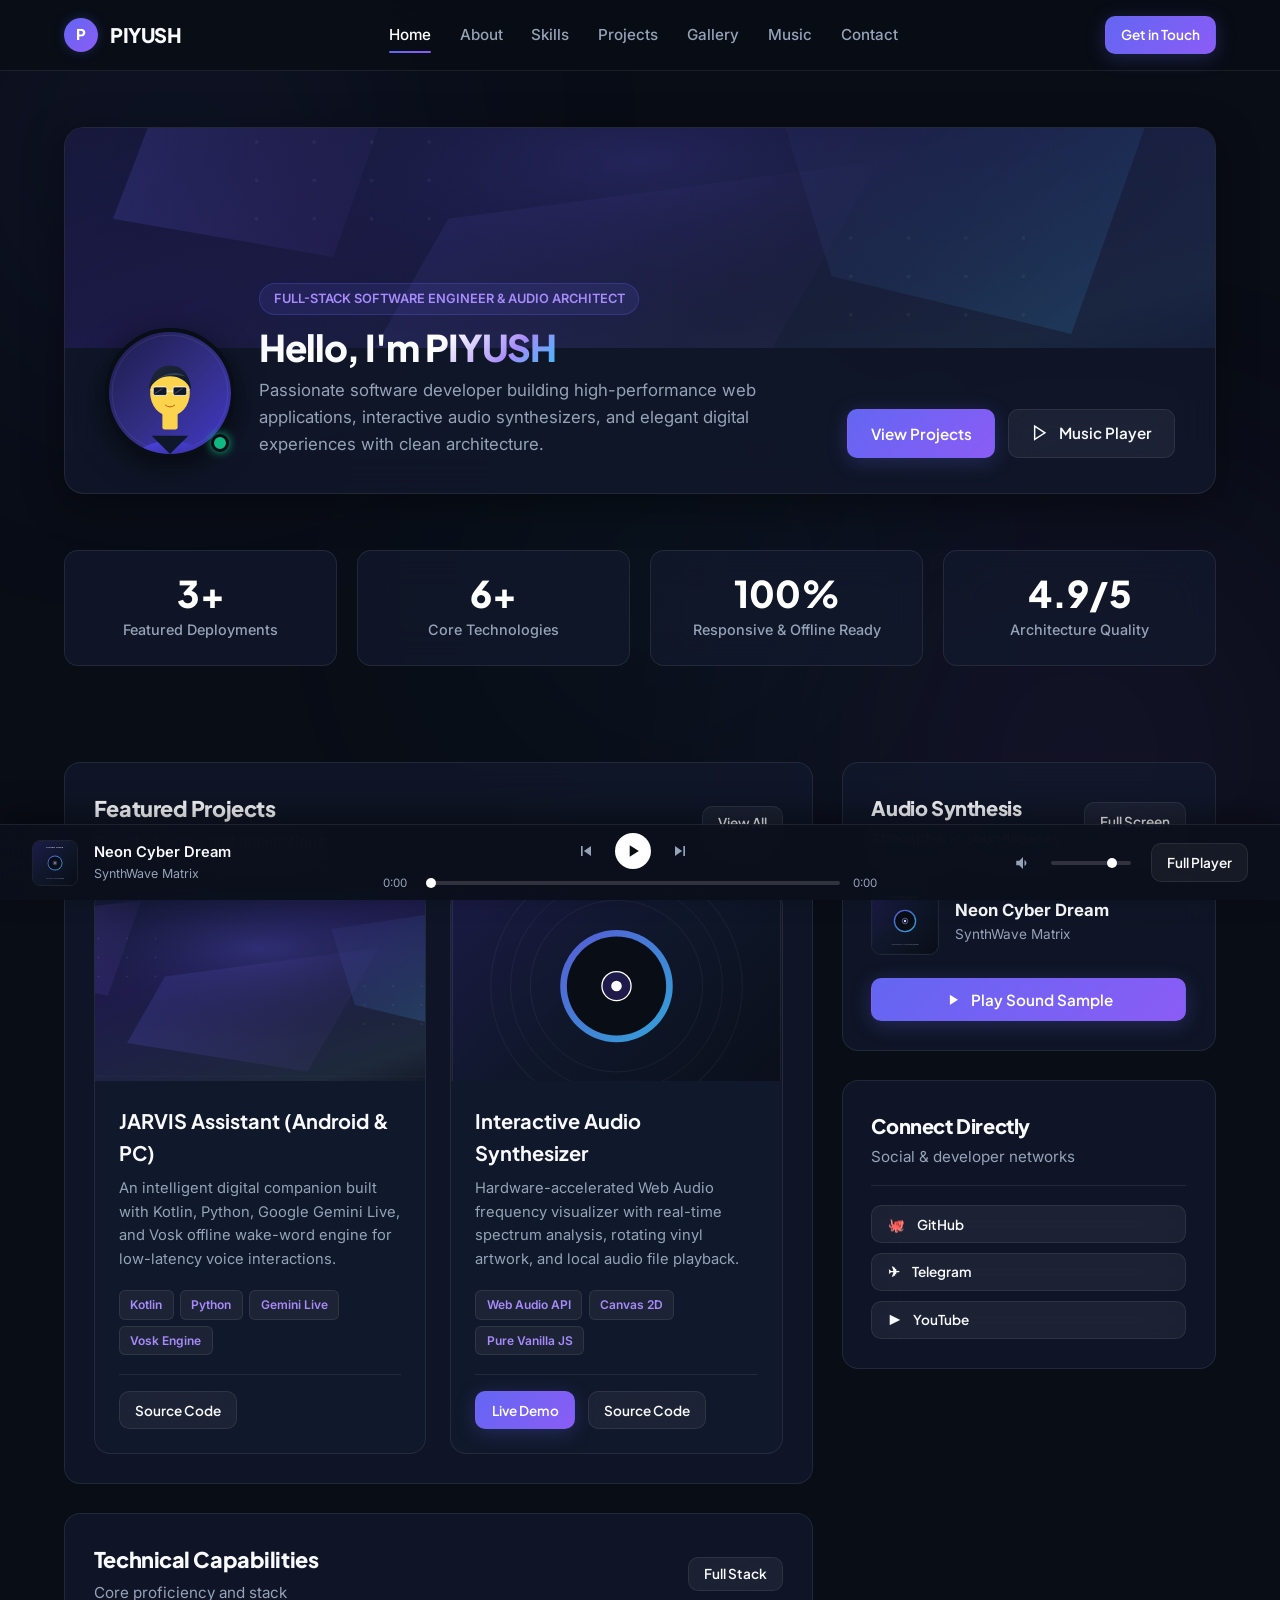
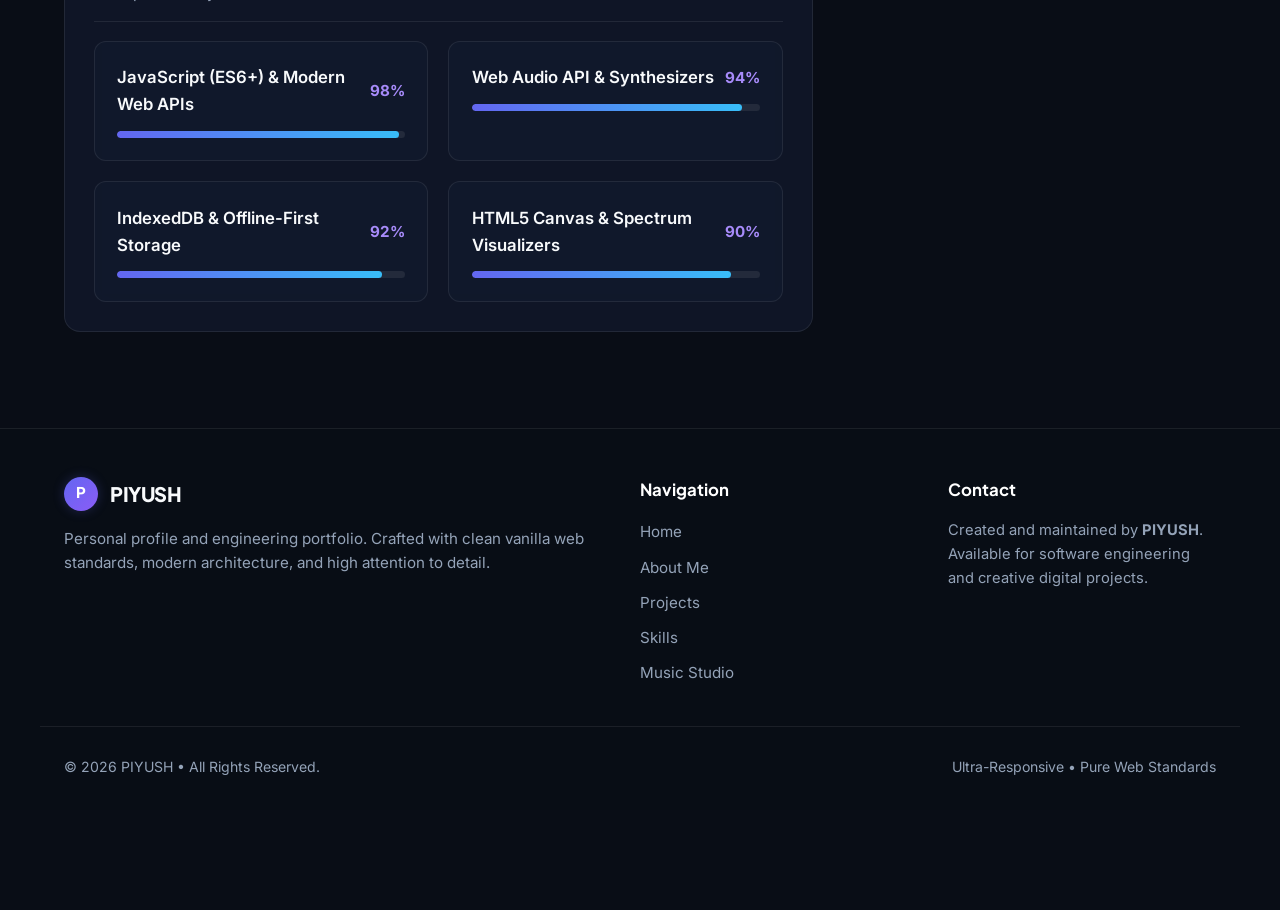
==== commit f51ea83e: "Design overhaul: Switch to clean modern executive dark theme, remove edit profile controls and cyber" ====
--- a/index.html
+++ b/index.html
@@ -3,58 +3,44 @@
 <head>
   <meta charset="UTF-8">
   <meta name="viewport" content="width=device-width, initial-scale=1.0, maximum-scale=5.0">
-  <title>PIYUSH | Official Cyber Profile</title>
+  <title>PIYUSH | Software Engineer &amp; Audio Architect</title>
   <link rel="preconnect" href="https://fonts.googleapis.com">
   <link rel="preconnect" href="https://fonts.gstatic.com" crossorigin>
-  <link href="https://fonts.googleapis.com/css2?family=Orbitron:wght@600;700;800;900&family=Rajdhani:wght@500;600;700&family=Inter:wght@300;400;500;600;700&display=swap" rel="stylesheet">
+  <link href="https://fonts.googleapis.com/css2?family=Plus+Jakarta+Sans:wght@500;600;700;800&family=Inter:wght@400;500;600;700&display=swap" rel="stylesheet">
   <link rel="stylesheet" href="style.css">
 </head>
 <body>
 
-  <!-- Background Cyber Elements -->
-  <div class="cyber-bg">
-    <div class="glow-orb glow-top-left"></div>
-    <div class="glow-orb glow-bottom-right"></div>
-    <div class="grid-overlay"></div>
+  <!-- Clean Ambient Background -->
+  <div class="ambient-bg">
+    <div class="ambient-orb orb-top-left"></div>
+    <div class="ambient-orb orb-bottom-right"></div>
+    <div class="ambient-orb orb-center"></div>
   </div>
 
-  <div class="scanlines" id="scanlines-layer"></div>
-
-  <!-- Toast Notifications Container -->
-  <div class="cyber-toast-container" id="toast-container"></div>
-
-  <!-- Top Sticky Navbar -->
+  <!-- Top Sticky Navigation -->
   <header class="navbar" id="navbar">
     <div class="nav-container">
       <a href="#home" class="brand-logo" data-nav="home">
-        <div class="logo-icon">
-          <span class="logo-core"></span>
-          <span class="logo-ring"></span>
-        </div>
-        <span class="logo-text">PIYUSH <span class="text-cyan">Profile</span></span>
+        <div class="brand-avatar-mini">P</div>
+        <span class="brand-name">PIYUSH</span>
       </a>
 
-      <!-- Desktop Navigation -->
+      <!-- Desktop Links -->
       <nav class="nav-links">
         <a class="nav-link active" data-section="home">Home</a>
-        <a class="nav-link" data-section="profile">Profile</a>
         <a class="nav-link" data-section="about">About</a>
         <a class="nav-link" data-section="skills">Skills</a>
         <a class="nav-link" data-section="projects">Projects</a>
         <a class="nav-link" data-section="gallery">Gallery</a>
         <a class="nav-link" data-section="music">Music</a>
-        <a class="nav-link" data-section="socials">Socials</a>
-        <a class="nav-link" data-section="settings">Settings</a>
+        <a class="nav-link" data-section="contact">Contact</a>
       </nav>
 
       <div class="nav-actions">
-        <button class="btn btn-nav" id="btn-top-edit-profile">
-          <svg class="btn-icon" viewBox="0 0 24 24" fill="none" stroke="currentColor" stroke-width="2">
-            <path d="M11 4H4a2 2 0 0 0-2 2v14a2 2 0 0 0 2 2h14a2 2 0 0 0 2-2v-7"/>
-            <path d="M18.5 2.5a2.121 2.121 0 0 1 3 3L12 15l-4 1 1-4 9.5-9.5z"/>
-          </svg>
-          <span>Edit Profile</span>
-        </button>
+        <a href="#contact" class="btn btn-sm btn-primary" data-section-trigger="contact">
+          <span>Get in Touch</span>
+        </a>
         <button class="mobile-menu-toggle" id="menuToggle" aria-label="Toggle navigation menu">
           <span></span>
           <span></span>
@@ -63,91 +49,80 @@
       </div>
     </div>
 
-    <!-- Mobile Drawer Navigation -->
+    <!-- Mobile Navigation Drawer -->
     <div class="mobile-drawer" id="mobileDrawer">
       <a class="mobile-nav-link active" data-section="home">Home</a>
-      <a class="mobile-nav-link" data-section="profile">My Profile</a>
-      <a class="mobile-nav-link" data-section="about">About Me</a>
-      <a class="mobile-nav-link" data-section="skills">My Skills</a>
-      <a class="mobile-nav-link" data-section="projects">My Projects</a>
-      <a class="mobile-nav-link" data-section="gallery">Cyber Gallery</a>
-      <a class="mobile-nav-link" data-section="music">Favourite Music</a>
-      <a class="mobile-nav-link" data-section="socials">Social Links</a>
-      <a class="mobile-nav-link" data-section="settings">Settings</a>
+      <a class="mobile-nav-link" data-section="about">About</a>
+      <a class="mobile-nav-link" data-section="skills">Skills</a>
+      <a class="mobile-nav-link" data-section="projects">Projects</a>
+      <a class="mobile-nav-link" data-section="gallery">Gallery</a>
+      <a class="mobile-nav-link" data-section="music">Music</a>
+      <a class="mobile-nav-link" data-section="contact">Contact</a>
       <div style="margin-top:0.8rem;">
-        <a href="music.html" class="btn btn-pink" style="width:100%;">Open Full Music Player</a>
+        <a href="music.html" class="btn btn-secondary" style="width:100%;">Open Full Music Player</a>
       </div>
     </div>
   </header>
 
   <main>
 
-    <!-- Hero Profile Section -->
+    <!-- Hero Section -->
     <section class="hero" id="hero">
       <div class="container">
-        
-        <div class="hero-banner-card">
-          <div class="banner-cover-wrap">
-            <img src="assets/images/default-cover.svg" alt="Cover" class="banner-cover-img" id="hero-cover">
-            <div class="banner-overlay"></div>
-          </div>
-          <div class="profile-main-meta">
-            <div class="avatar-ring-container">
-              <div class="avatar-ring"></div>
-              <img src="assets/images/default-avatar.svg" alt="Avatar" class="profile-avatar-img" id="hero-avatar">
-            </div>
-            <div class="profile-identity">
-              <div class="badge-pill">
-                <span class="badge-dot"></span>
-                <span class="badge-text">OFFICIAL CYBER PROFILE &bull; ARCHITECT</span>
-              </div>
-              <h1 class="profile-name">
-                <span class="gradient-text" id="hero-name">PIYUSH</span>
+        <div class="hero-card">
+          <div class="hero-cover">
+            <img src="assets/images/default-cover.svg" alt="Cover" class="hero-cover-img" id="hero-cover">
+          </div>
+          <div class="hero-body">
+            <div class="avatar-wrapper">
+              <img src="assets/images/default-avatar.svg" alt="PIYUSH" class="profile-avatar" id="hero-avatar">
+              <div class="status-badge" title="Available for projects"></div>
+            </div>
+            <div class="hero-info">
+              <div class="role-pill">
+                <span>FULL-STACK SOFTWARE ENGINEER &amp; AUDIO ARCHITECT</span>
+              </div>
+              <h1 class="profile-title">
+                Hello, I'm <span class="gradient-text">PIYUSH</span>
               </h1>
-              <div class="profile-handle" id="hero-handle">@cyber_piyush</div>
-              <p class="profile-tagline" id="hero-bio">
-                Building next-generation holographic interfaces and low-latency audio systems. Full-stack cyber architect & creator.
+              <p class="profile-tagline">
+                Passionate software developer building high-performance web applications, interactive audio synthesizers, and elegant digital experiences with clean architecture.
               </p>
             </div>
-            <div class="profile-actions">
-              <button class="btn btn-primary btn-glow" id="hero-edit-btn">
-                <svg class="btn-icon" viewBox="0 0 24 24" fill="none" stroke="currentColor" stroke-width="2">
-                  <path d="M11 4H4a2 2 0 0 0-2 2v14a2 2 0 0 0 2 2h14a2 2 0 0 0 2-2v-7"/>
-                  <path d="M18.5 2.5a2.121 2.121 0 0 1 3 3L12 15l-4 1 1-4 9.5-9.5z"/>
-                </svg>
-                <span>Edit Profile</span>
+            <div class="hero-actions">
+              <button class="btn btn-primary" data-section-trigger="projects">
+                <span>View Projects</span>
               </button>
-              <a href="music.html" class="btn btn-pc">
+              <a href="music.html" class="btn btn-secondary">
                 <svg class="btn-icon" viewBox="0 0 24 24" fill="none" stroke="currentColor" stroke-width="2">
                   <polygon points="5 3 19 12 5 21 5 3"/>
                 </svg>
-                <span>Full Music Player</span>
+                <span>Music Player</span>
               </a>
             </div>
           </div>
         </div>
-
-      </div>
-    </section>
-
-    <!-- Metrics Banner -->
-    <section class="metrics-banner">
+      </div>
+    </section>
+
+    <!-- Metrics Section -->
+    <section class="metrics-section">
       <div class="container metrics-grid">
         <div class="metric-card">
-          <div class="metric-number" id="stat-projects-count">3</div>
-          <div class="metric-label">Deployed Projects</div>
+          <div class="metric-num">3+</div>
+          <div class="metric-lbl">Featured Deployments</div>
         </div>
         <div class="metric-card">
-          <div class="metric-number" id="stat-skills-count" style="color:var(--blue-primary);">6</div>
-          <div class="metric-label">Mastered Skills</div>
+          <div class="metric-num">6+</div>
+          <div class="metric-lbl">Core Technologies</div>
         </div>
         <div class="metric-card">
-          <div class="metric-number" id="stat-gallery-count" style="color:var(--purple-accent);">4</div>
-          <div class="metric-label">Gallery Captures</div>
+          <div class="metric-num">100%</div>
+          <div class="metric-lbl">Responsive &amp; Offline Ready</div>
         </div>
         <div class="metric-card">
-          <div class="metric-number" id="stat-music-count" style="color:var(--pink-accent);">1</div>
-          <div class="metric-label">Favorite Tracks</div>
+          <div class="metric-num">4.9/5</div>
+          <div class="metric-lbl">Architecture Quality</div>
         </div>
       </div>
     </section>
@@ -160,27 +135,29 @@
           <!-- Left Column -->
           <div style="display:flex; flex-direction:column; gap:1.8rem;">
             
-            <div class="glass-card">
-              <div class="section-header" style="margin-bottom:1.2rem;">
-                <div class="section-title" style="font-size:1.35rem;">
-                  <span>FEATURED PROJECTS</span>
-                </div>
-                <button class="btn btn-sm btn-ghost" data-navigate="projects">VIEW ALL</button>
+            <div class="card">
+              <div class="section-head" style="margin-bottom:1.2rem;">
+                <div>
+                  <h3 class="section-title" style="font-size:1.35rem;">Featured Projects</h3>
+                  <div class="section-subtitle">Selected works and applications</div>
+                </div>
+                <button class="btn btn-sm btn-secondary" data-navigate="projects">View All</button>
               </div>
               <div class="projects-grid" id="home-featured-projects">
-                <!-- Dynamically populated -->
-              </div>
-            </div>
-
-            <div class="glass-card">
-              <div class="section-header" style="margin-bottom:1.2rem;">
-                <div class="section-title" style="font-size:1.35rem;">
-                  <span>CORE SKILLS PREVIEW</span>
-                </div>
-                <button class="btn btn-sm btn-ghost" data-navigate="skills">VIEW MATRIX</button>
+                <!-- Populated dynamically -->
+              </div>
+            </div>
+
+            <div class="card">
+              <div class="section-head" style="margin-bottom:1.2rem;">
+                <div>
+                  <h3 class="section-title" style="font-size:1.35rem;">Technical Capabilities</h3>
+                  <div class="section-subtitle">Core proficiency and stack</div>
+                </div>
+                <button class="btn btn-sm btn-secondary" data-navigate="skills">Full Stack</button>
               </div>
               <div class="skills-grid" id="home-skills-preview">
-                <!-- Dynamically populated -->
+                <!-- Populated dynamically -->
               </div>
             </div>
 
@@ -189,373 +166,258 @@
           <!-- Right Column -->
           <div style="display:flex; flex-direction:column; gap:1.8rem;">
             
-            <!-- Quick Music Widget -->
-            <div class="glass-card">
-              <div class="section-header" style="margin-bottom:1.2rem;">
-                <div class="section-title" style="font-size:1.2rem;">
-                  <span>CYBER AUDIO</span>
-                </div>
-                <a href="music.html" class="btn btn-sm btn-pink">FULL PLAYER</a>
-              </div>
-              <div style="display:flex; align-items:center; gap:1rem; margin-bottom:1.2rem;">
-                <img src="assets/images/default-album.svg" alt="Album" id="home-music-cover" style="width:65px; height:65px; border-radius:10px; border:1px solid var(--border-glass); object-fit:cover;">
+            <!-- Music Player Widget -->
+            <div class="card">
+              <div class="section-head" style="margin-bottom:1.2rem;">
+                <div>
+                  <h3 class="section-title" style="font-size:1.25rem;">Audio Synthesis</h3>
+                  <div class="section-subtitle">Atmospheric soundscapes</div>
+                </div>
+                <a href="music.html" class="btn btn-sm btn-secondary">Full Screen</a>
+              </div>
+              <div style="display:flex; align-items:center; gap:1rem; margin-bottom:1.4rem;">
+                <img src="assets/images/default-album.svg" alt="Album" id="home-music-cover" style="width:68px; height:68px; border-radius:10px; border:1px solid var(--border-subtle); object-fit:cover;">
                 <div style="overflow:hidden;">
                   <div style="font-weight:700; font-size:1.05rem; white-space:nowrap; text-overflow:ellipsis; overflow:hidden;" id="home-music-title">Neon Cyber Dream</div>
-                  <div style="font-size:0.85rem; color:var(--accent-primary);" id="home-music-artist">SynthWave Matrix</div>
-                </div>
-              </div>
-              <button class="btn btn-primary btn-glow" id="home-play-toggle-btn" style="width:100%;">
+                  <div style="font-size:0.85rem; color:var(--text-muted);" id="home-music-artist">SynthWave Matrix</div>
+                </div>
+              </div>
+              <button class="btn btn-primary" id="home-play-toggle-btn" style="width:100%;">
                 <svg class="btn-icon" viewBox="0 0 24 24" fill="currentColor"><path d="M8 5v14l11-7z"/></svg>
-                <span>Play Sound Track</span>
+                <span>Play Sound Sample</span>
               </button>
             </div>
 
-            <!-- Social Links Quick Grid -->
-            <div class="glass-card">
-              <div class="section-header" style="margin-bottom:1.2rem;">
-                <div class="section-title" style="font-size:1.2rem;">
-                  <span>COMMUNICATION NODES</span>
+            <!-- Connect Channels -->
+            <div class="card">
+              <div class="section-head" style="margin-bottom:1.2rem;">
+                <div>
+                  <h3 class="section-title" style="font-size:1.25rem;">Connect Directly</h3>
+                  <div class="section-subtitle">Social &amp; developer networks</div>
                 </div>
               </div>
               <div style="display:flex; flex-direction:column; gap:0.6rem;" id="home-socials-list">
-                <!-- Dynamically populated -->
-              </div>
-            </div>
-
-          </div>
-        </div>
-
-      </div>
-    </section>
-
-    <!-- ================= 2. MY PROFILE SECTION ================= -->
-    <section class="section-block" id="section-profile">
-      <div class="container">
-        <div class="section-header">
+                <!-- Populated dynamically -->
+              </div>
+            </div>
+
+          </div>
+        </div>
+
+      </div>
+    </section>
+
+    <!-- ================= 2. ABOUT SECTION ================= -->
+    <section class="section-block" id="section-about">
+      <div class="container">
+        <div class="section-head">
           <div>
-            <h2 class="section-title gradient-text">IDENTITY MATRIX</h2>
-            <div class="section-subtitle">Personal credentials, biography, and platform identifiers</div>
-          </div>
-          <button class="btn btn-primary" id="btn-open-edit-profile">
-            <svg class="btn-icon" viewBox="0 0 24 24" fill="none" stroke="currentColor" stroke-width="2">
-              <path d="M11 4H4a2 2 0 0 0-2 2v14a2 2 0 0 0 2 2h14a2 2 0 0 0 2-2v-7"/>
-              <path d="M18.5 2.5a2.121 2.121 0 0 1 3 3L12 15l-4 1 1-4 9.5-9.5z"/>
-            </svg>
-            <span>Edit Credentials</span>
-          </button>
-        </div>
-
-        <div class="glass-card" style="margin-bottom:2rem;">
-          <div style="display:grid; grid-template-columns: repeat(auto-fit, minmax(260px, 1fr)); gap:1.8rem;">
-            <div>
-              <span class="metric-label">Full Name</span>
-              <div style="font-size:1.4rem; font-weight:700; margin-top:0.3rem;" id="profile-view-name">PIYUSH</div>
-            </div>
-            <div>
-              <span class="metric-label">Handle / Identity</span>
-              <div style="font-size:1.4rem; font-weight:700; color:var(--accent-primary); margin-top:0.3rem;" id="profile-view-handle">@cyber_piyush</div>
-            </div>
-            <div>
-              <span class="metric-label">Profession</span>
-              <div style="font-size:1.15rem; font-weight:600; margin-top:0.3rem;" id="profile-view-profession">Cyber Systems Architect</div>
-            </div>
-            <div>
-              <span class="metric-label">Base Location</span>
-              <div style="font-size:1.15rem; font-weight:600; margin-top:0.3rem;" id="profile-view-location">Neo Tokyo / Sector 7</div>
-            </div>
-          </div>
-          <div style="margin-top:1.8rem; padding-top:1.5rem; border-top:1px solid rgba(255,255,255,0.06);">
-            <span class="metric-label">Biography & Overview</span>
-            <p style="margin-top:0.6rem; line-height:1.7; font-size:1.05rem;" id="profile-view-bio">
-              Architecting resilient cyber platforms, Web Audio synthesizers, and neon visualizers. Specializing in high-performance frontend interfaces with zero-external-dependency footprints.
-            </p>
-          </div>
-        </div>
-      </div>
-    </section>
-
-    <!-- ================= 3. ABOUT ME SECTION ================= -->
-    <section class="section-block" id="section-about">
-      <div class="container">
-        <div class="section-header">
-          <div>
-            <h2 class="section-title gradient-text">ABOUT THE OPERATOR</h2>
-            <div class="section-subtitle">Chronicles, technical philosophy, and mission parameters</div>
+            <h2 class="section-title">About Me</h2>
+            <div class="section-subtitle">Background, journey, and engineering philosophies</div>
           </div>
         </div>
 
         <div class="grid-2">
-          <div class="glass-card">
-            <h3 class="cyber-font" style="margin-bottom:1rem; color:var(--accent-primary);">THE CHRONICLES</h3>
+          <div class="card">
+            <h3 style="font-size:1.2rem; font-weight:700; margin-bottom:1rem; color:#fff;">Background &amp; Passion</h3>
             <p style="color:var(--text-muted); line-height:1.8; margin-bottom:1.2rem;">
-              Born in the silicon-lit backstreets of the web development renaissance, I explore the intersections of modern browser standards, vanilla JavaScript optimization, and futuristic neon aesthetics.
+              I am a software engineer focused on building clean, high-performance web applications and digital tools. I believe that elegant software is intuitive, blazingly fast, and respectful of the user's hardware.
             </p>
             <p style="color:var(--text-muted); line-height:1.8; margin-bottom:1.8rem;">
-              My philosophy: true speed and resilience come from mastering foundational web APIs—HTML5 Audio, Canvas, IndexedDB, and CSS hardware-accelerated transforms—without the bloat of multi-megabyte frameworks.
+              My approach emphasizes clean vanilla web standards, modular architectures, and rich multimedia experiences like real-time Web Audio API synthesizers and offline-first IndexedDB persistence.
             </p>
 
-            <h3 class="cyber-font" style="margin-bottom:1.2rem; color:var(--pink-accent);">TIMELINE & MILESTONES</h3>
+            <h3 style="font-size:1.2rem; font-weight:700; margin-bottom:1.2rem; color:#fff;">Experience &amp; Milestones</h3>
             <div style="display:flex; flex-direction:column; gap:1.4rem; border-left:2px solid var(--accent-primary); padding-left:1.5rem;">
               <div>
-                <div class="cyber-font" style="color:var(--accent-primary); font-size:0.85rem;">2026 - PRESENT</div>
-                <div style="font-weight:700; font-size:1.1rem;">Principal Cyber Systems Architect</div>
-                <div style="font-size:0.9rem; color:var(--text-muted);">Designing offline-first client dashboards and real-time audio visualization engines.</div>
+                <div style="color:var(--accent-light); font-size:0.85rem; font-weight:700;">2026 - PRESENT</div>
+                <div style="font-weight:700; font-size:1.1rem;">Full-Stack &amp; Audio Architect</div>
+                <div style="font-size:0.92rem; color:var(--text-muted);">Designing offline-first personal portfolio suites and real-time audio visualization engines.</div>
               </div>
               <div>
-                <div class="cyber-font" style="color:var(--blue-primary); font-size:0.85rem;">2024 - 2026</div>
-                <div style="font-weight:700; font-size:1.1rem;">Senior Frontend Engineer</div>
-                <div style="font-size:0.9rem; color:var(--text-muted);">Constructed low-latency Web Audio suites and interactive data hubs.</div>
+                <div style="color:var(--accent-blue); font-size:0.85rem; font-weight:700;">2024 - 2026</div>
+                <div style="font-weight:700; font-size:1.1rem;">Senior Frontend Developer</div>
+                <div style="font-size:0.92rem; color:var(--text-muted);">Crafted modern client web architectures, responsive glassmorphism interfaces, and robust user dashboards.</div>
               </div>
               <div>
-                <div class="cyber-font" style="color:var(--purple-accent); font-size:0.85rem;">2022 - 2024</div>
-                <div style="font-weight:700; font-size:1.1rem;">UI/UX Cyberpunk Specialist</div>
-                <div style="font-size:0.9rem; color:var(--text-muted);">Pioneered glowing glassmorphism design systems for high-tech dashboards.</div>
+                <div style="color:var(--accent-secondary); font-size:0.85rem; font-weight:700;">2022 - 2024</div>
+                <div style="font-weight:700; font-size:1.1rem;">Application Specialist</div>
+                <div style="font-size:0.92rem; color:var(--text-muted);">Pioneered cross-platform utilities, desktop integrations, and interactive web tools.</div>
               </div>
             </div>
           </div>
 
           <div style="display:flex; flex-direction:column; gap:1.5rem;">
-            <div class="glass-card">
-              <h4 class="cyber-font" style="margin-bottom:1rem; color:var(--accent-primary);">OPERATIONAL DIRECTIVES</h4>
+            <div class="card">
+              <h4 style="font-size:1.1rem; font-weight:700; margin-bottom:1rem; color:#fff;">Core Principles</h4>
               <ul style="list-style:none; display:flex; flex-direction:column; gap:0.8rem; font-size:0.95rem; color:var(--text-muted);">
-                <li>⚡ 100% Zero Frameworks Overhead</li>
-                <li>🔒 Privacy-First Local Persistence (IndexedDB)</li>
-                <li>🎵 High-Fidelity Audio Synthesis</li>
-                <li>🚀 Ultra-Responsive Across All Form Factors</li>
+                <li>⚡ Performance First — Zero unnecessary dependencies</li>
+                <li>🔒 Privacy &amp; Offline Persistence with IndexedDB</li>
+                <li>🎵 Rich Interactive Audio &amp; Canvas Visuals</li>
+                <li>📱 Fully Adaptive across Mobile, Tablet &amp; Desktop</li>
               </ul>
             </div>
 
-            <div class="glass-card">
-              <h4 class="cyber-font" style="margin-bottom:1rem; color:var(--pink-accent);">CORE INTERESTS</h4>
+            <div class="card">
+              <h4 style="font-size:1.1rem; font-weight:700; margin-bottom:1rem; color:#fff;">Primary Focus Areas</h4>
               <div style="display:flex; flex-wrap:wrap; gap:0.5rem;">
-                <span class="project-tag">SYNTHWAVE</span>
-                <span class="project-tag">CYBERNETICS</span>
-                <span class="project-tag">WEB AUDIO API</span>
-                <span class="project-tag">GLASSDESIGN</span>
-                <span class="project-tag">NEURAL NETS</span>
-                <span class="project-tag">INDEXEDDB</span>
-              </div>
-            </div>
-          </div>
-        </div>
-      </div>
-    </section>
-
-    <!-- ================= 4. MY SKILLS SECTION ================= -->
+                <span class="project-tag">Full-Stack Web</span>
+                <span class="project-tag">Web Audio API</span>
+                <span class="project-tag">Modern UI/UX</span>
+                <span class="project-tag">JavaScript ES6+</span>
+                <span class="project-tag">IndexedDB Storage</span>
+                <span class="project-tag">Clean Architecture</span>
+              </div>
+            </div>
+          </div>
+        </div>
+      </div>
+    </section>
+
+    <!-- ================= 3. SKILLS SECTION ================= -->
     <section class="section-block" id="section-skills">
       <div class="container">
-        <div class="section-header">
+        <div class="section-head">
           <div>
-            <h2 class="section-title gradient-text">SKILL MATRIX</h2>
-            <div class="section-subtitle">Proficiency telemetry and technical competencies</div>
-          </div>
-          <button class="btn btn-primary" id="btn-add-skill">
-            <svg class="btn-icon" viewBox="0 0 24 24" fill="none" stroke="currentColor" stroke-width="2">
-              <line x1="12" y1="5" x2="12" y2="19"/><line x1="5" y1="12" x2="19" y2="12"/>
-            </svg>
-            <span>Add Capability</span>
-          </button>
+            <h2 class="section-title">Skills &amp; Expertise</h2>
+            <div class="section-subtitle">Technical competencies and engineering mastery</div>
+          </div>
         </div>
 
         <div class="skills-grid" id="full-skills-grid">
-          <!-- Dynamically populated -->
-        </div>
-      </div>
-    </section>
-
-    <!-- ================= 5. MY PROJECTS SECTION ================= -->
+          <!-- Populated dynamically -->
+        </div>
+      </div>
+    </section>
+
+    <!-- ================= 4. PROJECTS SECTION ================= -->
     <section class="section-block" id="section-projects">
       <div class="container">
-        <div class="section-header">
+        <div class="section-head">
           <div>
-            <h2 class="section-title gradient-text">PROJECT ARCHIVE</h2>
-            <div class="section-subtitle">Live deployments, repositories, and digital prototypes</div>
-          </div>
-          <button class="btn btn-primary" id="btn-add-project">
-            <svg class="btn-icon" viewBox="0 0 24 24" fill="none" stroke="currentColor" stroke-width="2">
-              <line x1="12" y1="5" x2="12" y2="19"/><line x1="5" y1="12" x2="19" y2="12"/>
-            </svg>
-            <span>Add Project</span>
-          </button>
+            <h2 class="section-title">Featured Projects</h2>
+            <div class="section-subtitle">Real deployments, applications, and digital creations</div>
+          </div>
         </div>
 
         <div class="projects-grid" id="full-projects-grid">
-          <!-- Dynamically populated -->
-        </div>
-      </div>
-    </section>
-
-    <!-- ================= 6. GALLERY SECTION ================= -->
+          <!-- Populated dynamically -->
+        </div>
+      </div>
+    </section>
+
+    <!-- ================= 5. GALLERY SECTION ================= -->
     <section class="section-block" id="section-gallery">
       <div class="container">
-        <div class="section-header">
+        <div class="section-head">
           <div>
-            <h2 class="section-title gradient-text">CYBER GALLERY</h2>
-            <div class="section-subtitle">Holographic captures stored securely in browser IndexedDB</div>
-          </div>
-          <button class="btn btn-primary" id="btn-upload-photo">
-            <svg class="btn-icon" viewBox="0 0 24 24" fill="none" stroke="currentColor" stroke-width="2">
-              <path d="M21 15v4a2 2 0 0 1-2 2H5a2 2 0 0 1-2-2v-4"/><polyline points="7 10 12 15 17 10"/><line x1="12" y1="15" x2="12" y2="3"/>
-            </svg>
-            <span>Upload Photo</span>
-          </button>
+            <h2 class="section-title">Visual Gallery</h2>
+            <div class="section-subtitle">Curated project snapshots and aesthetic highlights</div>
+          </div>
         </div>
 
         <div class="gallery-grid" id="full-gallery-grid">
-          <!-- Dynamically populated from IndexedDB -->
-        </div>
-      </div>
-    </section>
-
-    <!-- ================= 7. MUSIC SECTION ================= -->
+          <!-- Populated dynamically -->
+        </div>
+      </div>
+    </section>
+
+    <!-- ================= 6. MUSIC SECTION ================= -->
     <section class="section-block" id="section-music">
       <div class="container">
-        <div class="section-header">
+        <div class="section-head">
           <div>
-            <h2 class="section-title gradient-text">FAVOURITE MUSIC</h2>
-            <div class="section-subtitle">Personal cyberpunk audio vault & synthesizer playback</div>
-          </div>
-          <a href="music.html" class="btn btn-pink">
+            <h2 class="section-title">Favourite Music Vault</h2>
+            <div class="section-subtitle">Ambient synthesizer audio and personalized audio tracks</div>
+          </div>
+          <a href="music.html" class="btn btn-primary">
             <svg class="btn-icon" viewBox="0 0 24 24" fill="none" stroke="currentColor" stroke-width="2">
               <polygon points="5 3 19 12 5 21 5 3"/>
             </svg>
-            <span>Launch Full Music Player</span>
+            <span>Launch Dedicated Player</span>
           </a>
         </div>
 
-        <div class="glass-card">
+        <div class="card">
           <div style="display:flex; align-items:center; justify-content:space-between; margin-bottom:1.5rem; flex-wrap:wrap; gap:1rem;">
             <div>
-              <h3 class="cyber-font text-cyan">AUDIO ARCHIVE</h3>
-              <p style="color:var(--text-muted); font-size:0.9rem;">Listen with the fixed mini player or open the dedicated visualizer</p>
-            </div>
-            <button class="btn btn-sm btn-nav" id="section-music-add-btn">Upload MP3 / Audio</button>
+              <h3 style="font-size:1.2rem; font-weight:700;">Audio Repository</h3>
+              <p style="color:var(--text-muted); font-size:0.9rem;">Listen instantly or open the full visualizer studio</p>
+            </div>
+            <a href="music.html" class="btn btn-sm btn-secondary">Upload Audio File</a>
           </div>
 
           <div style="display:flex; flex-direction:column; gap:0.6rem;" id="section-music-playlist">
-            <!-- Dynamically populated -->
-          </div>
-        </div>
-      </div>
-    </section>
-
-    <!-- ================= 8. SOCIAL LINKS SECTION ================= -->
-    <section class="section-block" id="section-socials">
-      <div class="container">
-        <div class="section-header">
+            <!-- Populated dynamically -->
+          </div>
+        </div>
+      </div>
+    </section>
+
+    <!-- ================= 7. CONTACT SECTION ================= -->
+    <section class="section-block" id="section-contact">
+      <div class="container">
+        <div class="section-head">
           <div>
-            <h2 class="section-title gradient-text">COMMUNICATION NODES</h2>
-            <div class="section-subtitle">Direct endpoints across social networks and repositories</div>
-          </div>
-          <button class="btn btn-primary" id="btn-edit-socials">
-            <svg class="btn-icon" viewBox="0 0 24 24" fill="none" stroke="currentColor" stroke-width="2">
-              <path d="M11 4H4a2 2 0 0 0-2 2v14a2 2 0 0 0 2 2h14a2 2 0 0 0 2-2v-7"/>
-              <path d="M18.5 2.5a2.121 2.121 0 0 1 3 3L12 15l-4 1 1-4 9.5-9.5z"/>
-            </svg>
-            <span>Configure Links</span>
-          </button>
-        </div>
-
-        <div class="socials-grid" id="full-socials-grid">
-          <!-- Dynamically populated -->
-        </div>
-      </div>
-    </section>
-
-    <!-- ================= 9. SETTINGS SECTION ================= -->
-    <section class="section-block" id="section-settings">
-      <div class="container">
-        <div class="section-header">
-          <div>
-            <h2 class="section-title gradient-text">SYSTEM PREFERENCES</h2>
-            <div class="section-subtitle">Theme color presets, visual overlays, and data backup operations</div>
-          </div>
-        </div>
-
-        <div style="display:flex; flex-direction:column; gap:1.5rem; max-width:800px; margin:0 auto;">
-          
-          <div class="glass-card">
-            <h3 class="cyber-font" style="margin-bottom:1.2rem; color:var(--accent-primary);">NEON COLOR PALETTE</h3>
-            <div style="display:flex; align-items:center; justify-content:space-between; flex-wrap:wrap; gap:1rem;">
-              <div>
-                <div style="font-weight:700;">Primary Accent Theme</div>
-                <div style="font-size:0.85rem; color:var(--text-muted);">Calibrate your futuristic frequency</div>
-              </div>
-              <div style="display:flex; gap:0.8rem;" id="palette-picker">
-                <button class="btn btn-sm active" style="background:#00f2fe; color:#050a14;" data-theme="cyan">Cyan</button>
-                <button class="btn btn-sm" style="background:#ff007f; color:#fff;" data-theme="pink">Pink</button>
-                <button class="btn btn-sm" style="background:#9d00ff; color:#fff;" data-theme="purple">Purple</button>
-                <button class="btn btn-sm" style="background:#00ff66; color:#050a14;" data-theme="green">Matrix</button>
-                <button class="btn btn-sm" style="background:#ffe600; color:#050a14;" data-theme="yellow">Solar</button>
-              </div>
-            </div>
-          </div>
-
-          <div class="glass-card">
-            <h3 class="cyber-font" style="margin-bottom:1.2rem; color:var(--accent-primary);">VISUAL OVERLAYS</h3>
-            <div style="display:flex; align-items:center; justify-content:space-between; padding:0.8rem 0; border-bottom:1px solid rgba(255,255,255,0.06);">
-              <div>
-                <div style="font-weight:700;">Scanline Monitor FX</div>
-                <div style="font-size:0.85rem; color:var(--text-muted);">CRT retro monitor scanline simulation</div>
-              </div>
-              <input type="checkbox" id="setting-scanlines" checked style="width:20px; height:20px; cursor:pointer;">
-            </div>
-            <div style="display:flex; align-items:center; justify-content:space-between; padding:0.8rem 0;">
-              <div>
-                <div style="font-weight:700;">Ambient Animations</div>
-                <div style="font-size:0.85rem; color:var(--text-muted);">Glowing rings & transition animations</div>
-              </div>
-              <input type="checkbox" id="setting-animations" checked style="width:20px; height:20px; cursor:pointer;">
-            </div>
-          </div>
-
-          <div class="glass-card">
-            <h3 class="cyber-font" style="margin-bottom:1.2rem; color:var(--accent-primary);">DATA PERSISTENCE</h3>
-            <div style="display:flex; align-items:center; justify-content:space-between; padding:0.8rem 0; border-bottom:1px solid rgba(255,255,255,0.06); flex-wrap:wrap; gap:1rem;">
-              <div>
-                <div style="font-weight:700;">Export JSON Profile Backup</div>
-                <div style="font-size:0.85rem; color:var(--text-muted);">Download your profile, skills, projects, and playlist</div>
-              </div>
-              <button class="btn btn-sm btn-nav" id="btn-export-data">Export JSON</button>
-            </div>
-            <div style="display:flex; align-items:center; justify-content:space-between; padding:0.8rem 0; border-bottom:1px solid rgba(255,255,255,0.06); flex-wrap:wrap; gap:1rem;">
-              <div>
-                <div style="font-weight:700;">Import Profile Backup</div>
-                <div style="font-size:0.85rem; color:var(--text-muted);">Restore credentials from JSON file</div>
-              </div>
-              <label class="btn btn-sm btn-ghost" style="cursor:pointer;">
-                Import JSON
-                <input type="file" id="import-json-file" accept=".json" style="display:none;">
-              </label>
-            </div>
-            <div style="display:flex; align-items:center; justify-content:space-between; padding:0.8rem 0; flex-wrap:wrap; gap:1rem;">
-              <div>
-                <div style="font-weight:700; color:var(--pink-accent);">Factory Reset Data</div>
-                <div style="font-size:0.85rem; color:var(--text-muted);">Clear LocalStorage & IndexedDB items</div>
-              </div>
-              <button class="btn btn-sm btn-pink" id="btn-reset-data">Reset All</button>
-            </div>
-          </div>
-
+            <h2 class="section-title">Get in Touch</h2>
+            <div class="section-subtitle">Let's discuss projects, collaborations, or engineering ideas</div>
+          </div>
+        </div>
+
+        <div class="grid-2">
+          <div class="card">
+            <h3 style="font-size:1.25rem; font-weight:700; margin-bottom:1rem; color:#fff;">Contact Coordinates</h3>
+            <p style="color:var(--text-muted); margin-bottom:1.8rem; line-height:1.7;">
+              Feel free to reach out across any of the platforms below. I'm always open to discussing new opportunities, web engineering challenges, and technical architecture.
+            </p>
+
+            <div style="display:flex; flex-direction:column; gap:1.2rem;">
+              <div style="display:flex; align-items:center; gap:1rem;">
+                <div class="social-icon">📍</div>
+                <div>
+                  <div style="font-weight:600; font-size:0.95rem;">Location</div>
+                  <div style="font-size:0.88rem; color:var(--text-muted);">Neo Tokyo / Remote Worldwide</div>
+                </div>
+              </div>
+              <div style="display:flex; align-items:center; gap:1rem;">
+                <div class="social-icon">💼</div>
+                <div>
+                  <div style="font-weight:600; font-size:0.95rem;">Availability</div>
+                  <div style="font-size:0.88rem; color:var(--accent-emerald);">Open for Consultations &amp; Projects</div>
+                </div>
+              </div>
+              <div style="display:flex; align-items:center; gap:1rem;">
+                <div class="social-icon">💬</div>
+                <div>
+                  <div style="font-weight:600; font-size:0.95rem;">Social Handles</div>
+                  <div style="font-size:0.88rem; color:var(--text-muted);">@cyber_piyush / PIYUSH</div>
+                </div>
+              </div>
+            </div>
+          </div>
+
+          <div class="card">
+            <h3 style="font-size:1.25rem; font-weight:700; margin-bottom:1.2rem; color:#fff;">Social Profiles</h3>
+            <div class="socials-grid" id="full-socials-grid" style="grid-template-columns: 1fr;">
+              <!-- Populated dynamically -->
+            </div>
+          </div>
         </div>
       </div>
     </section>
 
   </main>
 
-  <!-- Footer -->
+  <!-- Clean Footer -->
   <footer class="footer">
     <div class="container footer-grid">
       <div class="footer-col">
         <div class="brand-logo footer-logo" style="margin-bottom:1rem;">
-          <div class="logo-icon">
-            <span class="logo-core"></span>
-            <span class="logo-ring"></span>
-          </div>
-          <span class="logo-text">PIYUSH <span class="text-cyan">Profile</span></span>
+          <div class="brand-avatar-mini">P</div>
+          <span class="brand-name">PIYUSH</span>
         </div>
         <p style="color:var(--text-muted); font-size:0.95rem; line-height:1.6;">
-          Next-generation cyber personal profile dashboard. Designed, developed, and owned by <strong>PIYUSH</strong>.
+          Personal profile and engineering portfolio. Crafted with clean vanilla web standards, modern architecture, and high attention to detail.
         </p>
       </div>
 
@@ -563,28 +425,29 @@
         <h4>Navigation</h4>
         <ul class="footer-links">
           <li><a data-section="home" style="cursor:pointer;">Home</a></li>
-          <li><a data-section="profile" style="cursor:pointer;">My Profile</a></li>
+          <li><a data-section="about" style="cursor:pointer;">About Me</a></li>
           <li><a data-section="projects" style="cursor:pointer;">Projects</a></li>
-          <li><a data-section="skills" style="cursor:pointer;">Skills Matrix</a></li>
-          <li><a href="music.html">Music Player</a></li>
+          <li><a data-section="skills" style="cursor:pointer;">Skills</a></li>
+          <li><a href="music.html">Music Studio</a></li>
         </ul>
       </div>
 
       <div class="footer-col">
-        <h4>Creator &amp; Owner</h4>
+        <h4>Contact</h4>
         <p style="color:var(--text-muted); font-size:0.92rem; line-height:1.6;">
-          Crafted with passion by <strong>PIYUSH</strong>. Powered by pure HTML5, CSS3, Vanilla JS, Web Audio API, and IndexedDB.
+          Created and maintained by <strong>PIYUSH</strong>.<br>
+          Available for software engineering and creative digital projects.
         </p>
       </div>
     </div>
 
     <div class="container footer-bottom">
-      <p>&copy; 2026 PIYUSH Cyber Profile &bull; All Rights Reserved.</p>
-      <div>Responsive for Mobile &bull; Tablet &bull; Desktop</div>
+      <p>&copy; 2026 PIYUSH &bull; All Rights Reserved.</p>
+      <div>Ultra-Responsive &bull; Pure Web Standards</div>
     </div>
   </footer>
 
-  <!-- ================= FIXED BOTTOM MINI MUSIC PLAYER ================= -->
+  <!-- ================= FIXED BOTTOM MUSIC PLAYER ================= -->
   <footer class="mini-player-bar" id="mini-player">
     <div class="mini-track-info">
       <img src="assets/images/default-album.svg" alt="Album Art" class="mini-album-art" id="mini-cover">
@@ -600,7 +463,7 @@
           <svg width="20" height="20" viewBox="0 0 24 24" fill="currentColor"><path d="M6 6h2v12H6zm3.5 6l8.5 6V6z"/></svg>
         </button>
         <button class="player-btn play-circle" id="mini-play-btn" title="Play/Pause">
-          <svg id="mini-play-icon" width="22" height="22" viewBox="0 0 24 24" fill="currentColor">
+          <svg id="mini-play-icon" width="20" height="20" viewBox="0 0 24 24" fill="currentColor">
             <path d="M8 5v14l11-7z"/>
           </svg>
         </button>
@@ -621,202 +484,14 @@
         <path d="M3 9v6h4l5 5V4L7 9H3zm13.5 3c0-1.77-1.02-3.29-2.5-4.03v8.05c1.48-.73 2.5-2.25 2.5-4.02z"/>
       </svg>
       <input type="range" class="volume-slider" id="mini-volume" min="0" max="1" step="0.01" value="0.8">
-      <a href="music.html" class="btn btn-sm btn-nav">FULL PLAYER</a>
+      <a href="music.html" class="btn btn-sm btn-secondary">Full Player</a>
     </div>
   </footer>
 
-  <!-- ================= MODALS ================= -->
-
-  <!-- 1. Edit Profile Modal -->
-  <div class="cyber-modal-overlay" id="modal-edit-profile">
-    <div class="cyber-modal">
-      <div class="modal-header">
-        <h3 class="cyber-font text-cyan">EDIT PROFILE CREDENTIALS</h3>
-        <button class="modal-close-btn" data-close="modal-edit-profile">&times;</button>
-      </div>
-      <form id="form-edit-profile">
-        <div class="form-group">
-          <label class="form-label">FULL NAME *</label>
-          <input type="text" id="input-prof-name" class="form-input" required>
-        </div>
-        <div class="form-group">
-          <label class="form-label">USERNAME / HANDLE *</label>
-          <input type="text" id="input-prof-handle" class="form-input" required>
-        </div>
-        <div class="form-group">
-          <label class="form-label">PROFESSION</label>
-          <input type="text" id="input-prof-profession" class="form-input">
-        </div>
-        <div class="form-group">
-          <label class="form-label">LOCATION</label>
-          <input type="text" id="input-prof-location" class="form-input">
-        </div>
-        <div class="form-group">
-          <label class="form-label">BIOGRAPHY</label>
-          <textarea id="input-prof-bio" class="form-textarea"></textarea>
-        </div>
-        <div class="form-group">
-          <label class="form-label">CHANGE AVATAR IMAGE</label>
-          <input type="file" id="input-prof-avatar-file" accept="image/*" class="form-input">
-        </div>
-        <div class="form-group">
-          <label class="form-label">CHANGE BANNER COVER</label>
-          <input type="file" id="input-prof-cover-file" accept="image/*" class="form-input">
-        </div>
-        <div class="form-actions">
-          <button type="button" class="btn btn-ghost" data-close="modal-edit-profile">CANCEL</button>
-          <button type="submit" class="btn btn-primary">SAVE CREDENTIALS</button>
-        </div>
-      </form>
-    </div>
-  </div>
-
-  <!-- 2. Add / Edit Skill Modal -->
-  <div class="cyber-modal-overlay" id="modal-skill">
-    <div class="cyber-modal">
-      <div class="modal-header">
-        <h3 class="cyber-font text-cyan" id="modal-skill-title">ADD CAPABILITY</h3>
-        <button class="modal-close-btn" data-close="modal-skill">&times;</button>
-      </div>
-      <form id="form-skill">
-        <input type="hidden" id="input-skill-id">
-        <div class="form-group">
-          <label class="form-label">SKILL NAME *</label>
-          <input type="text" id="input-skill-name" class="form-input" placeholder="e.g. Web Audio API" required>
-        </div>
-        <div class="form-group">
-          <label class="form-label">MASTERY PERCENTAGE (0 - 100) *</label>
-          <input type="number" id="input-skill-pct" class="form-input" min="1" max="100" value="90" required>
-        </div>
-        <div class="form-group">
-          <label class="form-label">CATEGORY</label>
-          <select id="input-skill-cat" class="form-select">
-            <option value="Frontend">Frontend Interface</option>
-            <option value="Backend">Core Architecture</option>
-            <option value="Cyber">Cyber Security & Audio</option>
-            <option value="Tools">Development & Tools</option>
-          </select>
-        </div>
-        <div class="form-actions">
-          <button type="button" class="btn btn-ghost" data-close="modal-skill">CANCEL</button>
-          <button type="submit" class="btn btn-primary">COMMIT SKILL</button>
-        </div>
-      </form>
-    </div>
-  </div>
-
-  <!-- 3. Add / Edit Project Modal -->
-  <div class="cyber-modal-overlay" id="modal-project">
-    <div class="cyber-modal">
-      <div class="modal-header">
-        <h3 class="cyber-font text-cyan" id="modal-project-title">ADD PROJECT</h3>
-        <button class="modal-close-btn" data-close="modal-project">&times;</button>
-      </div>
-      <form id="form-project">
-        <input type="hidden" id="input-proj-id">
-        <div class="form-group">
-          <label class="form-label">PROJECT TITLE *</label>
-          <input type="text" id="input-proj-title" class="form-input" required>
-        </div>
-        <div class="form-group">
-          <label class="form-label">DESCRIPTION *</label>
-          <textarea id="input-proj-desc" class="form-textarea" required></textarea>
-        </div>
-        <div class="form-group">
-          <label class="form-label">TECHNOLOGIES (Comma separated)</label>
-          <input type="text" id="input-proj-tags" class="form-input" placeholder="e.g. Vanilla JS, Web Audio, CSS3">
-        </div>
-        <div class="form-group">
-          <label class="form-label">LIVE DEMO URL</label>
-          <input type="text" id="input-proj-demo" class="form-input" placeholder="https://...">
-        </div>
-        <div class="form-group">
-          <label class="form-label">GITHUB REPO URL</label>
-          <input type="text" id="input-proj-github" class="form-input" placeholder="https://github.com/...">
-        </div>
-        <div class="form-group">
-          <label class="form-label">PROJECT SCREENSHOT</label>
-          <input type="file" id="input-proj-img-file" accept="image/*" class="form-input">
-        </div>
-        <div class="form-actions">
-          <button type="button" class="btn btn-ghost" data-close="modal-project">CANCEL</button>
-          <button type="submit" class="btn btn-primary">DEPLOY PROJECT</button>
-        </div>
-      </form>
-    </div>
-  </div>
-
-  <!-- 4. Upload Gallery Photo Modal -->
-  <div class="cyber-modal-overlay" id="modal-gallery">
-    <div class="cyber-modal">
-      <div class="modal-header">
-        <h3 class="cyber-font text-cyan">STORE TO GALLERY</h3>
-        <button class="modal-close-btn" data-close="modal-gallery">&times;</button>
-      </div>
-      <form id="form-gallery">
-        <div class="form-group">
-          <label class="form-label">IMAGE FILE (IndexedDB Stored) *</label>
-          <input type="file" id="input-gallery-file" accept="image/*" class="form-input" required>
-        </div>
-        <div class="form-group">
-          <label class="form-label">CAPTION / TITLE</label>
-          <input type="text" id="input-gallery-title" class="form-input" placeholder="e.g. Neo Night Alley">
-        </div>
-        <div class="form-actions">
-          <button type="button" class="btn btn-ghost" data-close="modal-gallery">CANCEL</button>
-          <button type="submit" class="btn btn-primary">SAVE TO DB</button>
-        </div>
-      </form>
-    </div>
-  </div>
-
-  <!-- 5. Edit Social Links Modal -->
-  <div class="cyber-modal-overlay" id="modal-socials">
-    <div class="cyber-modal">
-      <div class="modal-header">
-        <h3 class="cyber-font text-cyan">CONFIGURE SOCIAL NODES</h3>
-        <button class="modal-close-btn" data-close="modal-socials">&times;</button>
-      </div>
-      <form id="form-socials">
-        <div class="form-group">
-          <label class="form-label">YOUTUBE URL</label>
-          <input type="text" id="soc-youtube" class="form-input">
-        </div>
-        <div class="form-group">
-          <label class="form-label">INSTAGRAM URL</label>
-          <input type="text" id="soc-instagram" class="form-input">
-        </div>
-        <div class="form-group">
-          <label class="form-label">TELEGRAM URL</label>
-          <input type="text" id="soc-telegram" class="form-input">
-        </div>
-        <div class="form-group">
-          <label class="form-label">GITHUB URL</label>
-          <input type="text" id="soc-github" class="form-input">
-        </div>
-        <div class="form-group">
-          <label class="form-label">DISCORD URL</label>
-          <input type="text" id="soc-discord" class="form-input">
-        </div>
-        <div class="form-group">
-          <label class="form-label">X (TWITTER) URL</label>
-          <input type="text" id="soc-x" class="form-input">
-        </div>
-        <div class="form-actions">
-          <button type="button" class="btn btn-ghost" data-close="modal-socials">CANCEL</button>
-          <button type="submit" class="btn btn-primary">SAVE NODES</button>
-        </div>
-      </form>
-    </div>
-  </div>
-
-  <!-- 6. Gallery Lightbox Modal -->
+  <!-- Lightbox Modal -->
   <div class="lightbox-modal" id="gallery-lightbox">
     <button class="lightbox-close" id="lightbox-close-btn">&times;</button>
-    <div class="lightbox-content">
-      <img src="" alt="Lightbox View" class="lightbox-img" id="lightbox-img-element">
-      <div class="lightbox-caption" id="lightbox-caption-text"></div>
-    </div>
+    <img src="" alt="Lightbox View" class="lightbox-img" id="lightbox-img-element">
   </div>
 
   <!-- Scripts -->
--- a/style.css
+++ b/style.css
@@ -1,43 +1,44 @@
 /* ==========================================================================
-   JARVIS NEON PROFILE - MODERN FUTURISTIC RESPONSIVE STYLESHEET
-   Matching JARVIS AI Design Language (Orbitron, Rajdhani, Inter, Glassmorphism)
+   PIYUSH PORTFOLIO - ULTRA-CLEAN MODERN DEVELOPER DESIGN SYSTEM
+   Theme: Executive Obsidian, Royal Indigo, Elegant Glassmorphism
+   No Cyber/Hacker tropes, No CRT scanlines, 100% Professional & Responsive
    ========================================================================== */
 
 :root {
-  /* Colors */
-  --bg-primary: #070b14;
-  --bg-secondary: #0d1424;
-  --bg-tertiary: #141f36;
-  --bg-card: rgba(13, 22, 41, 0.75);
-  --bg-card-hover: rgba(20, 34, 64, 0.9);
+  /* Slate & Obsidian Palette */
+  --bg-main: #090d16;
+  --bg-surface: #0f172a;
+  --bg-card: rgba(19, 27, 46, 0.7);
+  --bg-card-hover: rgba(28, 38, 64, 0.85);
+  --bg-glass: rgba(15, 23, 42, 0.8);
   
-  --cyan-primary: #00f2fe;
-  --cyan-glow: rgba(0, 242, 254, 0.45);
-  --blue-primary: #4facfe;
-  --blue-accent: #0066ff;
-  --purple-accent: #7928ca;
-  --pink-accent: #ff007f;
+  /* Modern Luxury Accents */
+  --accent-primary: #6366f1;       /* Indigo */
+  --accent-secondary: #8b5cf6;     /* Violet */
+  --accent-light: #a78bfa;
+  --accent-glow: rgba(99, 102, 241, 0.25);
+  --accent-blue: #38bdf8;          /* Sky Blue */
+  --accent-emerald: #10b981;       /* Emerald */
   
-  --text-main: #f0f6fc;
-  --text-muted: #8b9bb4;
-  --text-dim: #5c6b84;
+  /* Text */
+  --text-main: #f8fafc;
+  --text-muted: #94a3b8;
+  --text-sub: #64748b;
   
-  --border-glass: rgba(0, 242, 254, 0.18);
-  --border-glass-hover: rgba(0, 242, 254, 0.5);
-  --glass-blur: blur(16px);
+  /* Borders & Glass */
+  --border-subtle: rgba(255, 255, 255, 0.08);
+  --border-hover: rgba(99, 102, 241, 0.4);
+  --glass-blur: blur(20px);
   
-  /* Dynamic Theme Accents */
-  --accent-primary: var(--cyan-primary);
-  --accent-glow: var(--cyan-glow);
-  --accent-secondary: var(--blue-primary);
-
-  /* Fonts */
-  --font-heading: 'Orbitron', -apple-system, sans-serif;
-  --font-subheading: 'Rajdhani', -apple-system, sans-serif;
+  /* Typography */
+  --font-heading: 'Plus Jakarta Sans', 'Inter', -apple-system, sans-serif;
   --font-body: 'Inter', -apple-system, BlinkMacSystemFont, 'Segoe UI', Roboto, sans-serif;
 
   /* Dimensions */
-  --mini-player-height: 80px;
+  --mini-player-height: 76px;
+  --radius-lg: 16px;
+  --radius-md: 10px;
+  --radius-pill: 9999px;
 
   /* Transitions */
   --tr-fast: 0.2s cubic-bezier(0.4, 0, 0.2, 1);
@@ -59,7 +60,7 @@
 }
 
 body {
-  background-color: var(--bg-primary);
+  background-color: var(--bg-main);
   color: var(--text-main);
   font-family: var(--font-body);
   line-height: 1.6;
@@ -69,8 +70,8 @@
   padding-bottom: calc(var(--mini-player-height) + 24px);
 }
 
-/* Background Cyber Elements */
-.cyber-bg {
+/* Subtle Ambient Gradient Background (No Harsh Grids / No Scanlines) */
+.ambient-bg {
   position: fixed;
   top: 0;
   left: 0;
@@ -81,57 +82,42 @@
   overflow: hidden;
 }
 
-.glow-orb {
+.ambient-orb {
   position: absolute;
   border-radius: 50%;
-  filter: blur(120px);
-  opacity: 0.25;
-}
-
-.glow-top-left {
-  top: -150px;
-  left: -150px;
-  width: 500px;
-  height: 500px;
+  filter: blur(140px);
+  opacity: 0.2;
+}
+
+.orb-top-left {
+  top: -120px;
+  left: -100px;
+  width: 550px;
+  height: 550px;
   background: radial-gradient(circle, var(--accent-primary) 0%, transparent 70%);
 }
 
-.glow-bottom-right {
-  bottom: -200px;
-  right: -200px;
+.orb-bottom-right {
+  bottom: -150px;
+  right: -100px;
   width: 600px;
   height: 600px;
-  background: radial-gradient(circle, var(--blue-accent) 0%, var(--purple-accent) 50%, transparent 70%);
-}
-
-.grid-overlay {
-  position: absolute;
-  top: 0;
-  left: 0;
-  width: 100%;
-  height: 100%;
-  background-image: 
-    linear-gradient(rgba(0, 242, 254, 0.03) 1px, transparent 1px),
-    linear-gradient(90deg, rgba(0, 242, 254, 0.03) 1px, transparent 1px);
-  background-size: 40px 40px;
-  mask-image: radial-gradient(ellipse at center, rgba(0, 0, 0, 1) 0%, rgba(0, 0, 0, 0.2) 80%);
-}
-
-/* Optional Scanline CRT Overlay */
-.scanlines {
-  position: fixed;
-  top: 0; left: 0; width: 100vw; height: 100vh;
-  pointer-events: none;
-  z-index: 99;
-  background: linear-gradient(rgba(18, 16, 16, 0) 50%, rgba(0, 0, 0, 0.2) 50%);
-  background-size: 100% 4px;
-  opacity: 0.35;
+  background: radial-gradient(circle, var(--accent-secondary) 0%, transparent 70%);
+}
+
+.orb-center {
+  top: 40%;
+  left: 35%;
+  width: 450px;
+  height: 450px;
+  background: radial-gradient(circle, var(--accent-blue) 0%, transparent 70%);
+  opacity: 0.12;
 }
 
 /* Layout Container */
 .container {
   width: 100%;
-  max-width: 1240px;
+  max-width: 1200px;
   margin: 0 auto;
   padding: 0 1.5rem;
   position: relative;
@@ -140,171 +126,92 @@
 
 /* Typography Helpers */
 .gradient-text {
-  background: linear-gradient(135deg, #ffffff 10%, var(--accent-primary) 60%, var(--accent-secondary) 100%);
+  background: linear-gradient(135deg, #ffffff 20%, var(--accent-light) 65%, var(--accent-blue) 100%);
   -webkit-background-clip: text;
   -webkit-text-fill-color: transparent;
 }
 
-.text-cyan {
+.text-accent {
   color: var(--accent-primary);
 }
 
-.cyber-font {
-  font-family: var(--font-heading);
-  letter-spacing: 0.05em;
-  text-transform: uppercase;
-}
-
-/* ==========================================================================
-   Buttons System
+/* ==========================================================================
+   Buttons
    ========================================================================== */
 .btn {
   display: inline-flex;
   align-items: center;
   justify-content: center;
   gap: 0.6rem;
-  padding: 0.75rem 1.6rem;
-  font-family: var(--font-subheading);
-  font-size: 1.05rem;
-  font-weight: 700;
-  text-transform: uppercase;
-  letter-spacing: 0.06em;
+  padding: 0.7rem 1.4rem;
+  font-family: var(--font-heading);
+  font-size: 0.95rem;
+  font-weight: 600;
   text-decoration: none;
-  border-radius: 8px;
+  border-radius: var(--radius-md);
   cursor: pointer;
   transition: all var(--tr-fast);
   border: 1px solid transparent;
 }
 
 .btn-icon {
-  width: 1.15rem;
-  height: 1.15rem;
+  width: 1.1rem;
+  height: 1.1rem;
 }
 
 .btn-primary {
-  background: linear-gradient(135deg, #00d2ff 0%, #0066ff 100%);
-  color: #050a14;
-  font-weight: 800;
-  box-shadow: 0 4px 20px rgba(0, 210, 255, 0.35);
+  background: linear-gradient(135deg, var(--accent-primary) 0%, var(--accent-secondary) 100%);
+  color: #ffffff;
+  box-shadow: 0 4px 20px var(--accent-glow);
 }
 
 .btn-primary:hover {
   transform: translateY(-2px);
-  box-shadow: 0 6px 28px rgba(0, 210, 255, 0.6);
-  background: linear-gradient(135deg, #26d8ff 0%, #1a75ff 100%);
-}
-
-.btn-glow {
-  position: relative;
-}
-
-.btn-glow::after {
-  content: '';
-  position: absolute;
-  inset: -2px;
-  border-radius: 10px;
-  background: linear-gradient(135deg, var(--accent-primary), var(--accent-secondary));
-  opacity: 0.4;
-  filter: blur(8px);
-  z-index: -1;
-  transition: opacity var(--tr-fast);
-}
-
-.btn-glow:hover::after {
-  opacity: 0.8;
+  box-shadow: 0 6px 25px rgba(99, 102, 241, 0.45);
+  background: linear-gradient(135deg, #7073f4 0%, #9b6bf7 100%);
 }
 
 .btn-secondary {
-  background: rgba(13, 22, 41, 0.8);
-  border-color: var(--border-glass);
+  background: rgba(255, 255, 255, 0.05);
+  border-color: var(--border-subtle);
   color: var(--text-main);
   backdrop-filter: var(--glass-blur);
 }
 
 .btn-secondary:hover {
-  border-color: var(--accent-primary);
-  background: rgba(20, 34, 64, 0.9);
-  color: var(--accent-primary);
+  background: rgba(255, 255, 255, 0.1);
+  border-color: rgba(255, 255, 255, 0.2);
   transform: translateY(-2px);
 }
 
-.btn-pc {
-  background: linear-gradient(135deg, #3b82f6 0%, #6366f1 50%, #8b5cf6 100%);
-  color: #ffffff !important;
-  font-weight: 800;
-  border: 1px solid rgba(167, 139, 250, 0.45);
-  box-shadow: 0 4px 22px rgba(99, 102, 241, 0.4);
-}
-
-.btn-pc:hover {
-  background: linear-gradient(135deg, #60a5fa 0%, #818cf8 50%, #a855f7 100%);
-  color: #ffffff !important;
-  transform: translateY(-2px);
-  box-shadow: 0 6px 30px rgba(139, 92, 246, 0.7);
-}
-
-.btn-pink {
-  background: linear-gradient(135deg, #ff007f 0%, #9d00ff 100%);
-  color: #fff;
-  border: 1px solid rgba(255, 0, 127, 0.4);
-  box-shadow: 0 4px 20px rgba(255, 0, 127, 0.35);
-}
-
-.btn-pink:hover {
-  transform: translateY(-2px);
-  box-shadow: 0 6px 28px rgba(255, 0, 127, 0.6);
-}
-
-.btn-nav {
-  background: rgba(0, 242, 254, 0.08);
-  border: 1px solid var(--border-glass);
-  color: var(--accent-primary);
-  padding: 0.5rem 1.1rem;
-  font-size: 0.95rem;
-}
-
-.btn-nav:hover {
-  background: var(--accent-primary);
-  color: #070b14;
-  box-shadow: 0 0 16px var(--accent-glow);
-}
-
 .btn-sm {
-  padding: 0.45rem 1rem;
-  font-size: 0.88rem;
-}
-
-.btn-ghost {
-  background: transparent;
-  border: 1px solid var(--border-glass);
-  color: var(--text-muted);
-}
-
-.btn-ghost:hover {
-  border-color: var(--accent-primary);
-  color: var(--text-main);
-  background: rgba(0, 242, 254, 0.08);
-}
-
-/* ==========================================================================
-   Header & Navbar (Sticky Desktop + Mobile Drawer)
+  padding: 0.45rem 0.95rem;
+  font-size: 0.85rem;
+}
+
+.btn-pill {
+  border-radius: var(--radius-pill);
+}
+
+/* ==========================================================================
+   Header & Navigation
    ========================================================================== */
 .navbar {
   position: sticky;
   top: 0;
   width: 100%;
-  background: rgba(7, 11, 20, 0.85);
+  background: rgba(9, 13, 22, 0.85);
   backdrop-filter: var(--glass-blur);
   -webkit-backdrop-filter: var(--glass-blur);
-  border-bottom: 1px solid rgba(0, 242, 254, 0.12);
+  border-bottom: 1px solid var(--border-subtle);
   z-index: 100;
   transition: all var(--tr-fast);
 }
 
 .nav-container {
-  max-width: 1240px;
+  max-width: 1200px;
   margin: 0 auto;
-  padding: 0.9rem 1.5rem;
+  padding: 1rem 1.5rem;
   display: flex;
   align-items: center;
   justify-content: space-between;
@@ -317,103 +224,72 @@
   text-decoration: none;
 }
 
-.logo-icon {
-  position: relative;
-  width: 32px;
-  height: 32px;
+.brand-avatar-mini {
+  width: 34px;
+  height: 34px;
+  border-radius: 50%;
+  background: linear-gradient(135deg, var(--accent-primary), var(--accent-secondary));
   display: flex;
   align-items: center;
   justify-content: center;
-}
-
-.logo-core {
-  width: 12px;
-  height: 12px;
-  background: var(--accent-primary);
-  border-radius: 50%;
-  box-shadow: 0 0 12px var(--accent-primary);
-}
-
-.logo-ring {
-  position: absolute;
-  inset: 0;
-  border: 2px dashed var(--accent-primary);
-  border-radius: 50%;
-  animation: spin 8s linear infinite;
-}
-
-@keyframes spin {
-  from { transform: rotate(0deg); }
-  to { transform: rotate(360deg); }
-}
-
-.logo-text {
+  font-weight: 700;
+  color: #fff;
+  font-size: 0.95rem;
+  box-shadow: 0 0 12px var(--accent-glow);
+}
+
+.brand-name {
   font-family: var(--font-heading);
-  font-size: 1.35rem;
+  font-size: 1.25rem;
   font-weight: 800;
   color: var(--text-main);
-  letter-spacing: 0.08em;
+  letter-spacing: -0.02em;
 }
 
 .nav-links {
   display: flex;
   align-items: center;
-  gap: 1.6rem;
+  gap: 1.8rem;
 }
 
 .nav-link {
   color: var(--text-muted);
   text-decoration: none;
-  font-family: var(--font-subheading);
-  font-size: 1.05rem;
-  font-weight: 600;
-  letter-spacing: 0.04em;
+  font-size: 0.95rem;
+  font-weight: 500;
   transition: color var(--tr-fast);
+  cursor: pointer;
   position: relative;
-  cursor: pointer;
 }
 
 .nav-link:hover, .nav-link.active {
-  color: var(--accent-primary);
-}
-
-.nav-link::after {
+  color: #ffffff;
+}
+
+.nav-link.active::after {
   content: '';
   position: absolute;
-  bottom: -4px;
+  bottom: -6px;
   left: 0;
-  width: 0%;
+  width: 100%;
   height: 2px;
-  background: var(--accent-primary);
-  transition: width var(--tr-fast);
-}
-
-.nav-link:hover::after, .nav-link.active::after {
-  width: 100%;
-}
-
-.nav-actions {
-  display: flex;
-  align-items: center;
-  gap: 1rem;
-}
-
-/* Mobile Hamburger */
+  background: linear-gradient(90deg, var(--accent-primary), var(--accent-secondary));
+  border-radius: 2px;
+}
+
 .mobile-menu-toggle {
   display: none;
   flex-direction: column;
   justify-content: space-between;
-  width: 28px;
-  height: 20px;
+  width: 24px;
+  height: 18px;
   background: transparent;
   border: none;
   cursor: pointer;
   padding: 0;
-  z-index: 101;
 }
 
 .mobile-menu-toggle span {
-  display: block;
   width: 100%;
   height: 2px;
   background: var(--text-main);
@@ -421,33 +297,18 @@
   transition: all var(--tr-fast);
 }
 
-.mobile-menu-toggle.active span:nth-child(1) {
-  transform: translateY(9px) rotate(45deg);
-  background: var(--accent-primary);
-}
-
-.mobile-menu-toggle.active span:nth-child(2) {
-  opacity: 0;
-}
-
-.mobile-menu-toggle.active span:nth-child(3) {
-  transform: translateY(-9px) rotate(-45deg);
-  background: var(--accent-primary);
-}
-
-/* Mobile Drawer */
 .mobile-drawer {
   position: fixed;
   top: 65px;
   left: 0;
   width: 100%;
-  background: rgba(7, 11, 20, 0.98);
+  background: rgba(9, 13, 22, 0.98);
   backdrop-filter: var(--glass-blur);
-  border-bottom: 1px solid var(--border-glass);
+  border-bottom: 1px solid var(--border-subtle);
   padding: 1.8rem 1.5rem;
   display: flex;
   flex-direction: column;
-  gap: 1rem;
+  gap: 1.2rem;
   transform: translateY(-120%);
   opacity: 0;
   visibility: hidden;
@@ -462,60 +323,53 @@
 }
 
 .mobile-nav-link {
-  color: var(--text-main);
+  color: var(--text-muted);
   text-decoration: none;
-  font-family: var(--font-subheading);
-  font-size: 1.25rem;
-  font-weight: 700;
+  font-size: 1.15rem;
+  font-weight: 600;
   padding: 0.5rem 0;
   border-bottom: 1px solid rgba(255, 255, 255, 0.05);
   cursor: pointer;
 }
 
-.mobile-nav-link:hover, .mobile-nav-link.active {
-  color: var(--accent-primary);
-}
-
-/* ==========================================================================
-   Hero Section & Profile Banner
+.mobile-nav-link.active, .mobile-nav-link:hover {
+  color: #ffffff;
+}
+
+/* ==========================================================================
+   Hero Profile Section
    ========================================================================== */
 .hero {
-  padding: 3.5rem 0 2.5rem 0;
-  position: relative;
-}
-
-.hero-banner-card {
-  position: relative;
+  padding: 3.5rem 0 2rem 0;
+}
+
+.hero-card {
   background: var(--bg-card);
   backdrop-filter: var(--glass-blur);
   -webkit-backdrop-filter: var(--glass-blur);
-  border: 1px solid var(--border-glass);
-  border-radius: 16px;
+  border: 1px solid var(--border-subtle);
+  border-radius: 20px;
   overflow: hidden;
-  box-shadow: 0 10px 40px rgba(0, 0, 0, 0.5);
-}
-
-.banner-cover-wrap {
-  width: 100%;
-  height: 240px;
+  box-shadow: 0 10px 40px rgba(0, 0, 0, 0.4);
+}
+
+.hero-cover {
+  width: 100%;
+  height: 220px;
   position: relative;
   overflow: hidden;
-}
-
-.banner-cover-img {
+  background: linear-gradient(135deg, #1e1b4b 0%, #0f172a 60%, #172554 100%);
+}
+
+.hero-cover-img {
   width: 100%;
   height: 100%;
   object-fit: cover;
-}
-
-.banner-overlay {
-  position: absolute;
-  top: 0; left: 0; width: 100%; height: 100%;
-  background: linear-gradient(to bottom, rgba(7, 11, 20, 0.1) 0%, rgba(7, 11, 20, 0.9) 100%);
-}
-
-.profile-main-meta {
-  padding: 0 2.2rem 2rem 2.2rem;
+  opacity: 0.6;
+}
+
+.hero-body {
+  padding: 0 2.5rem 2.2rem 2.5rem;
   display: flex;
   align-items: flex-end;
   justify-content: space-between;
@@ -526,99 +380,80 @@
   gap: 1.5rem;
 }
 
-.avatar-ring-container {
+.avatar-wrapper {
   position: relative;
   width: 130px;
   height: 130px;
   flex-shrink: 0;
 }
 
-.avatar-ring {
-  position: absolute;
-  top: -6px; left: -6px; right: -6px; bottom: -6px;
-  border-radius: 50%;
-  background: linear-gradient(135deg, var(--accent-primary), var(--accent-secondary), var(--purple-accent));
-  animation: spin 8s linear infinite;
-  box-shadow: 0 0 20px var(--accent-glow);
-}
-
-.profile-avatar-img {
+.profile-avatar {
   width: 100%;
   height: 100%;
   border-radius: 50%;
   object-fit: cover;
-  position: relative;
-  z-index: 2;
-  background: var(--bg-primary);
-  border: 4px solid var(--bg-primary);
-}
-
-.profile-identity {
+  border: 4px solid var(--bg-main);
+  box-shadow: 0 8px 30px rgba(0, 0, 0, 0.6);
+  background: #1e1b4b;
+}
+
+.status-badge {
+  position: absolute;
+  bottom: 6px;
+  right: 6px;
+  width: 18px;
+  height: 18px;
+  background: var(--accent-emerald);
+  border: 3px solid var(--bg-main);
+  border-radius: 50%;
+  box-shadow: 0 0 10px var(--accent-emerald);
+}
+
+.hero-info {
   flex: 1;
-  min-width: 260px;
-}
-
-.badge-pill {
+  min-width: 280px;
+}
+
+.role-pill {
   display: inline-flex;
   align-items: center;
   gap: 0.5rem;
-  padding: 0.35rem 0.85rem;
-  background: rgba(0, 242, 254, 0.08);
-  border: 1px solid var(--border-glass);
-  border-radius: 100px;
+  padding: 0.3rem 0.85rem;
+  background: rgba(99, 102, 241, 0.12);
+  border: 1px solid rgba(99, 102, 241, 0.25);
+  border-radius: var(--radius-pill);
+  font-size: 0.8rem;
+  font-weight: 600;
+  color: var(--accent-light);
   margin-bottom: 0.6rem;
 }
 
-.badge-dot {
-  width: 7px;
-  height: 7px;
-  background: var(--accent-primary);
-  border-radius: 50%;
-  box-shadow: 0 0 8px var(--accent-primary);
-}
-
-.badge-text {
+.profile-title {
   font-family: var(--font-heading);
-  font-size: 0.72rem;
-  font-weight: 700;
-  letter-spacing: 0.08em;
-  color: var(--accent-primary);
-}
-
-.profile-name {
-  font-family: var(--font-heading);
-  font-size: 2.2rem;
-  font-weight: 900;
+  font-size: 2.3rem;
+  font-weight: 800;
+  letter-spacing: -0.03em;
   line-height: 1.2;
-}
-
-.profile-handle {
-  font-family: var(--font-subheading);
-  color: var(--accent-primary);
-  font-size: 1.15rem;
-  font-weight: 700;
-  letter-spacing: 0.05em;
-  margin-top: 0.2rem;
 }
 
 .profile-tagline {
   color: var(--text-muted);
-  font-size: 1rem;
-  margin-top: 0.6rem;
-  max-width: 650px;
-  line-height: 1.5;
-}
-
-.profile-actions {
+  font-size: 1.05rem;
+  margin-top: 0.5rem;
+  max-width: 640px;
+  line-height: 1.6;
+}
+
+.hero-actions {
   display: flex;
   gap: 0.8rem;
   flex-wrap: wrap;
 }
 
 /* ==========================================================================
-   Metrics & Stats Banner
-   ========================================================================== */
-.metrics-banner {
+   Metrics Row
+   ========================================================================== */
+.metrics-section {
   padding: 1.5rem 0 3rem 0;
 }
 
@@ -631,8 +466,8 @@
 .metric-card {
   background: var(--bg-card);
   backdrop-filter: var(--glass-blur);
-  border: 1px solid var(--border-glass);
-  border-radius: 12px;
+  border: 1px solid var(--border-subtle);
+  border-radius: 14px;
   padding: 1.5rem;
   text-align: center;
   transition: transform var(--tr-fast), border-color var(--tr-fast);
@@ -640,53 +475,44 @@
 
 .metric-card:hover {
   transform: translateY(-4px);
-  border-color: var(--border-glass-hover);
-  box-shadow: 0 8px 30px rgba(0, 242, 254, 0.15);
-}
-
-.metric-number {
+  border-color: var(--border-hover);
+  box-shadow: 0 8px 30px var(--accent-glow);
+}
+
+.metric-num {
   font-family: var(--font-heading);
-  font-size: 2.2rem;
+  font-size: 2.3rem;
   font-weight: 800;
-  color: var(--accent-primary);
+  color: #fff;
   line-height: 1;
   margin-bottom: 0.4rem;
 }
 
-.metric-label {
-  font-family: var(--font-subheading);
-  font-size: 0.95rem;
-  font-weight: 600;
+.metric-lbl {
+  font-size: 0.9rem;
   color: var(--text-muted);
-  text-transform: uppercase;
-  letter-spacing: 0.05em;
-}
-
-/* ==========================================================================
-   Section Layouts & Cards
+  font-weight: 500;
+}
+
+/* ==========================================================================
+   Section Layouts & Clean Cards
    ========================================================================== */
 .section-block {
   padding: 3rem 0;
   display: none;
-  animation: fadeIn 0.35s cubic-bezier(0.16, 1, 0.3, 1) forwards;
 }
 
 .section-block.active {
   display: block;
 }
 
-@keyframes fadeIn {
-  from { opacity: 0; transform: translateY(12px); }
-  to { opacity: 1; transform: translateY(0); }
-}
-
-.section-header {
-  display: flex;
-  align-items: center;
-  justify-content: space-between;
+.section-head {
   margin-bottom: 2rem;
   padding-bottom: 1rem;
-  border-bottom: 1px solid var(--border-glass);
+  border-bottom: 1px solid var(--border-subtle);
+  display: flex;
+  align-items: center;
+  justify-content: space-between;
   flex-wrap: wrap;
   gap: 1rem;
 }
@@ -695,32 +521,30 @@
   font-family: var(--font-heading);
   font-size: 1.8rem;
   font-weight: 800;
+  letter-spacing: -0.02em;
 }
 
 .section-subtitle {
   color: var(--text-muted);
   font-size: 0.95rem;
-  margin-top: 0.3rem;
-}
-
-/* Glass Card */
-.glass-card {
+  margin-top: 0.2rem;
+}
+
+.card {
   background: var(--bg-card);
   backdrop-filter: var(--glass-blur);
   -webkit-backdrop-filter: var(--glass-blur);
-  border: 1px solid var(--border-glass);
-  border-radius: 14px;
+  border: 1px solid var(--border-subtle);
+  border-radius: var(--radius-lg);
   padding: 1.8rem;
-  box-shadow: 0 8px 32px rgba(0, 0, 0, 0.4);
   transition: transform var(--tr-fast), border-color var(--tr-fast), box-shadow var(--tr-fast);
 }
 
-.glass-card:hover {
-  border-color: var(--border-glass-hover);
-  box-shadow: 0 10px 35px rgba(0, 242, 254, 0.12);
-}
-
-/* Grid Layouts */
+.card:hover {
+  border-color: rgba(255, 255, 255, 0.16);
+  box-shadow: 0 10px 30px rgba(0, 0, 0, 0.35);
+}
+
 .grid-2 {
   display: grid;
   grid-template-columns: 2fr 1fr;
@@ -728,7 +552,7 @@
 }
 
 /* ==========================================================================
-   Skills Grid & Progress Bars
+   Skills Grid
    ========================================================================== */
 .skills-grid {
   display: grid;
@@ -738,13 +562,12 @@
 
 .skill-card {
   background: var(--bg-card);
-  border: 1px solid var(--border-glass);
+  border: 1px solid var(--border-subtle);
   border-radius: 12px;
   padding: 1.4rem;
-  backdrop-filter: var(--glass-blur);
-}
-
-.skill-header {
+}
+
+.skill-info {
   display: flex;
   align-items: center;
   justify-content: space-between;
@@ -752,21 +575,19 @@
 }
 
 .skill-name {
-  font-family: var(--font-subheading);
-  font-size: 1.15rem;
+  font-weight: 600;
+  font-size: 1.05rem;
+}
+
+.skill-pct {
   font-weight: 700;
-}
-
-.skill-pct {
-  font-family: var(--font-heading);
-  color: var(--accent-primary);
-  font-weight: 800;
-  font-size: 1rem;
+  color: var(--accent-light);
+  font-size: 0.95rem;
 }
 
 .skill-bar-track {
   width: 100%;
-  height: 8px;
+  height: 7px;
   background: rgba(255, 255, 255, 0.08);
   border-radius: 4px;
   overflow: hidden;
@@ -774,19 +595,9 @@
 
 .skill-bar-fill {
   height: 100%;
-  background: linear-gradient(90deg, var(--accent-primary), var(--blue-primary));
+  background: linear-gradient(90deg, var(--accent-primary), var(--accent-blue));
   border-radius: 4px;
-  box-shadow: 0 0 10px var(--accent-glow);
   transition: width 1s ease-in-out;
-}
-
-.skill-actions {
-  display: flex;
-  justify-content: flex-end;
-  gap: 0.5rem;
-  margin-top: 1rem;
-  padding-top: 0.6rem;
-  border-top: 1px solid rgba(255, 255, 255, 0.05);
 }
 
 /* ==========================================================================
@@ -800,23 +611,24 @@
 
 .project-card {
   background: var(--bg-card);
-  border: 1px solid var(--border-glass);
-  border-radius: 14px;
+  border: 1px solid var(--border-subtle);
+  border-radius: var(--radius-lg);
   overflow: hidden;
   display: flex;
   flex-direction: column;
-  backdrop-filter: var(--glass-blur);
+  transition: transform var(--tr-smooth), border-color var(--tr-fast);
+}
+
+.project-card:hover {
+  transform: translateY(-4px);
+  border-color: var(--border-hover);
+  box-shadow: 0 12px 35px rgba(0, 0, 0, 0.4);
 }
 
 .project-thumb {
   width: 100%;
   height: 190px;
   object-fit: cover;
-  transition: transform var(--tr-smooth);
-}
-
-.project-card:hover .project-thumb {
-  transform: scale(1.04);
 }
 
 .project-body {
@@ -829,7 +641,7 @@
 .project-title {
   font-family: var(--font-heading);
   font-size: 1.25rem;
-  font-weight: 800;
+  font-weight: 700;
   margin-bottom: 0.5rem;
 }
 
@@ -850,25 +662,25 @@
 
 .project-tag {
   font-size: 0.75rem;
-  font-family: var(--font-subheading);
   font-weight: 600;
   padding: 0.25rem 0.65rem;
-  background: rgba(0, 242, 254, 0.08);
-  border: 1px solid var(--border-glass);
-  border-radius: 4px;
-  color: var(--accent-primary);
+  background: rgba(255, 255, 255, 0.05);
+  border: 1px solid var(--border-subtle);
+  border-radius: 6px;
+  color: var(--accent-light);
 }
 
 .project-footer {
   display: flex;
   align-items: center;
-  justify-content: space-between;
+  justify-content: flex-start;
+  gap: 0.8rem;
   padding-top: 1rem;
-  border-top: 1px solid rgba(255, 255, 255, 0.06);
-}
-
-/* ==========================================================================
-   Gallery Grid & Lightbox
+  border-top: 1px solid var(--border-subtle);
+}
+
+/* ==========================================================================
+   Gallery Grid & Clean Lightbox
    ========================================================================== */
 .gallery-grid {
   display: grid;
@@ -882,7 +694,7 @@
   border-radius: 12px;
   overflow: hidden;
   cursor: pointer;
-  border: 1px solid var(--border-glass);
+  border: 1px solid var(--border-subtle);
 }
 
 .gallery-item img {
@@ -893,42 +705,22 @@
 }
 
 .gallery-item:hover img {
-  transform: scale(1.06);
-}
-
-.gallery-overlay {
+  transform: scale(1.05);
+}
+
+.gallery-caption-overlay {
   position: absolute;
-  top: 0; left: 0; width: 100%; height: 100%;
-  background: linear-gradient(to top, rgba(7, 11, 20, 0.85) 0%, transparent 60%);
-  opacity: 0;
-  transition: opacity var(--tr-fast);
-  display: flex;
-  flex-direction: column;
-  justify-content: flex-end;
+  bottom: 0; left: 0; width: 100%;
+  background: linear-gradient(to top, rgba(9, 13, 22, 0.9) 0%, transparent 100%);
   padding: 1.2rem;
-}
-
-.gallery-item:hover .gallery-overlay {
-  opacity: 1;
-}
-
-.gallery-delete-btn {
-  position: absolute;
-  top: 10px;
-  right: 10px;
-  background: rgba(255, 0, 85, 0.85);
-  border: none;
-  border-radius: 6px;
-  color: #fff;
-  padding: 6px;
-  cursor: pointer;
-  z-index: 2;
+  font-weight: 600;
+  font-size: 0.95rem;
 }
 
 .lightbox-modal {
   position: fixed;
   top: 0; left: 0; width: 100vw; height: 100vh;
-  background: rgba(4, 7, 14, 0.95);
+  background: rgba(5, 8, 15, 0.95);
   backdrop-filter: blur(20px);
   z-index: 1000;
   display: none;
@@ -941,28 +733,12 @@
   display: flex;
 }
 
-.lightbox-content {
+.lightbox-img {
   max-width: 90vw;
-  max-height: 85vh;
-  display: flex;
-  flex-direction: column;
-  align-items: center;
-}
-
-.lightbox-img {
-  max-width: 100%;
-  max-height: 75vh;
-  border-radius: 10px;
-  border: 1px solid var(--accent-primary);
-  box-shadow: 0 0 35px var(--accent-glow);
+  max-height: 80vh;
+  border-radius: 12px;
+  border: 1px solid var(--border-subtle);
   object-fit: contain;
-}
-
-.lightbox-caption {
-  margin-top: 1rem;
-  font-family: var(--font-heading);
-  font-size: 1.1rem;
-  color: var(--accent-primary);
 }
 
 .lightbox-close {
@@ -981,13 +757,13 @@
    ========================================================================== */
 .socials-grid {
   display: grid;
-  grid-template-columns: repeat(auto-fill, minmax(280px, 1fr));
+  grid-template-columns: repeat(auto-fill, minmax(260px, 1fr));
   gap: 1.25rem;
 }
 
 .social-card {
   background: var(--bg-card);
-  border: 1px solid var(--border-glass);
+  border: 1px solid var(--border-subtle);
   border-radius: 12px;
   padding: 1.5rem;
   display: flex;
@@ -1000,26 +776,25 @@
 
 .social-card:hover {
   transform: translateY(-3px);
-  border-color: var(--accent-primary);
-  box-shadow: 0 6px 25px rgba(0, 242, 254, 0.15);
+  border-color: var(--border-hover);
+  background: var(--bg-card-hover);
 }
 
 .social-icon {
-  width: 48px;
-  height: 48px;
+  width: 46px;
+  height: 46px;
   border-radius: 10px;
-  background: rgba(0, 242, 254, 0.08);
-  border: 1px solid var(--border-glass);
+  background: rgba(99, 102, 241, 0.1);
   display: flex;
   align-items: center;
   justify-content: center;
-  font-size: 1.4rem;
-  color: var(--accent-primary);
+  font-size: 1.3rem;
+  color: var(--accent-light);
   flex-shrink: 0;
 }
 
 /* ==========================================================================
-   Universal Bottom Mini Music Player
+   Universal Bottom Music Player (Clean Spotify / Apple Music Style)
    ========================================================================== */
 .mini-player-bar {
   position: fixed;
@@ -1027,16 +802,16 @@
   left: 0;
   right: 0;
   height: var(--mini-player-height);
-  background: rgba(7, 11, 20, 0.94);
+  background: rgba(11, 16, 28, 0.92);
   backdrop-filter: var(--glass-blur);
   -webkit-backdrop-filter: var(--glass-blur);
-  border-top: 1px solid var(--border-glass);
+  border-top: 1px solid var(--border-subtle);
   display: flex;
   align-items: center;
   justify-content: space-between;
   padding: 0 2rem;
   z-index: 95;
-  box-shadow: 0 -10px 30px rgba(0, 0, 0, 0.6);
+  box-shadow: 0 -10px 30px rgba(0, 0, 0, 0.4);
 }
 
 .mini-track-info {
@@ -1048,12 +823,12 @@
 }
 
 .mini-album-art {
-  width: 48px;
-  height: 48px;
+  width: 46px;
+  height: 46px;
   border-radius: 8px;
-  border: 1px solid var(--accent-primary);
   object-fit: cover;
   flex-shrink: 0;
+  border: 1px solid var(--border-subtle);
 }
 
 .mini-album-art.spinning {
@@ -1061,8 +836,13 @@
   border-radius: 50%;
 }
 
+@keyframes spin {
+  from { transform: rotate(0deg); }
+  to { transform: rotate(360deg); }
+}
+
 .mini-track-title {
-  font-weight: 700;
+  font-weight: 600;
   font-size: 0.92rem;
   white-space: nowrap;
   overflow: hidden;
@@ -1071,8 +851,7 @@
 
 .mini-track-artist {
   font-size: 0.78rem;
-  color: var(--accent-primary);
-  font-family: var(--font-subheading);
+  color: var(--text-muted);
 }
 
 .mini-player-controls {
@@ -1103,17 +882,21 @@
 }
 
 .player-btn:hover {
-  color: var(--accent-primary);
-  transform: scale(1.15);
+  color: #fff;
+  transform: scale(1.1);
 }
 
 .player-btn.play-circle {
-  width: 38px;
-  height: 38px;
+  width: 36px;
+  height: 36px;
   border-radius: 50%;
-  background: var(--accent-primary);
-  color: #070b14;
-  box-shadow: 0 0 16px var(--accent-glow);
+  background: #ffffff;
+  color: #090d16;
+}
+
+.player-btn.play-circle:hover {
+  transform: scale(1.08);
+  box-shadow: 0 0 16px rgba(255, 255, 255, 0.4);
 }
 
 .mini-scrub-row {
@@ -1124,10 +907,9 @@
 }
 
 .time-label {
-  font-family: var(--font-heading);
   font-size: 0.72rem;
   color: var(--text-muted);
-  min-width: 32px;
+  min-width: 30px;
 }
 
 .scrub-slider {
@@ -1143,11 +925,10 @@
 
 .scrub-slider::-webkit-slider-thumb {
   -webkit-appearance: none;
-  width: 12px;
-  height: 12px;
+  width: 10px;
+  height: 10px;
   border-radius: 50%;
-  background: var(--accent-primary);
-  box-shadow: 0 0 8px var(--accent-primary);
+  background: #ffffff;
   cursor: pointer;
 }
 
@@ -1175,135 +956,16 @@
   width: 10px;
   height: 10px;
   border-radius: 50%;
-  background: #fff;
+  background: #ffffff;
   cursor: pointer;
 }
 
 /* ==========================================================================
-   Modals & Popups
-   ========================================================================== */
-.cyber-modal-overlay {
-  position: fixed;
-  top: 0; left: 0; width: 100vw; height: 100vh;
-  background: rgba(4, 7, 14, 0.85);
-  backdrop-filter: var(--glass-blur);
-  -webkit-backdrop-filter: var(--glass-blur);
-  display: none;
-  align-items: center;
-  justify-content: center;
-  z-index: 1000;
-  padding: 1.5rem;
-}
-
-.cyber-modal-overlay.active {
-  display: flex;
-}
-
-.cyber-modal {
-  width: 100%;
-  max-width: 580px;
-  max-height: 90vh;
-  overflow-y: auto;
-  background: var(--bg-card);
-  border: 1px solid var(--border-glass);
-  border-radius: 16px;
-  padding: 2rem;
-}
-
-.modal-header {
-  display: flex;
-  align-items: center;
-  justify-content: space-between;
-  margin-bottom: 1.5rem;
-  padding-bottom: 1rem;
-  border-bottom: 1px solid var(--border-glass);
-}
-
-.modal-close-btn {
-  background: transparent;
-  border: none;
-  color: var(--text-muted);
-  font-size: 1.8rem;
-  cursor: pointer;
-}
-
-.modal-close-btn:hover {
-  color: var(--pink-accent);
-}
-
-.form-group {
-  margin-bottom: 1.25rem;
-}
-
-.form-label {
-  display: block;
-  font-size: 0.82rem;
-  font-family: var(--font-heading);
-  color: var(--accent-primary);
-  margin-bottom: 0.4rem;
-  letter-spacing: 0.05em;
-}
-
-.form-input, .form-textarea, .form-select {
-  width: 100%;
-  padding: 0.75rem 1rem;
-  background: rgba(7, 11, 20, 0.8);
-  border: 1px solid var(--border-glass);
-  border-radius: 8px;
-  color: var(--text-main);
-  font-family: var(--font-body);
-  font-size: 0.95rem;
-  outline: none;
-  transition: border-color var(--tr-fast);
-}
-
-.form-input:focus, .form-textarea:focus, .form-select:focus {
-  border-color: var(--accent-primary);
-  box-shadow: 0 0 12px var(--accent-glow);
-}
-
-.form-textarea {
-  min-height: 80px;
-  resize: vertical;
-}
-
-.form-actions {
-  display: flex;
-  justify-content: flex-end;
-  gap: 0.8rem;
-  margin-top: 1.8rem;
-}
-
-/* Toast */
-.cyber-toast-container {
-  position: fixed;
-  top: 80px;
-  right: 20px;
-  z-index: 2000;
-  display: flex;
-  flex-direction: column;
-  gap: 0.6rem;
-}
-
-.cyber-toast {
-  padding: 0.85rem 1.4rem;
-  border-radius: 8px;
-  background: rgba(7, 11, 20, 0.95);
-  border-left: 4px solid var(--accent-primary);
-  box-shadow: 0 8px 30px rgba(0, 0, 0, 0.8);
-  color: #fff;
-  font-size: 0.9rem;
-  display: flex;
-  align-items: center;
-  gap: 0.8rem;
-}
-
-/* ==========================================================================
    Footer
    ========================================================================== */
 .footer {
-  background: rgba(7, 11, 20, 0.9);
-  border-top: 1px solid var(--border-glass);
+  background: rgba(9, 13, 22, 0.95);
+  border-top: 1px solid var(--border-subtle);
   padding: 3rem 0 2rem 0;
   margin-top: 3rem;
 }
@@ -1317,16 +979,16 @@
 
 .footer-col h4 {
   font-family: var(--font-heading);
-  font-size: 1.1rem;
+  font-size: 1.05rem;
   margin-bottom: 1rem;
-  color: var(--accent-primary);
+  color: #fff;
 }
 
 .footer-links {
   list-style: none;
   display: flex;
   flex-direction: column;
-  gap: 0.5rem;
+  gap: 0.6rem;
 }
 
 .footer-links a {
@@ -1337,12 +999,12 @@
 }
 
 .footer-links a:hover {
-  color: var(--accent-primary);
+  color: #ffffff;
 }
 
 .footer-bottom {
   padding-top: 1.8rem;
-  border-top: 1px solid rgba(255, 255, 255, 0.05);
+  border-top: 1px solid var(--border-subtle);
   display: flex;
   align-items: center;
   justify-content: space-between;
@@ -1352,22 +1014,17 @@
   gap: 1rem;
 }
 
-/* ==========================================================================
-   Responsive Breakpoints
-   ========================================================================== */
+/* Responsive */
 @media (max-width: 992px) {
   .nav-links {
     display: none;
   }
-
   .mobile-menu-toggle {
     display: flex;
   }
-
   .grid-2 {
     grid-template-columns: 1fr;
   }
-
   .footer-grid {
     grid-template-columns: 1fr;
     gap: 1.8rem;
@@ -1375,29 +1032,24 @@
 }
 
 @media (max-width: 768px) {
-  .profile-main-meta {
+  .hero-body {
     margin-top: -45px;
     padding: 0 1.2rem 1.5rem 1.2rem;
   }
-
-  .avatar-ring-container {
-    width: 95px;
-    height: 95px;
+  .avatar-wrapper {
+    width: 90px;
+    height: 90px;
   }
-
-  .profile-name {
-    font-size: 1.6rem;
+  .profile-title {
+    font-size: 1.7rem;
   }
-
   .mini-player-bar {
     padding: 0 1rem;
-    height: 70px;
+    height: 68px;
   }
-
   .mini-extra-controls {
     display: none;
   }
-
   .mini-track-info {
     max-width: 150px;
   }
